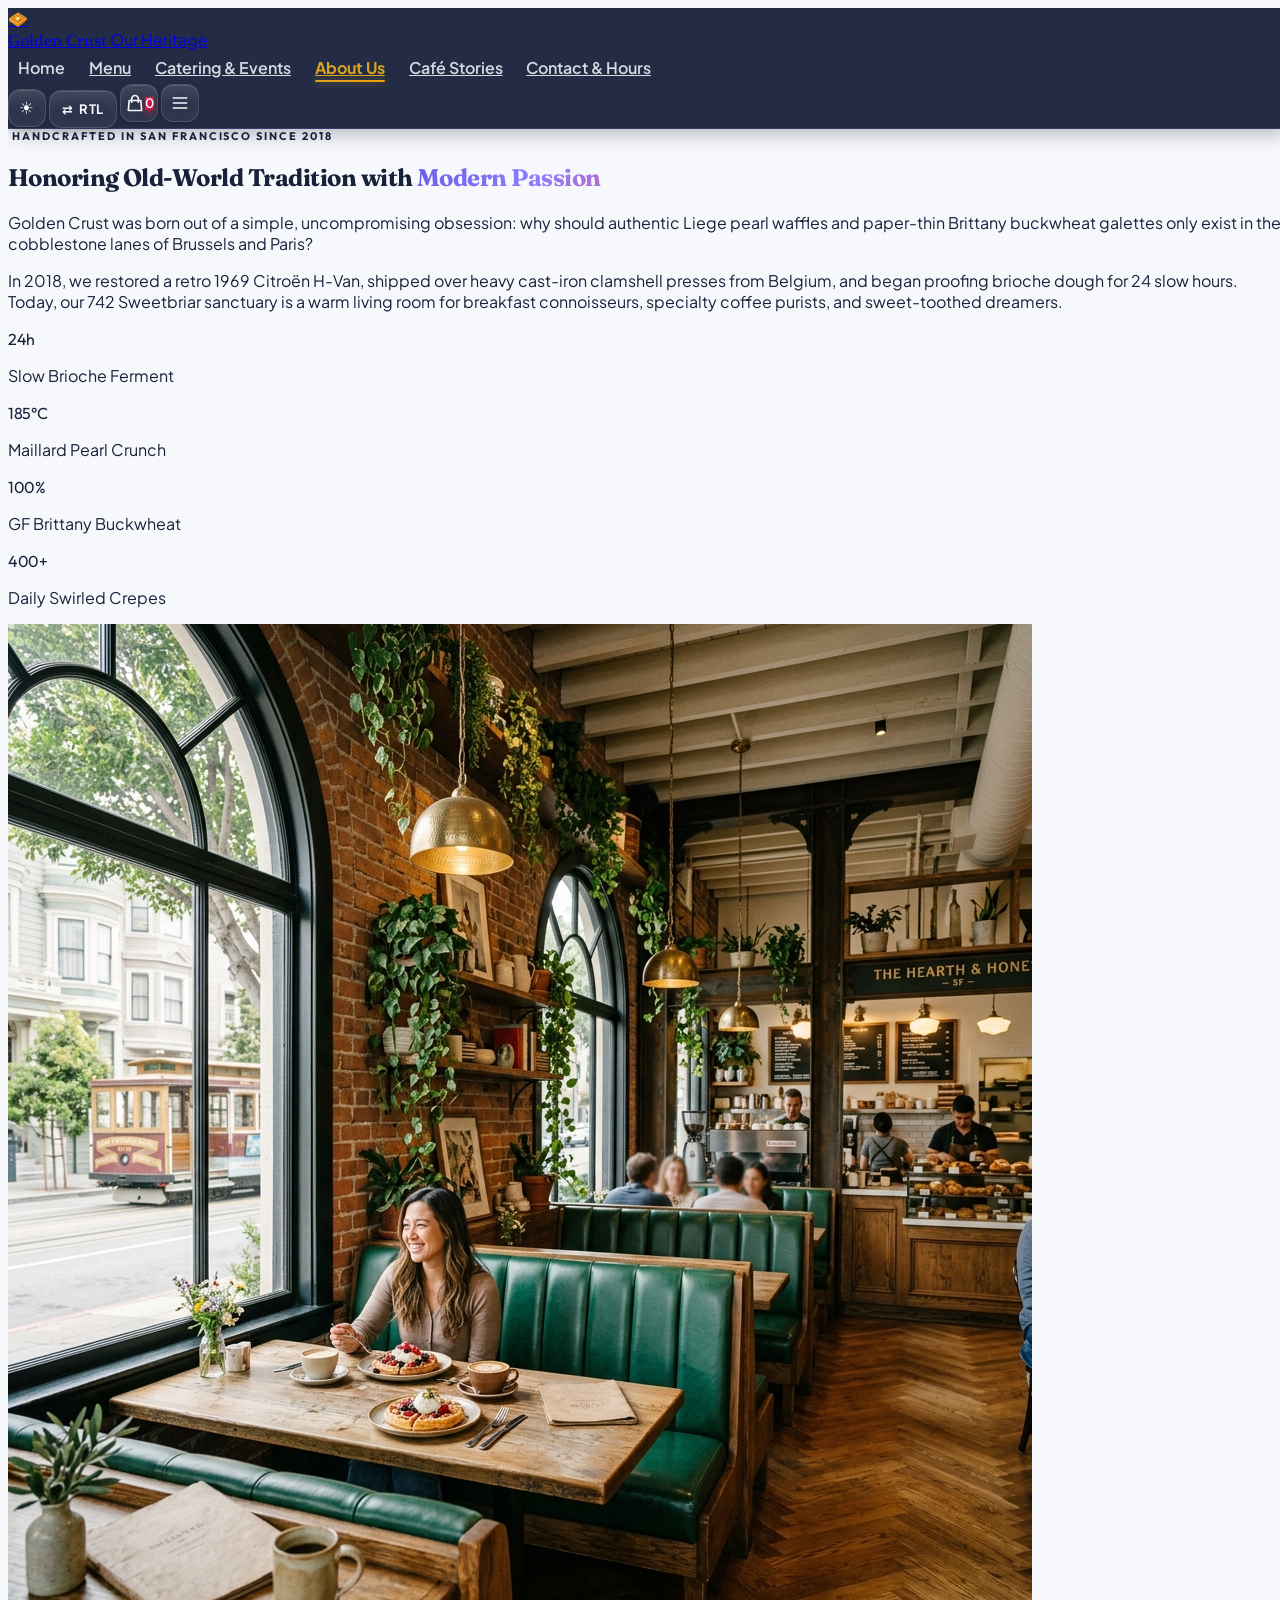
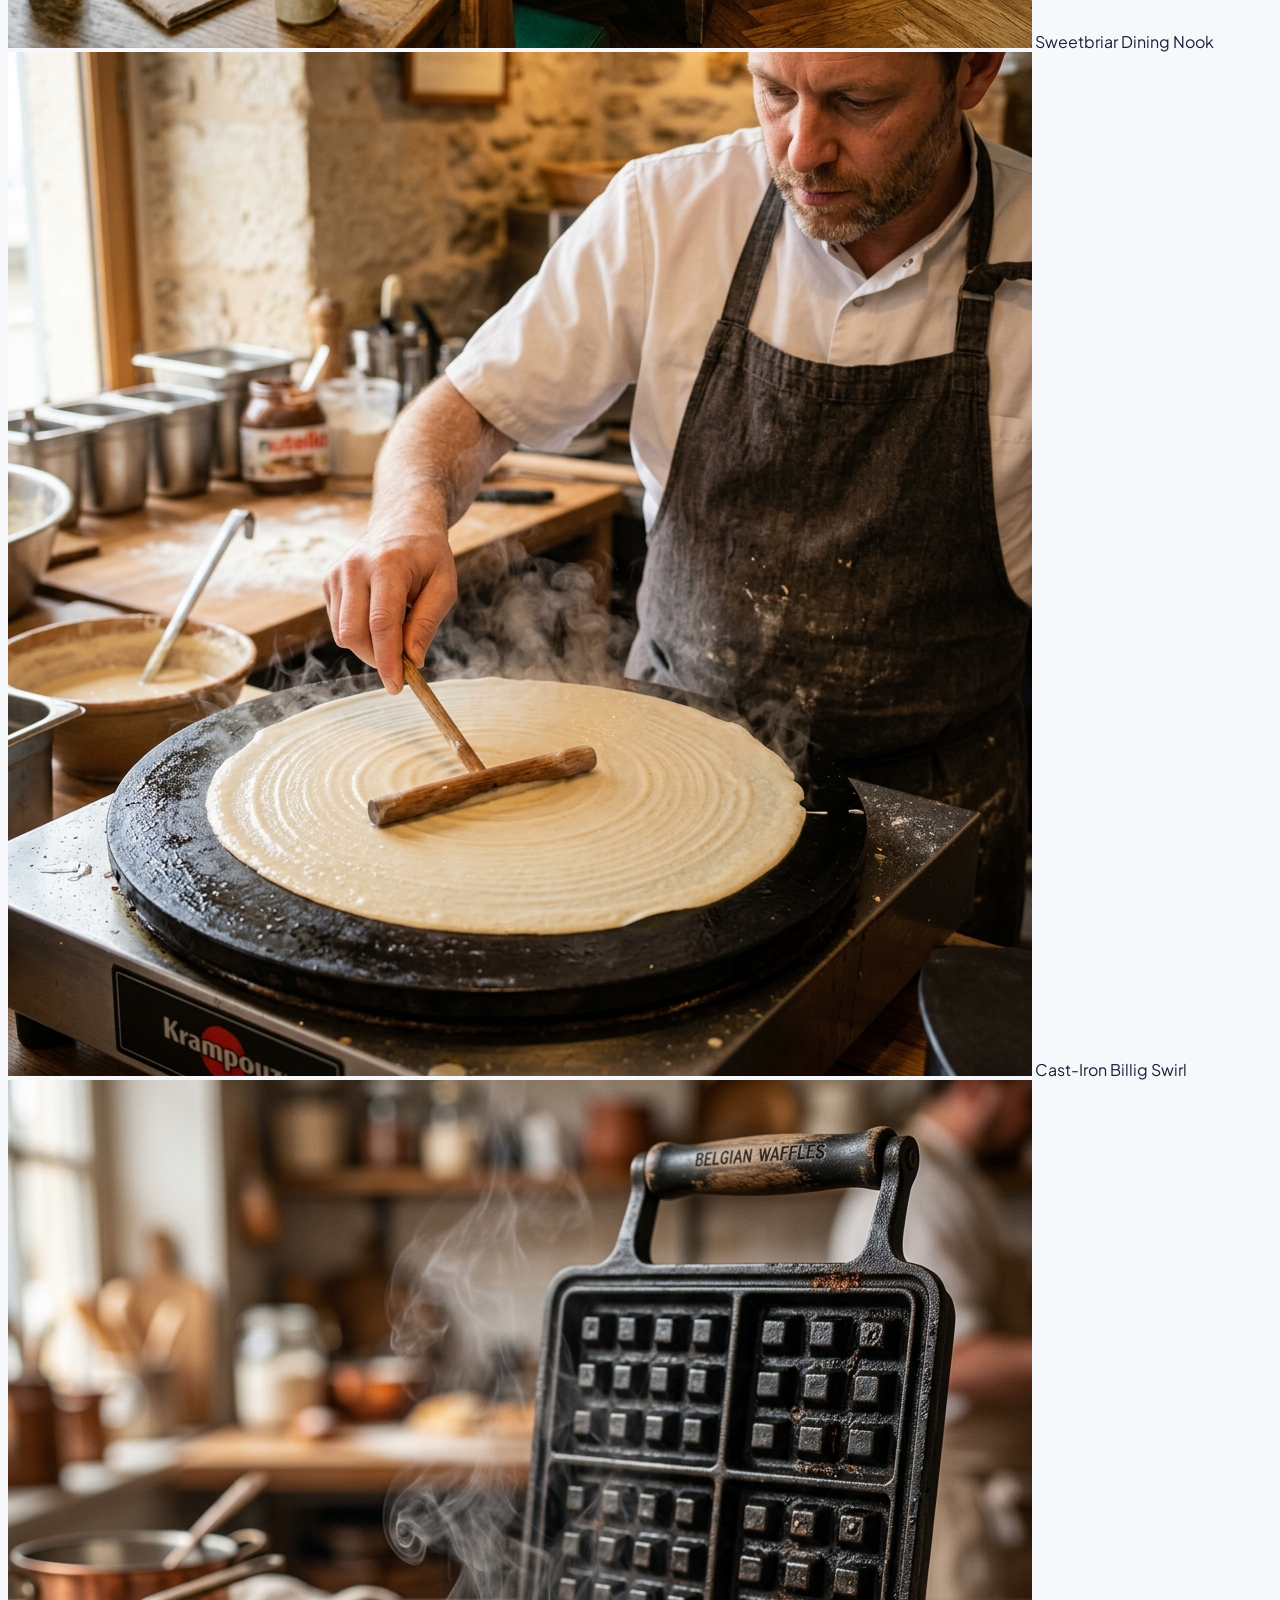
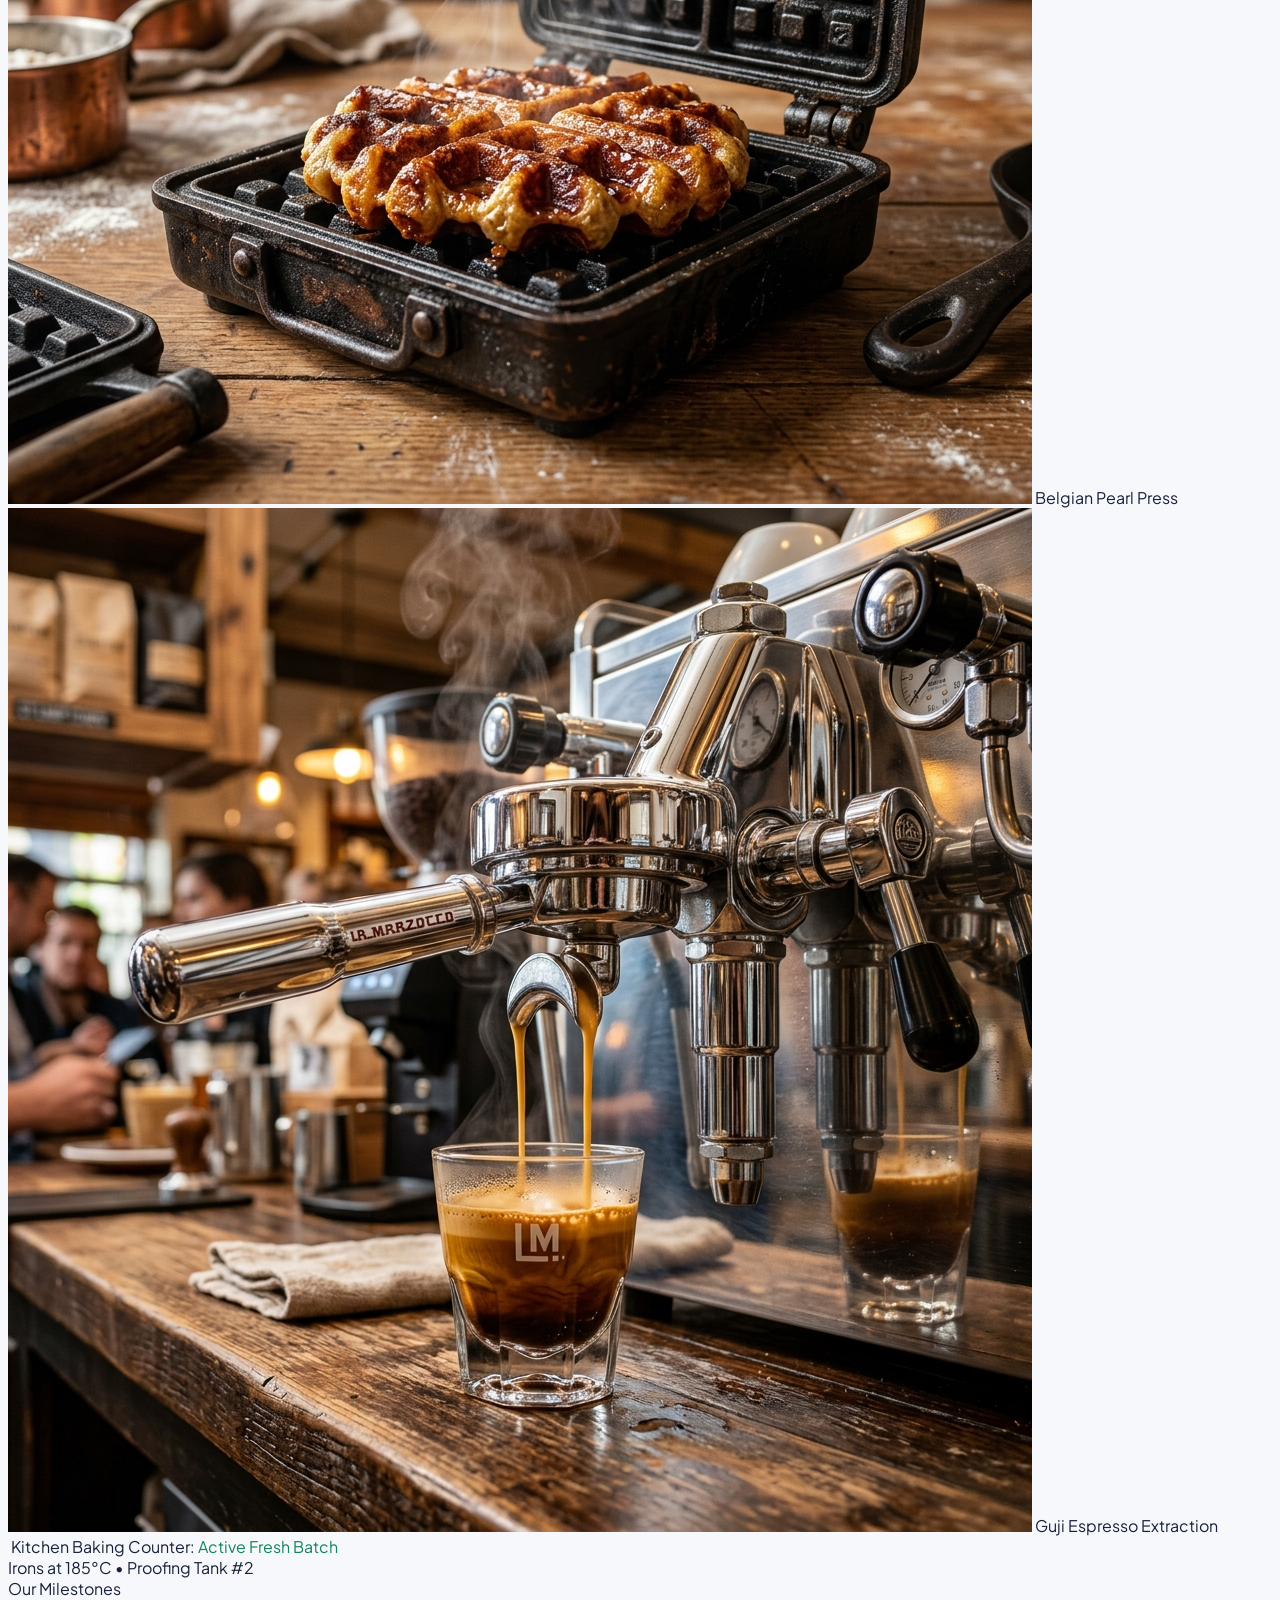
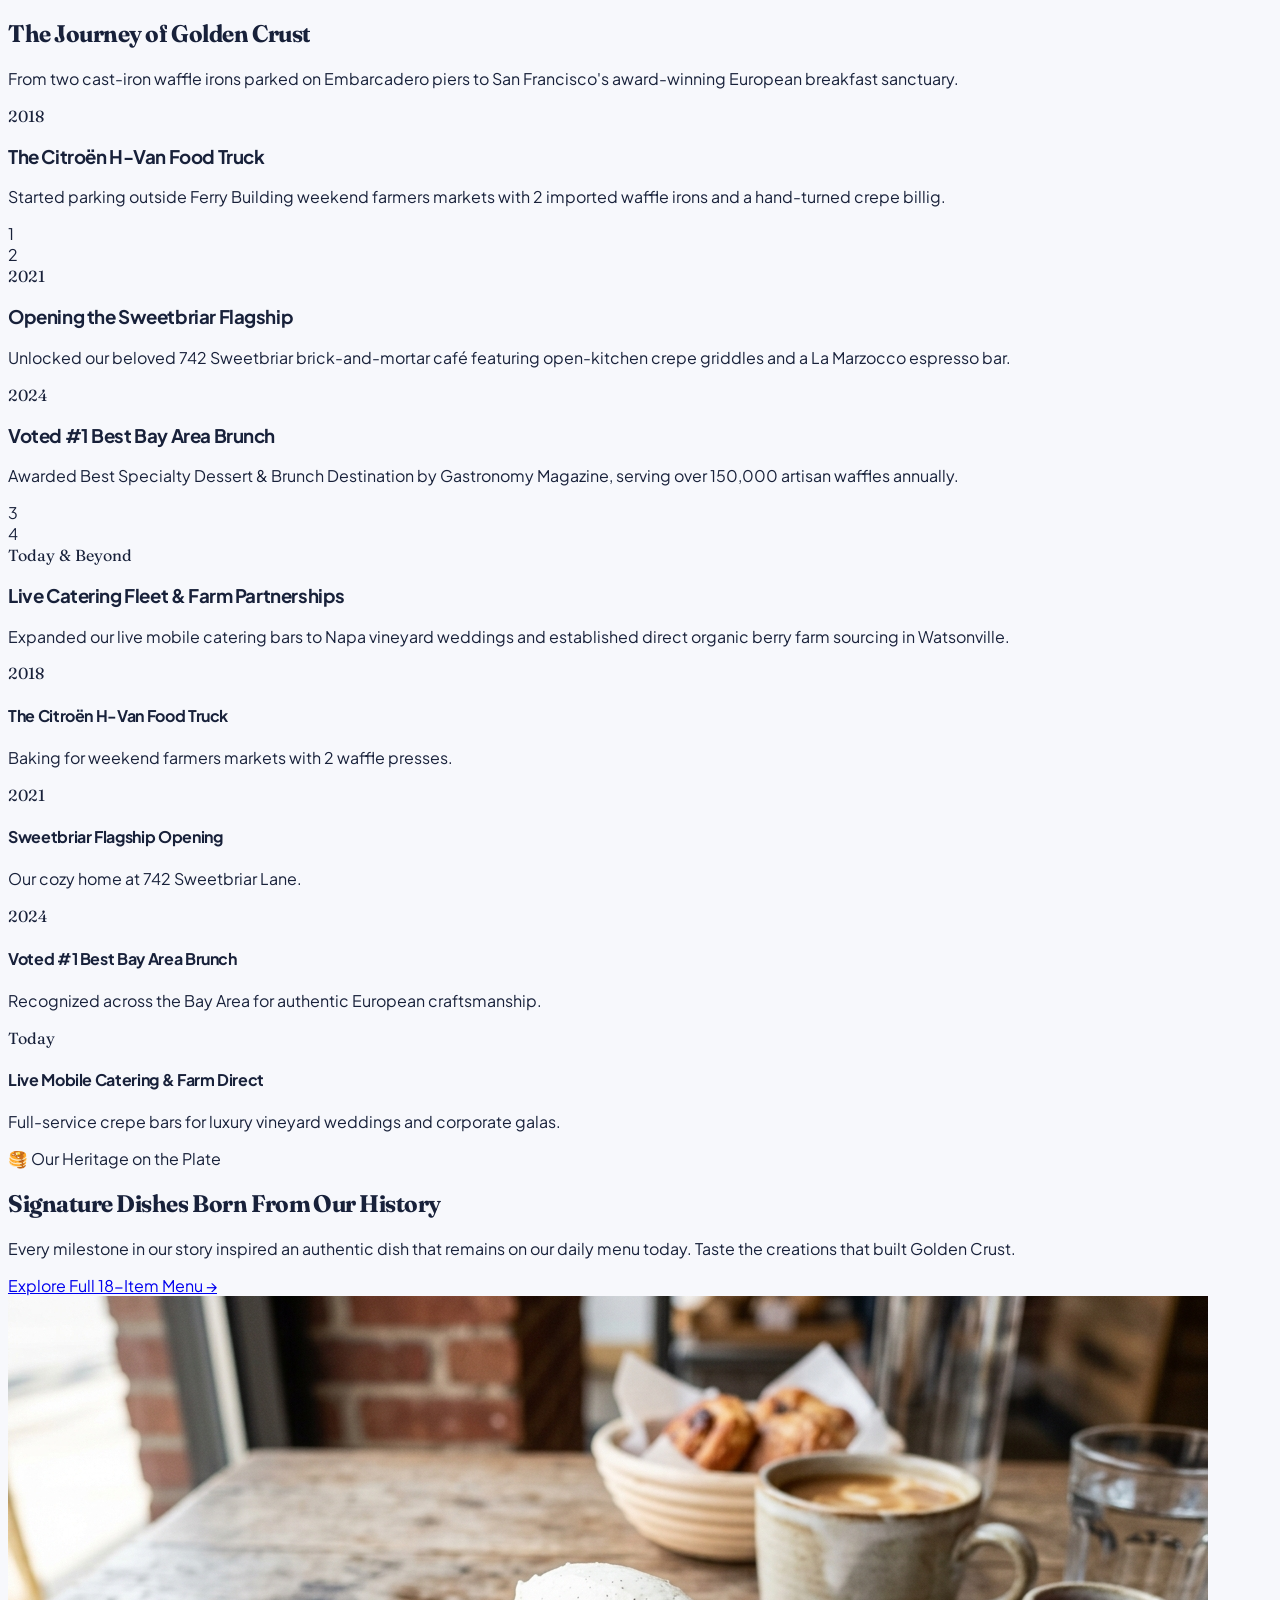
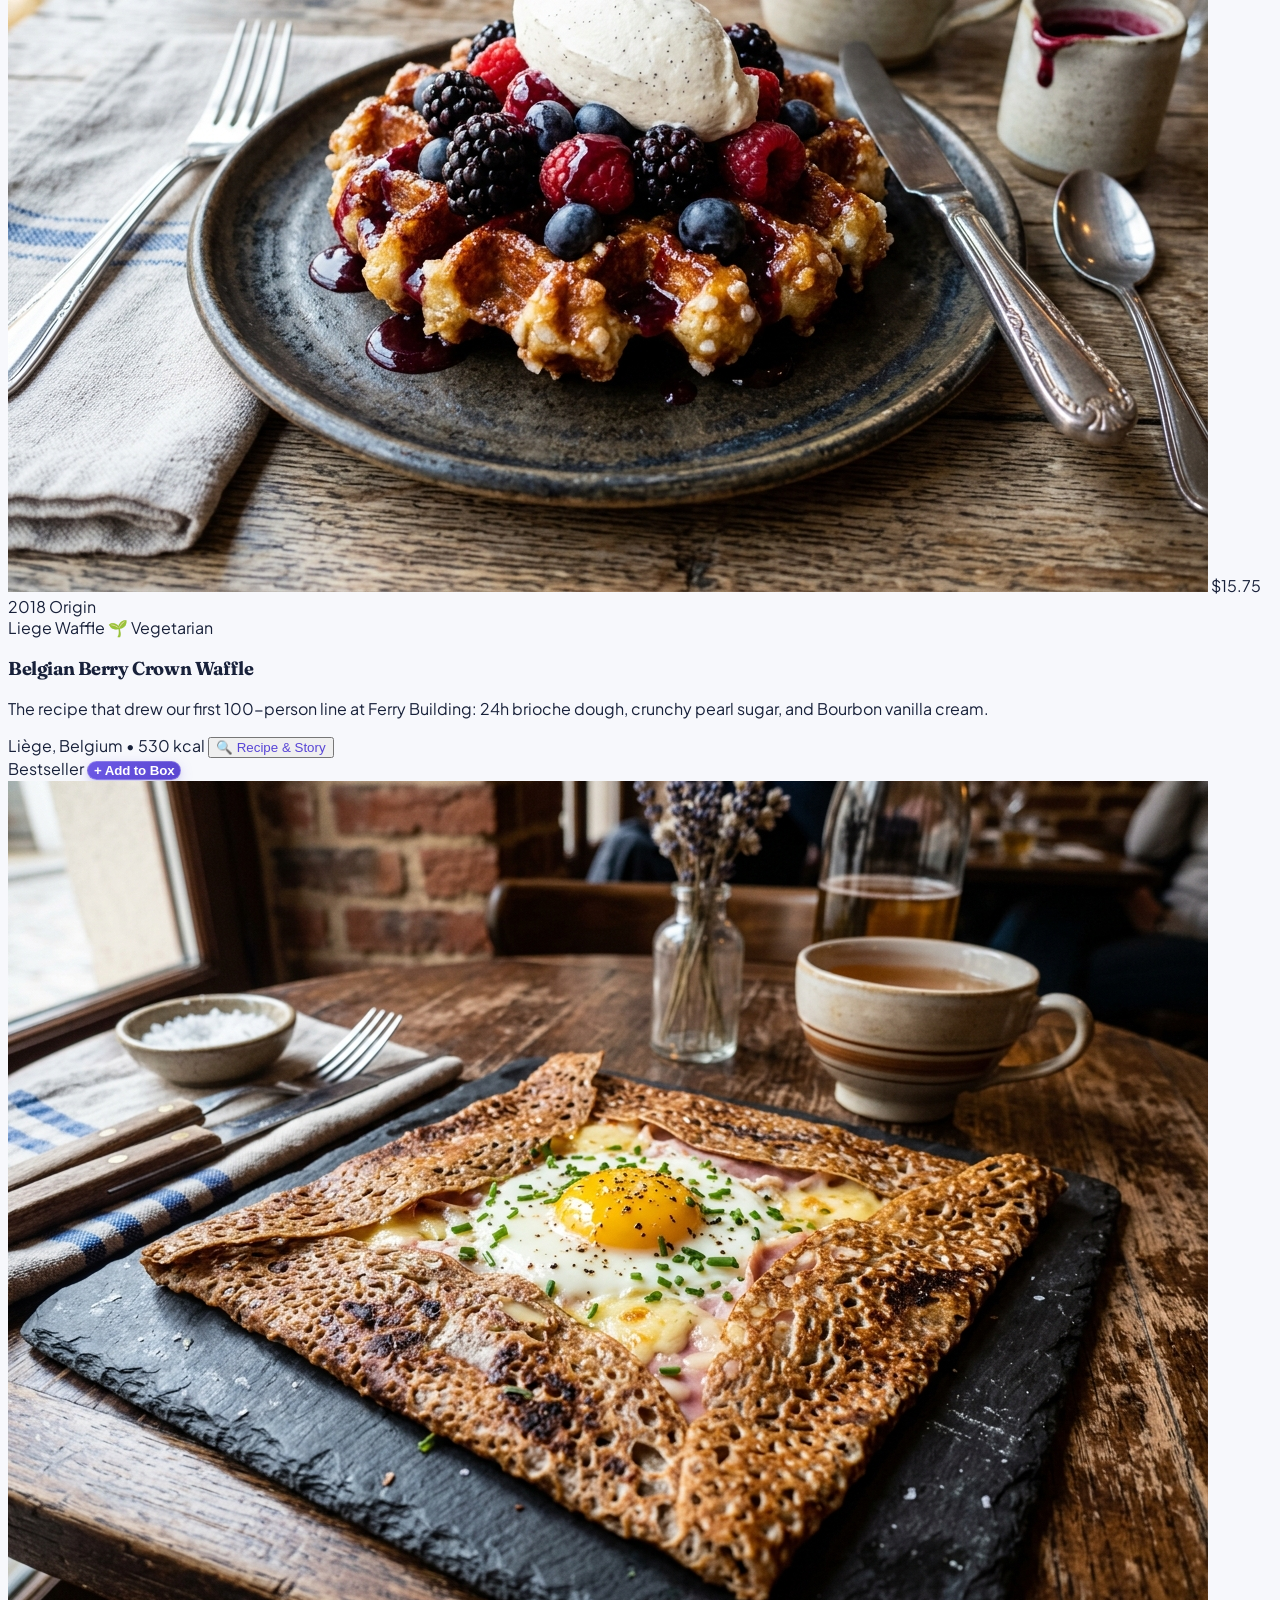
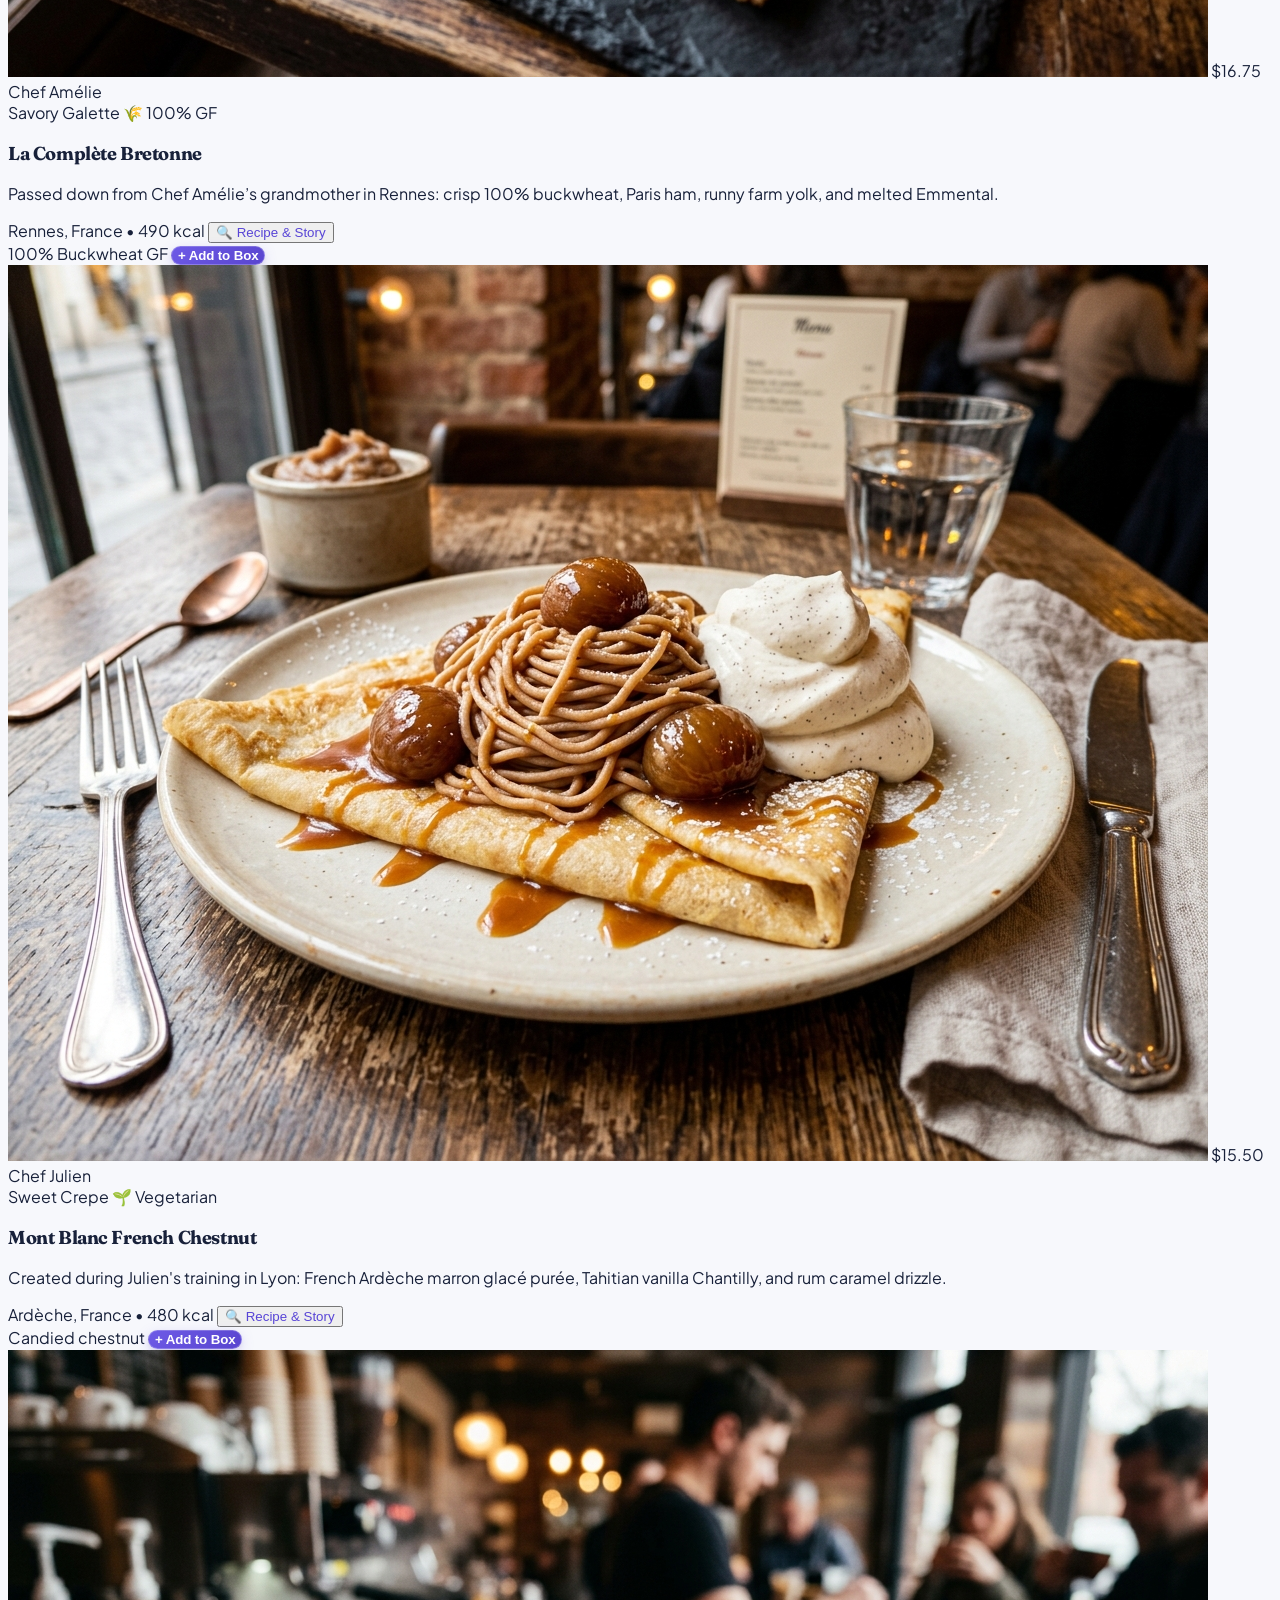
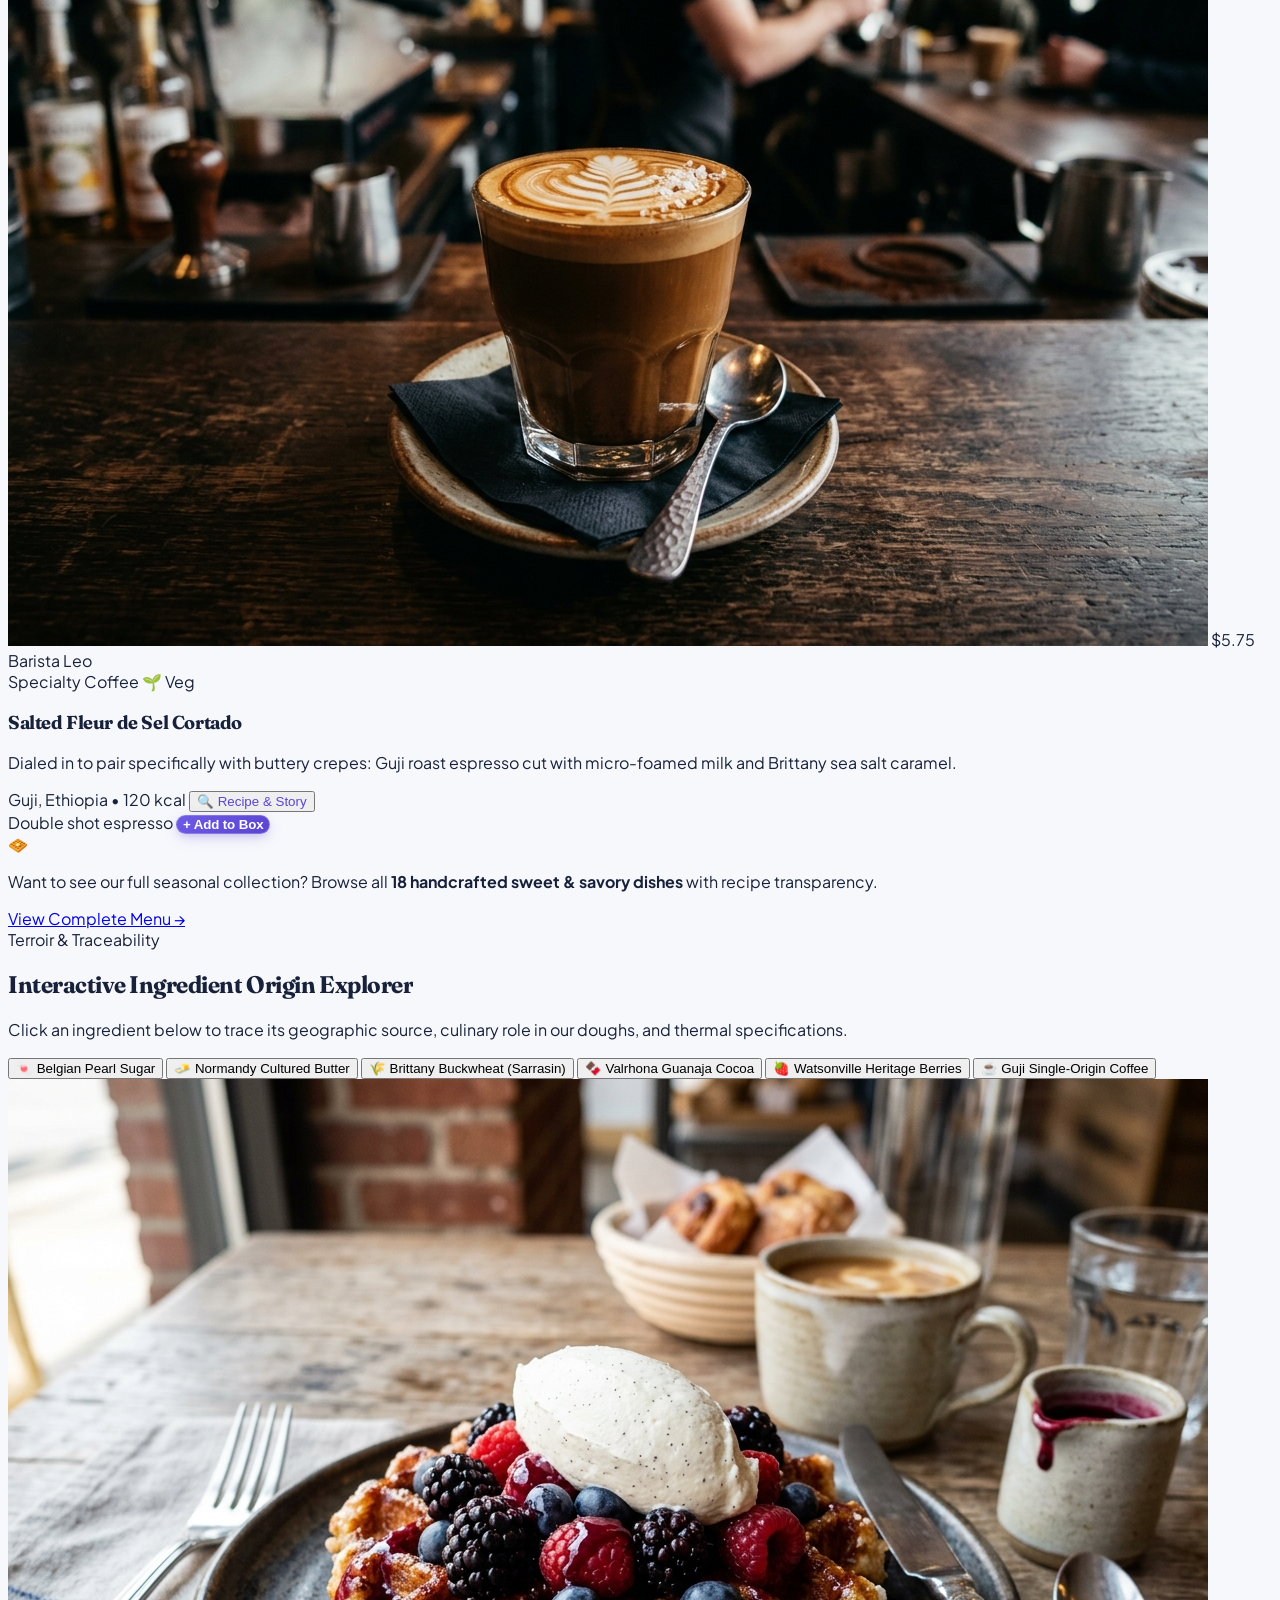
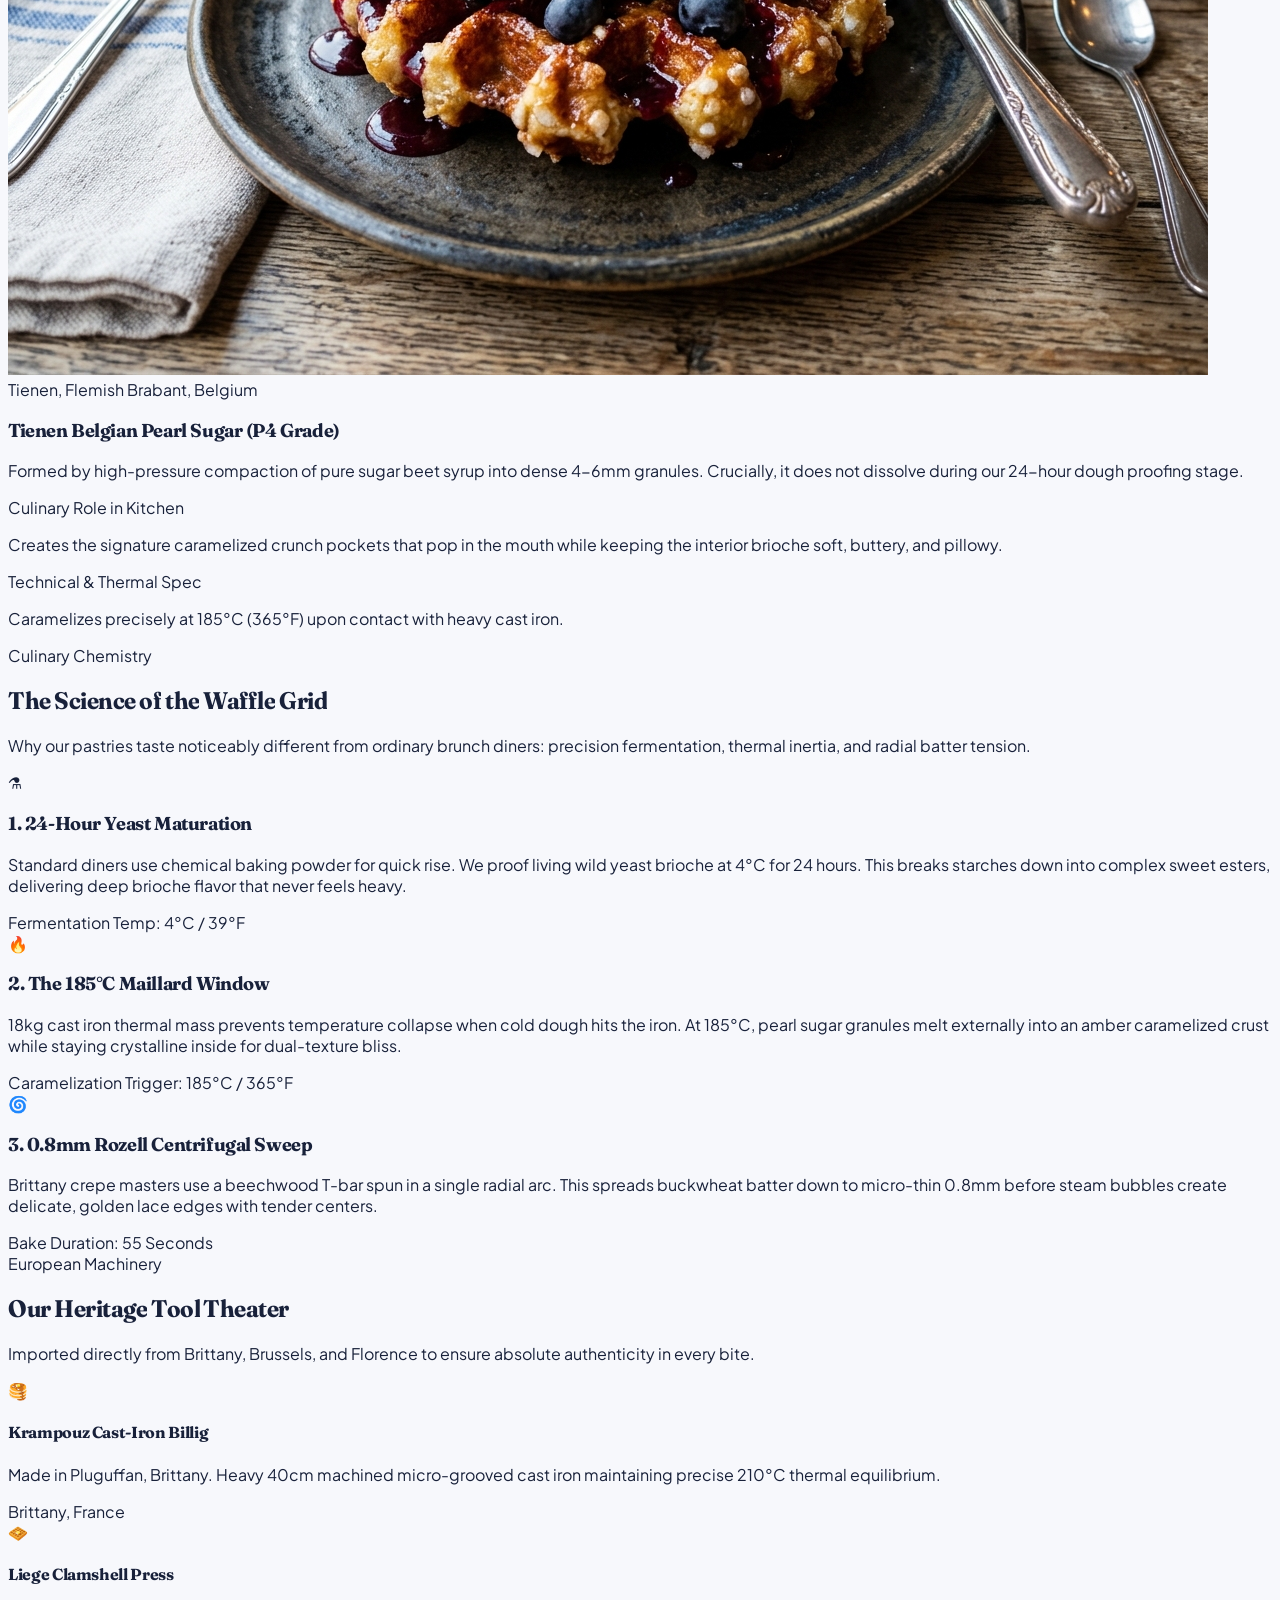
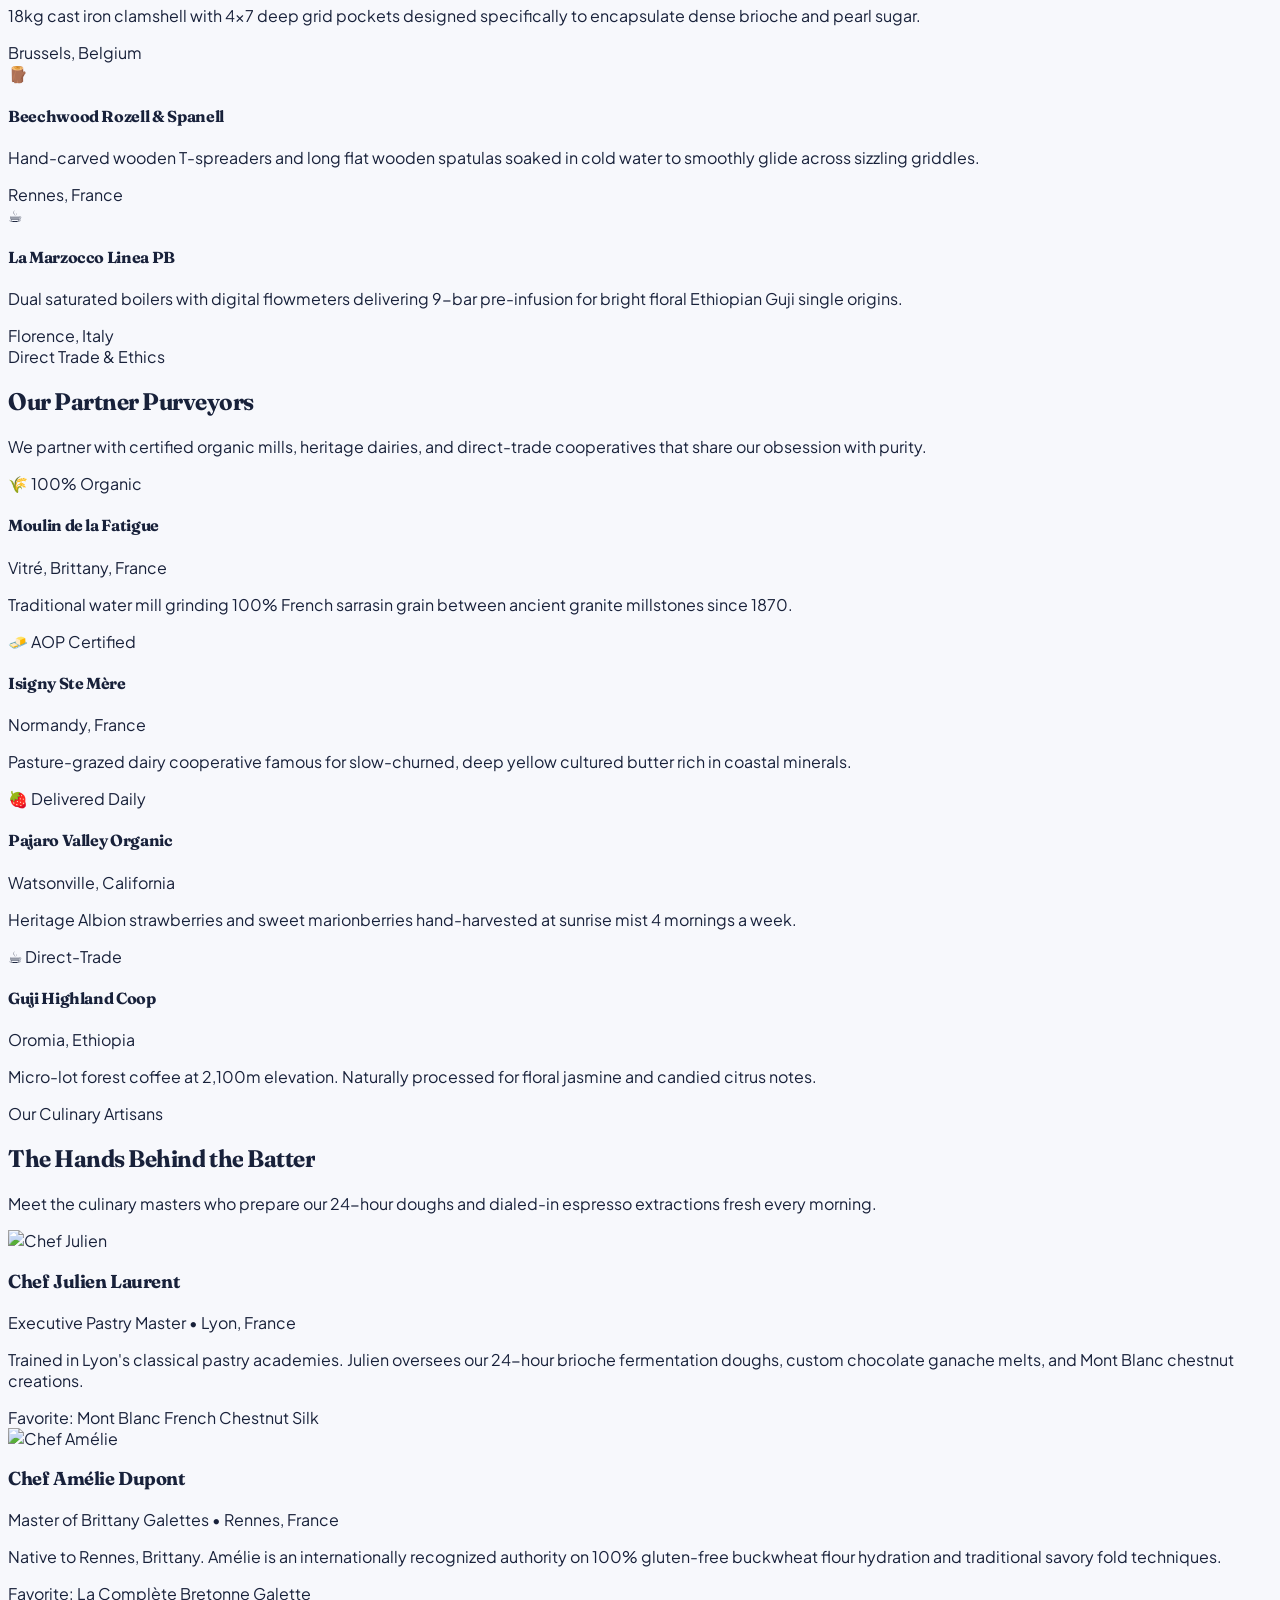
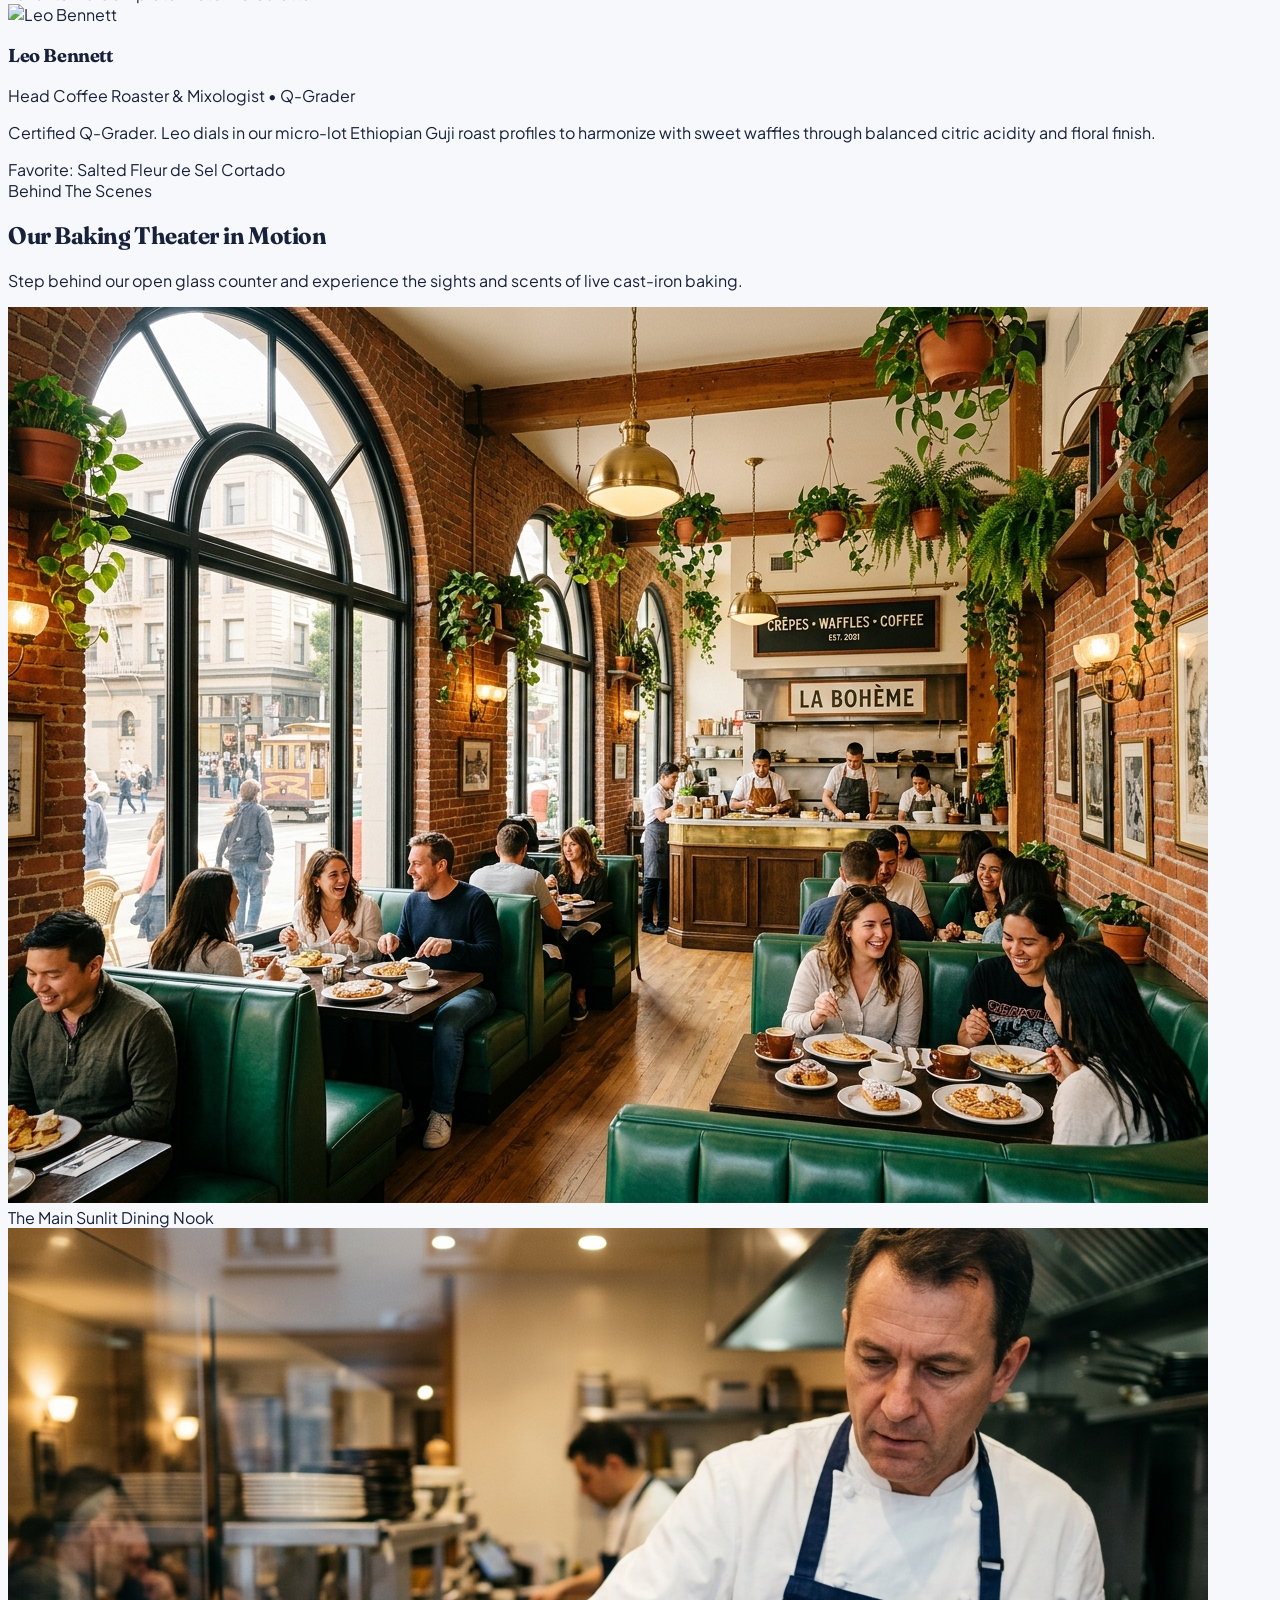
==== about.html @ ba5f53f9 "Initial commit: Golden Crust Artisanal Crêperie & Atelier website" ====
<!DOCTYPE html>
<html lang="en" dir="ltr" class="scroll-smooth">
<head>
  <meta charset="UTF-8">
  <meta name="viewport" content="width=device-width, initial-scale=1.0">
  <title>About Us | Our Story & Master Chefs | Golden Crust Café</title>
  <meta name="description" content="Discover our journey from a vintage food truck to San Francisco's favorite artisanal crepe and Belgian waffle sanctuary.">
  <!-- Anti-flicker early state initialization -->
  <script>
    (function() {
      try {
        var d = localStorage.getItem('gc_dir');
        if (d) document.documentElement.setAttribute('dir', d);
        var t = localStorage.getItem('gc_theme');
        var isDark = t === 'dark' || (!t && window.matchMedia('(prefers-color-scheme: dark)').matches);
        if (isDark) {
          document.documentElement.classList.add('dark');
          document.documentElement.setAttribute('data-theme', 'dark');
        } else {
          document.documentElement.classList.remove('dark');
          document.documentElement.setAttribute('data-theme', 'light');
        }
      } catch (e) {}
    })();
  </script>
  <link rel="preconnect" href="https://fonts.googleapis.com">
  <link rel="preconnect" href="https://fonts.gstatic.com" crossorigin>
  <link href="https://fonts.googleapis.com/css2?family=Cairo:wght@400;600;700;800&family=Fraunces:ital,opsz,wght@0,9..144,300..900;1,9..144,300..800&family=Outfit:wght@400;500;600;700;800;900&family=Playfair+Display:ital,wght@0,500;0,600;0,700;0,800;1,400;1,600;1,700&family=Plus+Jakarta+Sans:ital,wght@0,300;0,400;0,500;0,600;0,700;0,800;1,400;1,600&display=swap" rel="stylesheet">
  <script src="https://cdn.tailwindcss.com"></script>
  <script>
    tailwind.config = {
      darkMode: 'class',
      theme: {
        extend: {
          colors: {
            page: '#F7F8FC',
            surface: '#FFFFFF',
            'surface-elevated': '#F0F2F8',
            'text-primary': '#18213A',
            'text-secondary': '#626B80',
            'primary-btn': '#6D5AE6',
            'btn-hover': '#5945CF',
            'soft-accent': '#EAE7FF',
            link: '#5845D6',
            border: '#E4E7EF',
            success: '#16845B',
            sale: '#D9485F',

            cream: '#F7F8FC',
            espresso: '#18213A',
            amber: {
              DEFAULT: '#6D5AE6',
              hover: '#5945CF',
              50: '#F5F3FF',
              100: '#EAE7FF',
              200: '#D5D0FF',
              300: '#B5AAFF',
              400: '#8B7CFF',
              500: '#6D5AE6',
              600: '#5945CF',
              700: '#4834B8',
              800: '#38259A',
              900: '#2A1A78'
            },
            honey: '#8B7CFF',
            cocoa: '#252E42',
            berry: '#D9485F',
            slate: {
              subtle: '#626B80',
              border: '#E4E7EF'
            },
            dark: {
              bg: '#101522',
              surface: '#1B2232',
              card: '#1B2232',
              elevated: '#252E42',
              border: '#30394E',
              gold: '#B5AAFF',
              text: '#F1F3FA',
              muted: '#B5BDCF'
            }
          },
          fontFamily: {
            serif: ['"Fraunces"', '"Playfair Display"', 'Georgia', 'serif'],
            sans: ['"Plus Jakarta Sans"', 'sans-serif'],
            display: ['"Outfit"', '"Plus Jakarta Sans"', 'sans-serif'],
            arabic: ['"Cairo"', 'sans-serif']
          }
        }
      }
    }
  </script>
  <link rel="icon" href="data:image/svg+xml,<svg xmlns=%22http://www.w3.org/2000/svg%22 viewBox=%220 0 100 100%22><text y=%22.9em%22 font-size=%2290%22>🧇</text></svg>">
  <link rel="stylesheet" href="css/style.css?v=2.6">
</head>

<body class="bg-cream text-espresso dark:bg-dark-bg dark:text-dark-text antialiased transition-colors duration-300 font-sans min-h-screen flex flex-col">

  <!-- Page Preloader with Website Logo -->
  <div id="page-preloader" aria-hidden="true">
    <div class="preloader-content">
      <div class="preloader-emblem-wrapper">
        <div class="preloader-glow"></div>
        <div class="preloader-spinner-ring"></div>
        <div class="preloader-badge">
          <span class="preloader-emoji">🧇</span>
        </div>
      </div>
      <span class="preloader-title">Golden Crust</span>
      <span class="preloader-subtitle">Artisanal Crêperie & Atelier</span>
      <div class="preloader-progress-track">
        <div class="preloader-progress-bar"></div>
      </div>
    </div>
  </div>

  <!-- ================= HEADER / NAVIGATION ================= -->
  <header class="sticky top-0 z-40 site-header bg-espresso text-cream dark:bg-dark-bg dark:text-dark-text border-b border-honey/20 dark:border-white/10 shadow-lg backdrop-blur-md glass-nav transition-all duration-300">
    <div class="max-w-7xl mx-auto px-4 sm:px-6 lg:px-8">
      <div class="flex items-center justify-between h-20">
        
        <!-- Logo -->
        <a href="index.html" class="flex items-center gap-3 group">
          <div class="w-11 h-11 rounded-2xl bg-gradient-to-br from-honey to-amber text-cream flex items-center justify-center shadow-lg border border-white/15 group-hover:scale-110 group-hover:rotate-6 transition-all duration-300">
            <span class="text-2xl filter drop-shadow">🧇</span>
          </div>
          <div>
            <span class="font-serif text-2xl font-bold tracking-tight text-cream dark:text-dark-gold block leading-none group-hover:text-honey transition-colors duration-300">Golden Crust</span>
            <span class="text-[10px] uppercase tracking-widest text-honey dark:text-dark-muted font-semibold mt-0.5 block">Our Heritage</span>
          </div>
        </a>

        <!-- Desktop Navigation -->
        <nav class="hidden lg:flex items-center gap-8 text-sm font-semibold">
          <!-- Experience Switcher Dropdown (Signature Experience & Express Ordering) -->
          <div class="relative group dropdown-home-container">
            <button type="button" class="dropdown-toggle-btn nav-link flex items-center gap-1.5 py-2 cursor-pointer" aria-expanded="false" aria-haspopup="true">
              <span>Home</span>
              <svg class="w-3.5 h-3.5 dropdown-toggle-arrow transition-transform duration-300 group-hover:rotate-180" fill="none" stroke="currentColor" viewBox="0 0 24 24"><path stroke-linecap="round" stroke-linejoin="round" stroke-width="2" d="M19 9l-7 7-7-7" /></svg>
            </button>
            <div class="dropdown-home-menu">
              <a href="index.html" class="dropdown-home-item">
                <span class="text-lg">✨</span>
                <div class="min-w-0">
                  <div class="font-bold text-xs flex items-center gap-1.5">
                    <span>Signature Experience</span>
                  </div>
                  <div class="text-[10px] text-cream/70 dark:text-dark-muted font-normal mt-0.5">Atmosphere, storytelling & atelier</div>
                </div>
              </a>
              <a href="home-express.html" class="dropdown-home-item mt-1">
                <span class="text-lg">⚡</span>
                <div class="min-w-0">
                  <div class="font-bold text-xs flex items-center gap-1.5">
                    <span>Express Ordering</span>
                  </div>
                  <div class="text-[10px] text-cream/70 dark:text-dark-muted font-normal mt-0.5">Quick order, takeout & fast box cart</div>
                </div>
              </a>
            </div>
          </div>
          <a href="menu.html" class="nav-link">Menu</a>
          <a href="catering.html" class="nav-link">Catering & Events</a>
          <a href="about.html" class="nav-link active text-honey dark:text-dark-gold">About Us</a>
          <a href="blog.html" class="nav-link">Café Stories</a>
          <a href="contact.html" class="nav-link">Contact & Hours</a>
        </nav>

        <!-- Right Action Bar: Theme, RTL, Cart, Mobile Menu -->
        <div class="flex items-center gap-1 sm:gap-2.5 flex-shrink-0">
          
          <!-- Theme Toggle -->
          <button class="theme-toggle-btn header-action-btn p-1.5 sm:p-2.5 rounded-xl transition-all" title="Light Mode Active (Click to switch to Dark Mode)" aria-label="Toggle Theme">
            <span class="sun-icon">☀️</span>
            <span class="moon-icon hidden">🌙</span>
          </button>

          <!-- RTL Toggle Button -->
          <button class="rtl-toggle-btn header-action-btn px-2 sm:px-3 py-1 sm:py-1.5 text-[10px] sm:text-xs font-bold rounded-xl transition-all" title="Switch RTL/LTR">
            ⇄ <span class="rtl-text">RTL</span>
          </button>

          <!-- Cart Drawer Button (Visible only on Website/Desktop Mode) -->
          <button class="hidden lg:inline-flex open-cart-btn header-action-btn relative p-2.5 rounded-xl transition-all" aria-label="Dessert Box Cart">
            <svg class="w-5 h-5" fill="none" stroke="currentColor" viewBox="0 0 24 24"><path stroke-linecap="round" stroke-linejoin="round" stroke-width="2" d="M16 11V7a4 4 0 00-8 0v4M5 9h14l1 12H4L5 9z" /></svg>
            <span class="cart-count-badge hidden absolute -top-1 -end-1 bg-berry text-white text-[10px] font-bold w-5 h-5 rounded-full flex items-center justify-center shadow-md animate-pulse">0</span>
          </button>

          <!-- Mobile Hamburger -->
          <button id="mobile-menu-btn" class="lg:hidden header-action-btn p-1.5 sm:p-2.5 rounded-xl transition-all" aria-label="Open Navigation Menu">
            <svg class="w-4 h-4 sm:w-5 sm:h-5" fill="none" stroke="currentColor" viewBox="0 0 24 24"><path stroke-linecap="round" stroke-linejoin="round" stroke-width="2" d="M4 6h16M4 12h16M4 18h16" /></svg>
          </button>
        </div>

      </div>
    </div>
  </header>

  <!-- ================= MAIN CONTENT ================= -->
  <main class="flex-grow">

    <!-- ABOUT HERO SPLIT -->
    <section class="relative py-16 md:py-24 bg-gradient-to-b from-cream via-amber/5 to-cream dark:from-dark-bg dark:via-dark-surface dark:to-dark-bg overflow-hidden border-b border-amber/15 dark:border-dark-border">
      <!-- Ambient glow -->
      <div class="absolute -top-32 start-1/2 -translate-x-1/2 w-[600px] h-[600px] bg-honey/15 rounded-full blur-3xl pointer-events-none"></div>

      <div class="max-w-7xl mx-auto px-4 sm:px-6 lg:px-8 relative z-10">
        <div class="grid grid-cols-1 lg:grid-cols-12 gap-12 items-center">
          
          <div class="lg:col-span-6 space-y-6 reveal-left">
            <div class="inline-flex items-center gap-2 px-4 py-1.5 rounded-full bg-soft-accent dark:bg-dark-card border border-primary-btn/30 text-primary-btn dark:text-dark-gold editorial-eyebrow mb-2 shadow-xs">
              <span class="status-dot-ping w-2 h-2 rounded-full bg-success"></span>
              <span>Handcrafted in San Francisco Since 2018</span>
            </div>
            
            <h1 class="font-serif text-4xl sm:text-5xl lg:text-6xl font-bold text-espresso dark:text-dark-text leading-tight tracking-tight">
              Honoring Old-World Tradition with <span class="italic font-normal text-gradient-primary">Modern Passion</span>
            </h1>

            <p class="text-base text-gray-600 dark:text-dark-muted leading-relaxed">
              Golden Crust was born out of a simple, uncompromising obsession: why should authentic Liege pearl waffles and paper-thin Brittany buckwheat galettes only exist in the cobblestone lanes of Brussels and Paris?
            </p>

            <p class="text-base text-gray-600 dark:text-dark-muted leading-relaxed">
              In 2018, we restored a retro 1969 Citroën H-Van, shipped over heavy cast-iron clamshell presses from Belgium, and began proofing brioche dough for 24 slow hours. Today, our 742 Sweetbriar sanctuary is a warm living room for breakfast connoisseurs, specialty coffee purists, and sweet-toothed dreamers.
            </p>

            <!-- Craft Metrics Bar -->
            <div class="grid grid-cols-2 sm:grid-cols-4 gap-4 pt-4 border-t border-border dark:border-dark-border">
              <div class="p-3 bg-white dark:bg-dark-card rounded-2xl border border-border dark:border-dark-border text-center shadow-xs card-hover-elevate">
                <span class="font-display text-2xl sm:text-3xl font-extrabold text-primary-btn dark:text-dark-gold tracking-tight block">24h</span>
                <p class="text-[11px] text-gray-500 dark:text-dark-muted mt-0.5 font-medium">Slow Brioche Ferment</p>
              </div>
              <div class="p-3 bg-white dark:bg-dark-card rounded-2xl border border-border dark:border-dark-border text-center shadow-xs card-hover-elevate">
                <span class="font-display text-2xl sm:text-3xl font-extrabold text-primary-btn dark:text-dark-gold tracking-tight block">185°C</span>
                <p class="text-[11px] text-gray-500 dark:text-dark-muted mt-0.5 font-medium">Maillard Pearl Crunch</p>
              </div>
              <div class="p-3 bg-white dark:bg-dark-card rounded-2xl border border-border dark:border-dark-border text-center shadow-xs card-hover-elevate">
                <span class="font-display text-2xl sm:text-3xl font-extrabold text-primary-btn dark:text-dark-gold tracking-tight block">100%</span>
                <p class="text-[11px] text-gray-500 dark:text-dark-muted mt-0.5 font-medium">GF Brittany Buckwheat</p>
              </div>
              <div class="p-3 bg-white dark:bg-dark-card rounded-2xl border border-border dark:border-dark-border text-center shadow-xs card-hover-elevate">
                <span class="font-display text-2xl sm:text-3xl font-extrabold text-primary-btn dark:text-dark-gold tracking-tight block">400+</span>
                <p class="text-[11px] text-gray-500 dark:text-dark-muted mt-0.5 font-medium">Daily Swirled Crepes</p>
              </div>
            </div>
          </div>

          <!-- Hero Image Collage with Live Kitchen Status Ticker -->
          <div class="lg:col-span-6 relative reveal-right">
            <div class="grid grid-cols-2 gap-4">
              <div class="relative overflow-hidden rounded-3xl shadow-lg aspect-square group">
                <img src="img/about/dining_nook.jpg" alt="Sweetbriar Dining Nook" class="w-full h-full object-cover group-hover:scale-105 transition duration-500">
                <span class="absolute bottom-3 start-3 px-2.5 py-1 rounded-full bg-espresso/80 backdrop-blur-xs text-cream text-[10px] font-bold">Sweetbriar Dining Nook</span>
              </div>
              <div class="relative overflow-hidden rounded-3xl shadow-lg aspect-square group mt-6">
                <img src="img/about/billig_swirl.jpg" alt="Cast-Iron Billig Swirl" class="w-full h-full object-cover group-hover:scale-105 transition duration-500">
                <span class="absolute bottom-3 start-3 px-2.5 py-1 rounded-full bg-espresso/80 backdrop-blur-xs text-cream text-[10px] font-bold">Cast-Iron Billig Swirl</span>
              </div>
              <div class="relative overflow-hidden rounded-3xl shadow-lg aspect-square group -mt-6">
                <img src="img/about/waffle_press.jpg" alt="Belgian Pearl Press" class="w-full h-full object-cover group-hover:scale-105 transition duration-500">
                <span class="absolute bottom-3 start-3 px-2.5 py-1 rounded-full bg-espresso/80 backdrop-blur-xs text-cream text-[10px] font-bold">Belgian Pearl Press</span>
              </div>
              <div class="relative overflow-hidden rounded-3xl shadow-lg aspect-square group">
                <img src="img/about/espresso_extraction.jpg" alt="Guji Espresso Extraction" class="w-full h-full object-cover group-hover:scale-105 transition duration-500">
                <span class="absolute bottom-3 start-3 px-2.5 py-1 rounded-full bg-espresso/80 backdrop-blur-xs text-cream text-[10px] font-bold">Guji Espresso Extraction</span>
              </div>
            </div>

            <!-- Live Kitchen Status Ticker (Positioned cleanly below images with zero overlay) -->
            <div class="mt-6 p-4 rounded-2xl bg-white/95 dark:bg-dark-surface/95 backdrop-blur-md border border-amber/20 dark:border-dark-border shadow-md flex items-center justify-between gap-3 text-xs">
              <div class="flex items-center gap-2.5">
                <span class="status-dot-ping w-2.5 h-2.5 rounded-full bg-success"></span>
                <span class="font-bold text-espresso dark:text-dark-text">Kitchen Baking Counter:</span>
                <span class="px-2.5 py-0.5 rounded-full bg-success/10 text-success dark:text-emerald-400 font-semibold text-[11px]">Active Fresh Batch</span>
              </div>
              <span class="text-[11px] text-gray-500 dark:text-dark-muted hidden sm:inline font-medium">Irons at 185°C • Proofing Tank #2</span>
            </div>
          </div>

        </div>
      </div>
    </section>

    <!-- TIMELINE SECTION (FROM RETRO TRUCK TO BRUNCH DESTINATION) -->
    <section class="py-16 md:py-20 bg-white dark:bg-dark-surface border-b border-amber/15 dark:border-dark-border">
      <div class="max-w-5xl mx-auto px-4 sm:px-6 lg:px-8">
        
        <div class="text-center mb-14 reveal-up">
          <span class="text-xs font-bold uppercase tracking-widest text-amber dark:text-dark-gold">Our Milestones</span>
          <h2 class="font-serif text-3xl sm:text-4xl font-bold text-espresso dark:text-dark-text mt-1">The Journey of Golden Crust</h2>
          <p class="text-xs sm:text-sm text-gray-600 dark:text-dark-muted mt-2 max-w-xl mx-auto">
            From two cast-iron waffle irons parked on Embarcadero piers to San Francisco's award-winning European breakfast sanctuary.
          </p>
        </div>

        <div class="space-y-8 relative before:absolute before:inset-0 before:start-1/2 before:-translate-x-1/2 before:w-0.5 before:bg-amber/20 hidden md:block reveal-up">
          
          <!-- Milestone 1 -->
          <div class="relative flex items-center justify-between">
            <div class="w-5/12 text-end pe-8">
              <span class="font-serif text-2xl font-bold text-amber">2018</span>
              <h3 class="font-bold text-base text-espresso dark:text-dark-text mt-0.5">The Citroën H-Van Food Truck</h3>
              <p class="text-xs text-gray-600 dark:text-dark-muted mt-1 leading-relaxed">Started parking outside Ferry Building weekend farmers markets with 2 imported waffle irons and a hand-turned crepe billig.</p>
            </div>
            <div class="w-9 h-9 rounded-full bg-amber text-white flex items-center justify-center font-bold text-xs shadow-md z-10 border-2 border-white dark:border-dark-surface">1</div>
            <div class="w-5/12 ps-8"></div>
          </div>

          <!-- Milestone 2 -->
          <div class="relative flex items-center justify-between">
            <div class="w-5/12 pe-8"></div>
            <div class="w-9 h-9 rounded-full bg-honey text-white flex items-center justify-center font-bold text-xs shadow-md z-10 border-2 border-white dark:border-dark-surface">2</div>
            <div class="w-5/12 ps-8 text-start">
              <span class="font-serif text-2xl font-bold text-amber">2021</span>
              <h3 class="font-bold text-base text-espresso dark:text-dark-text mt-0.5">Opening the Sweetbriar Flagship</h3>
              <p class="text-xs text-gray-600 dark:text-dark-muted mt-1 leading-relaxed">Unlocked our beloved 742 Sweetbriar brick-and-mortar café featuring open-kitchen crepe griddles and a La Marzocco espresso bar.</p>
            </div>
          </div>

          <!-- Milestone 3 -->
          <div class="relative flex items-center justify-between">
            <div class="w-5/12 text-end pe-8">
              <span class="font-serif text-2xl font-bold text-amber">2024</span>
              <h3 class="font-bold text-base text-espresso dark:text-dark-text mt-0.5">Voted #1 Best Bay Area Brunch</h3>
              <p class="text-xs text-gray-600 dark:text-dark-muted mt-1 leading-relaxed">Awarded Best Specialty Dessert & Brunch Destination by Gastronomy Magazine, serving over 150,000 artisan waffles annually.</p>
            </div>
            <div class="w-9 h-9 rounded-full bg-amber text-white flex items-center justify-center font-bold text-xs shadow-md z-10 border-2 border-white dark:border-dark-surface">3</div>
            <div class="w-5/12 ps-8"></div>
          </div>

          <!-- Milestone 4 -->
          <div class="relative flex items-center justify-between">
            <div class="w-5/12 pe-8"></div>
            <div class="w-9 h-9 rounded-full bg-berry text-white flex items-center justify-center font-bold text-xs shadow-md z-10 border-2 border-white dark:border-dark-surface">4</div>
            <div class="w-5/12 ps-8 text-start">
              <span class="font-serif text-2xl font-bold text-amber">Today & Beyond</span>
              <h3 class="font-bold text-base text-espresso dark:text-dark-text mt-0.5">Live Catering Fleet & Farm Partnerships</h3>
              <p class="text-xs text-gray-600 dark:text-dark-muted mt-1 leading-relaxed">Expanded our live mobile catering bars to Napa vineyard weddings and established direct organic berry farm sourcing in Watsonville.</p>
            </div>
          </div>

        </div>

        <!-- Mobile Stacked Milestones -->
        <div class="md:hidden space-y-4">
          <div class="p-5 bg-cream dark:bg-dark-card rounded-2xl border border-amber/20 shadow-xs">
            <span class="font-serif text-xl font-bold text-amber">2018</span>
            <h4 class="font-bold text-sm text-espresso dark:text-dark-text mt-1">The Citroën H-Van Food Truck</h4>
            <p class="text-xs text-gray-500 mt-1">Baking for weekend farmers markets with 2 waffle presses.</p>
          </div>
          <div class="p-5 bg-cream dark:bg-dark-card rounded-2xl border border-amber/20 shadow-xs">
            <span class="font-serif text-xl font-bold text-amber">2021</span>
            <h4 class="font-bold text-sm text-espresso dark:text-dark-text mt-1">Sweetbriar Flagship Opening</h4>
            <p class="text-xs text-gray-500 mt-1">Our cozy home at 742 Sweetbriar Lane.</p>
          </div>
          <div class="p-5 bg-cream dark:bg-dark-card rounded-2xl border border-amber/20 shadow-xs">
            <span class="font-serif text-xl font-bold text-amber">2024</span>
            <h4 class="font-bold text-sm text-espresso dark:text-dark-text mt-1">Voted #1 Best Bay Area Brunch</h4>
            <p class="text-xs text-gray-500 mt-1">Recognized across the Bay Area for authentic European craftsmanship.</p>
          </div>
          <div class="p-5 bg-cream dark:bg-dark-card rounded-2xl border border-amber/20 shadow-xs">
            <span class="font-serif text-xl font-bold text-amber">Today</span>
            <h4 class="font-bold text-sm text-espresso dark:text-dark-text mt-1">Live Mobile Catering & Farm Direct</h4>
            <p class="text-xs text-gray-500 mt-1">Full-service crepe bars for luxury vineyard weddings and corporate galas.</p>
          </div>
        </div>

      </div>
    </section>

    <!-- RELATED MENU ITEMS: SIGNATURE CREATIONS BORN FROM OUR STORY -->
    <section class="py-16 md:py-20 bg-cream/70 dark:bg-dark-bg border-b border-amber/15 dark:border-dark-border">
      <div class="max-w-7xl mx-auto px-4 sm:px-6 lg:px-8">
        
        <div class="text-center max-w-3xl mx-auto mb-12 reveal-up">
          <div class="inline-flex items-center gap-1.5 px-3.5 py-1.5 rounded-full bg-honey/15 text-amber dark:text-dark-gold text-xs font-bold uppercase tracking-wider mb-3">
            <span>🥞</span>
            <span>Our Heritage on the Plate</span>
          </div>
          <h2 class="font-serif text-3xl sm:text-4xl md:text-5xl font-bold text-espresso dark:text-dark-text tracking-tight">
            Signature Dishes Born From Our History
          </h2>
          <p class="text-xs sm:text-sm md:text-base text-gray-600 dark:text-dark-muted mt-2.5 max-w-2xl mx-auto leading-relaxed">
            Every milestone in our story inspired an authentic dish that remains on our daily menu today. Taste the creations that built Golden Crust.
          </p>
          <div class="mt-4 flex items-center justify-center">
            <a href="menu.html" class="inline-flex items-center gap-2 px-4 py-2 rounded-full bg-amber/10 hover:bg-amber hover:text-white text-amber dark:text-dark-gold dark:hover:text-white dark:hover:bg-amber text-xs sm:text-sm font-bold transition-all duration-300 shadow-xs hover:shadow-md group">
              <span>Explore Full 18-Item Menu</span>
              <span class="transform group-hover:translate-x-1 transition-transform">→</span>
            </a>
          </div>
        </div>

        <div class="grid grid-cols-1 sm:grid-cols-2 lg:grid-cols-4 gap-5 sm:gap-6">
          
          <!-- Dish 1: Belgian Berry Crown (The 2018 Origin) -->
          <div class="bg-white dark:bg-dark-card rounded-2xl p-4 sm:p-5 border border-amber/15 dark:border-dark-border shadow-xs hover:shadow-xl hover:-translate-y-1 transition duration-300 flex flex-col justify-between group reveal-up delay-100">
            <div>
              <div class="relative overflow-hidden rounded-xl aspect-[16/11] mb-3 bg-espresso/5">
                <img src="img/menu/belgian_berry_waffle.jpg" alt="Belgian Berry Liege Waffle" class="w-full h-full object-cover group-hover:scale-105 transition-transform duration-500">
                <span class="absolute top-2.5 end-2.5 bg-white/95 dark:bg-dark-surface/95 text-amber dark:text-dark-gold font-bold text-xs px-2.5 py-1 rounded-full shadow border border-amber/15">$15.75</span>
                <span class="absolute top-2.5 start-2.5 bg-amber text-white text-[10px] font-bold px-2 py-0.5 rounded-full shadow">2018 Origin</span>
              </div>
              <div class="flex items-center gap-1.5 mb-1.5">
                <span class="text-[10px] font-bold uppercase tracking-wider text-amber">Liege Waffle</span>
                <span class="text-[9px] px-2 py-0.5 rounded-full bg-emerald-100 text-emerald-800 dark:bg-emerald-950 dark:text-emerald-300 font-semibold">🌱 Vegetarian</span>
              </div>
              <h3 class="font-serif text-lg font-bold text-espresso dark:text-dark-text group-hover:text-amber transition-colors line-clamp-1">Belgian Berry Crown Waffle</h3>
              <p class="text-xs text-gray-600 dark:text-dark-muted mt-1 leading-relaxed line-clamp-2">
                The recipe that drew our first 100-person line at Ferry Building: 24h brioche dough, crunchy pearl sugar, and Bourbon vanilla cream.
              </p>
              <div class="flex items-center justify-between mt-3 pt-2.5 border-t border-amber/10 dark:border-dark-border text-[11px]">
                <span class="text-gray-400">Liège, Belgium • 530 kcal</span>
                <button type="button" class="inspect-item-btn text-amber font-bold hover:underline"
                        data-id="menu-9" data-title="Belgian Berry Crown Liege Waffle" data-price="15.75"
                        data-story="Our founding recipe: 24-hour slow fermented brioche dough studded with imported Belgian pearl sugar, crowned with fresh Watsonville berries."
                        data-origin="Liège, Belgium" data-cal="530" data-allergens="Dairy, Gluten, Eggs"
                        data-img="img/menu/belgian_berry_waffle.jpg">
                  🔍 Recipe & Story
                </button>
              </div>
            </div>
            <div class="pt-3 mt-3 border-t border-amber/10 dark:border-dark-border flex items-center justify-between">
              <span class="text-[11px] text-gray-500 font-medium">Bestseller</span>
              <button data-id="menu-9" data-name="Belgian Berry Crown Waffle" data-price="15.75" data-img="img/menu/belgian_berry_waffle.jpg" class="add-to-cart-btn px-3.5 py-1.5 bg-honey hover:bg-amber active:scale-95 text-white text-xs font-bold rounded-xl shadow-xs transition">
                + Add to Box
              </button>
            </div>
          </div>

          <!-- Dish 2: La Complète Bretonne (Chef Amélie's Heritage) -->
          <div class="bg-white dark:bg-dark-card rounded-2xl p-4 sm:p-5 border border-amber/15 dark:border-dark-border shadow-xs hover:shadow-xl hover:-translate-y-1 transition duration-300 flex flex-col justify-between group reveal-up delay-200">
            <div>
              <div class="relative overflow-hidden rounded-xl aspect-[16/11] mb-3 bg-espresso/5">
                <img src="img/menu/bretonne_galette.jpg" alt="La Complete Bretonne Galette" class="w-full h-full object-cover group-hover:scale-105 transition-transform duration-500">
                <span class="absolute top-2.5 end-2.5 bg-white/95 dark:bg-dark-surface/95 text-amber dark:text-dark-gold font-bold text-xs px-2.5 py-1 rounded-full shadow border border-amber/15">$16.75</span>
                <span class="absolute top-2.5 start-2.5 bg-emerald-800 text-white text-[10px] font-bold px-2 py-0.5 rounded-full shadow">Chef Amélie</span>
              </div>
              <div class="flex items-center gap-1.5 mb-1.5">
                <span class="text-[10px] font-bold uppercase tracking-wider text-emerald-600">Savory Galette</span>
                <span class="text-[9px] px-2 py-0.5 rounded-full bg-amber/20 text-amber font-semibold">🌾 100% GF</span>
              </div>
              <h3 class="font-serif text-lg font-bold text-espresso dark:text-dark-text group-hover:text-amber transition-colors line-clamp-1">La Complète Bretonne</h3>
              <p class="text-xs text-gray-600 dark:text-dark-muted mt-1 leading-relaxed line-clamp-2">
                Passed down from Chef Amélie’s grandmother in Rennes: crisp 100% buckwheat, Paris ham, runny farm yolk, and melted Emmental.
              </p>
              <div class="flex items-center justify-between mt-3 pt-2.5 border-t border-amber/10 dark:border-dark-border text-[11px]">
                <span class="text-gray-400">Rennes, France • 490 kcal</span>
                <button type="button" class="inspect-item-btn text-amber font-bold hover:underline"
                        data-id="menu-5" data-title="La Complete Bretonne Galette" data-price="16.75"
                        data-story="Amélie's family recipe: 100% stone-ground IGP Breton buckwheat batter hydrated with mineral water, folded with cured Paris ham."
                        data-origin="Rennes, Brittany, France" data-cal="490" data-allergens="Dairy, Eggs, Pork"
                        data-img="img/menu/bretonne_galette.jpg">
                  🔍 Recipe & Story
                </button>
              </div>
            </div>
            <div class="pt-3 mt-3 border-t border-amber/10 dark:border-dark-border flex items-center justify-between">
              <span class="text-[11px] text-gray-500 font-medium">100% Buckwheat GF</span>
              <button data-id="menu-5" data-name="La Complete Bretonne Galette" data-price="16.75" data-img="img/menu/bretonne_galette.jpg" class="add-to-cart-btn px-3.5 py-1.5 bg-honey hover:bg-amber active:scale-95 text-white text-xs font-bold rounded-xl shadow-xs transition">
                + Add to Box
              </button>
            </div>
          </div>

          <!-- Dish 3: Mont Blanc French Chestnut (Chef Julien's Masterpiece) -->
          <div class="bg-white dark:bg-dark-card rounded-2xl p-4 sm:p-5 border border-amber/15 dark:border-dark-border shadow-xs hover:shadow-xl hover:-translate-y-1 transition duration-300 flex flex-col justify-between group reveal-up delay-300">
            <div>
              <div class="relative overflow-hidden rounded-xl aspect-[16/11] mb-3 bg-espresso/5">
                <img src="img/menu/mont_blanc_crepe.jpg" alt="Mont Blanc Crepe" class="w-full h-full object-cover group-hover:scale-105 transition-transform duration-500">
                <span class="absolute top-2.5 end-2.5 bg-white/95 dark:bg-dark-surface/95 text-amber dark:text-dark-gold font-bold text-xs px-2.5 py-1 rounded-full shadow border border-amber/15">$15.50</span>
                <span class="absolute top-2.5 start-2.5 bg-honey text-white text-[10px] font-bold px-2 py-0.5 rounded-full shadow">Chef Julien</span>
              </div>
              <div class="flex items-center gap-1.5 mb-1.5">
                <span class="text-[10px] font-bold uppercase tracking-wider text-amber">Sweet Crepe</span>
                <span class="text-[9px] px-2 py-0.5 rounded-full bg-emerald-100 text-emerald-800 dark:bg-emerald-950 dark:text-emerald-300 font-semibold">🌱 Vegetarian</span>
              </div>
              <h3 class="font-serif text-lg font-bold text-espresso dark:text-dark-text group-hover:text-amber transition-colors line-clamp-1">Mont Blanc French Chestnut</h3>
              <p class="text-xs text-gray-600 dark:text-dark-muted mt-1 leading-relaxed line-clamp-2">
                Created during Julien's training in Lyon: French Ardèche marron glacé purée, Tahitian vanilla Chantilly, and rum caramel drizzle.
              </p>
              <div class="flex items-center justify-between mt-3 pt-2.5 border-t border-amber/10 dark:border-dark-border text-[11px]">
                <span class="text-gray-400">Ardèche, France • 480 kcal</span>
                <button type="button" class="inspect-item-btn text-amber font-bold hover:underline"
                        data-id="menu-3" data-title="Mont Blanc French Chestnut Crepe" data-price="15.50"
                        data-story="Ardèche sweet chestnut paste whipped with Normandy butter and folded into paper-thin crêpes with rum-infused Chantilly cream."
                        data-origin="Ardèche, France" data-cal="480" data-allergens="Dairy, Eggs, Gluten"
                        data-img="img/menu/mont_blanc_crepe.jpg">
                  🔍 Recipe & Story
                </button>
              </div>
            </div>
            <div class="pt-3 mt-3 border-t border-amber/10 dark:border-dark-border flex items-center justify-between">
              <span class="text-[11px] text-gray-500 font-medium">Candied chestnut</span>
              <button data-id="menu-3" data-name="Mont Blanc French Chestnut Crepe" data-price="15.50" data-img="img/menu/mont_blanc_crepe.jpg" class="add-to-cart-btn px-3.5 py-1.5 bg-honey hover:bg-amber active:scale-95 text-white text-xs font-bold rounded-xl shadow-xs transition">
                + Add to Box
              </button>
            </div>
          </div>

          <!-- Dish 4: Salted Fleur de Sel Cortado (Barista Leo's Roastery) -->
          <div class="bg-white dark:bg-dark-card rounded-2xl p-4 sm:p-5 border border-amber/15 dark:border-dark-border shadow-xs hover:shadow-xl hover:-translate-y-1 transition duration-300 flex flex-col justify-between group reveal-up delay-400">
            <div>
              <div class="relative overflow-hidden rounded-xl aspect-[16/11] mb-3 bg-espresso/5">
                <img src="img/menu/cortado.jpg" alt="Salted Fleur de Sel Cortado" class="w-full h-full object-cover group-hover:scale-105 transition-transform duration-500">
                <span class="absolute top-2.5 end-2.5 bg-white/95 dark:bg-dark-surface/95 text-amber dark:text-dark-gold font-bold text-xs px-2.5 py-1 rounded-full shadow border border-amber/15">$5.75</span>
                <span class="absolute top-2.5 start-2.5 bg-blue-700 text-white text-[10px] font-bold px-2 py-0.5 rounded-full shadow">Barista Leo</span>
              </div>
              <div class="flex items-center gap-1.5 mb-1.5">
                <span class="text-[10px] font-bold uppercase tracking-wider text-amber">Specialty Coffee</span>
                <span class="text-[9px] px-2 py-0.5 rounded-full bg-emerald-100 text-emerald-800 dark:bg-emerald-950 dark:text-emerald-300 font-semibold">🌱 Veg</span>
              </div>
              <h3 class="font-serif text-lg font-bold text-espresso dark:text-dark-text group-hover:text-amber transition-colors line-clamp-1">Salted Fleur de Sel Cortado</h3>
              <p class="text-xs text-gray-600 dark:text-dark-muted mt-1 leading-relaxed line-clamp-2">
                Dialed in to pair specifically with buttery crepes: Guji roast espresso cut with micro-foamed milk and Brittany sea salt caramel.
              </p>
              <div class="flex items-center justify-between mt-3 pt-2.5 border-t border-amber/10 dark:border-dark-border text-[11px]">
                <span class="text-gray-400">Guji, Ethiopia • 120 kcal</span>
                <button type="button" class="inspect-item-btn text-amber font-bold hover:underline"
                        data-id="menu-16" data-title="Salted Fleur de Sel Cortado" data-price="5.75"
                        data-story="Direct-trade Ethiopian Guji roast cut 1:1 with micro-foamed milk and our signature butterscotch caramel with crushed fleur de sel."
                        data-origin="Guji, Ethiopia / Guérande, France" data-cal="120" data-allergens="Dairy (Oat milk alternative available)"
                        data-img="img/menu/cortado.jpg">
                  🔍 Recipe & Story
                </button>
              </div>
            </div>
            <div class="pt-3 mt-3 border-t border-amber/10 dark:border-dark-border flex items-center justify-between">
              <span class="text-[11px] text-gray-500 font-medium">Double shot espresso</span>
              <button data-id="menu-16" data-name="Salted Fleur de Sel Cortado" data-price="5.75" data-img="img/menu/cortado.jpg" class="add-to-cart-btn px-3.5 py-1.5 bg-honey hover:bg-amber active:scale-95 text-white text-xs font-bold rounded-xl shadow-xs transition">
                + Add to Box
              </button>
            </div>
          </div>

        </div>

        <!-- Banner Linking to Full Menu -->
        <div class="mt-8 p-5 sm:p-6 rounded-2xl bg-white dark:bg-dark-card border border-amber/20 dark:border-dark-border shadow-sm flex flex-col sm:flex-row items-center justify-between gap-4">
          <div class="flex items-center gap-3">
            <span class="text-2xl">🧇</span>
            <p class="text-xs sm:text-sm text-gray-700 dark:text-dark-text">
              Want to see our full seasonal collection? Browse all <strong>18 handcrafted sweet & savory dishes</strong> with recipe transparency.
            </p>
          </div>
          <a href="menu.html" class="px-5 py-2.5 bg-amber hover:bg-honey text-white text-xs font-bold rounded-xl shadow-xs transition shrink-0">
            View Complete Menu →
          </a>
        </div>

      </div>
    </section>

    <!-- INTERACTIVE INGREDIENT ORIGIN & TERROIR EXPLORER -->
    <section class="py-16 md:py-24 bg-white dark:bg-dark-surface border-b border-amber/15 dark:border-dark-border">
      <div class="max-w-7xl mx-auto px-4 sm:px-6 lg:px-8">
        
        <div class="text-center max-w-2xl mx-auto mb-12 reveal-up">
          <span class="text-xs font-bold uppercase tracking-widest text-amber dark:text-dark-gold">Terroir & Traceability</span>
          <h2 class="font-serif text-3xl sm:text-4xl font-bold text-espresso dark:text-dark-text mt-1">Interactive Ingredient Origin Explorer</h2>
          <p class="text-xs sm:text-sm text-gray-600 dark:text-dark-muted mt-2">
            Click an ingredient below to trace its geographic source, culinary role in our doughs, and thermal specifications.
          </p>
        </div>

        <!-- Tab Pills (6 Detailed Ingredients) -->
        <div class="flex flex-wrap items-center justify-center gap-2 mb-10">
          <button type="button" data-origin-key="pearl_sugar" class="origin-tab-btn px-4 py-2 rounded-2xl text-xs font-bold transition bg-amber text-white shadow">
            🍬 Belgian Pearl Sugar
          </button>
          <button type="button" data-origin-key="butter" class="origin-tab-btn px-4 py-2 rounded-2xl text-xs font-bold transition bg-white dark:bg-dark-card text-espresso dark:text-dark-text border border-amber/20 dark:border-dark-border hover:bg-honey/10">
            🧈 Normandy Cultured Butter
          </button>
          <button type="button" data-origin-key="buckwheat" class="origin-tab-btn px-4 py-2 rounded-2xl text-xs font-bold transition bg-white dark:bg-dark-card text-espresso dark:text-dark-text border border-amber/20 dark:border-dark-border hover:bg-honey/10">
            🌾 Brittany Buckwheat (Sarrasin)
          </button>
          <button type="button" data-origin-key="cocoa" class="origin-tab-btn px-4 py-2 rounded-2xl text-xs font-bold transition bg-white dark:bg-dark-card text-espresso dark:text-dark-text border border-amber/20 dark:border-dark-border hover:bg-honey/10">
            🍫 Valrhona Guanaja Cocoa
          </button>
          <button type="button" data-origin-key="berries" class="origin-tab-btn px-4 py-2 rounded-2xl text-xs font-bold transition bg-white dark:bg-dark-card text-espresso dark:text-dark-text border border-amber/20 dark:border-dark-border hover:bg-honey/10">
            🍓 Watsonville Heritage Berries
          </button>
          <button type="button" data-origin-key="coffee" class="origin-tab-btn px-4 py-2 rounded-2xl text-xs font-bold transition bg-white dark:bg-dark-card text-espresso dark:text-dark-text border border-amber/20 dark:border-dark-border hover:bg-honey/10">
            ☕ Guji Single-Origin Coffee
          </button>
        </div>

        <!-- Interactive Explorer Display Card -->
        <div class="bg-cream dark:bg-dark-card rounded-3xl p-6 sm:p-10 border border-amber/20 dark:border-dark-border shadow-xl grid grid-cols-1 lg:grid-cols-12 gap-8 items-center reveal-scale">
          
          <div class="lg:col-span-6 relative overflow-hidden rounded-2xl aspect-[4/3] shadow-md border border-amber/10 dark:border-dark-border">
            <img id="origin-img" src="img/menu/belgian_berry_waffle.jpg" alt="Ingredient preview" class="w-full h-full object-cover transition-opacity duration-300">
          </div>

          <div class="lg:col-span-6 space-y-5">
            <div>
              <span id="origin-region" class="inline-block text-[11px] font-bold text-amber px-3 py-1 bg-honey/15 rounded-full mb-2">
                Tienen, Flemish Brabant, Belgium
              </span>
              <h3 id="origin-title" class="font-serif text-2xl sm:text-3xl font-bold text-espresso dark:text-dark-text">
                Tienen Belgian Pearl Sugar (P4 Grade)
              </h3>
            </div>

            <p id="origin-desc" class="text-sm text-gray-600 dark:text-dark-muted leading-relaxed">
              Formed by high-pressure compaction of pure sugar beet syrup into dense 4-6mm granules. Crucially, it does not dissolve during our 24-hour dough proofing stage.
            </p>

            <div class="space-y-3 pt-2">
              <div class="p-3.5 bg-white dark:bg-dark-surface rounded-2xl border border-amber/15 dark:border-dark-border">
                <span class="text-[11px] font-bold uppercase tracking-wider text-amber block">Culinary Role in Kitchen</span>
                <p id="origin-role" class="text-xs text-gray-700 dark:text-dark-text mt-0.5 font-medium leading-relaxed">
                  Creates the signature caramelized crunch pockets that pop in the mouth while keeping the interior brioche soft, buttery, and pillowy.
                </p>
              </div>

              <div class="p-3.5 bg-white dark:bg-dark-surface rounded-2xl border border-amber/15 dark:border-dark-border">
                <span class="text-[11px] font-bold uppercase tracking-wider text-amber block">Technical & Thermal Spec</span>
                <p id="origin-spec" class="text-xs text-gray-700 dark:text-dark-text mt-0.5 font-medium leading-relaxed">
                  Caramelizes precisely at 185°C (365°F) upon contact with heavy cast iron.
                </p>
              </div>
            </div>
          </div>

        </div>

      </div>
    </section>

    <!-- THE CULINARY SCIENCE OF THE WAFFLE GRID & GALETTE -->
    <section class="py-16 md:py-20 bg-cream/50 dark:bg-dark-bg border-b border-amber/15 dark:border-dark-border">
      <div class="max-w-7xl mx-auto px-4 sm:px-6 lg:px-8">
        
        <div class="text-center max-w-2xl mx-auto mb-12 reveal-up">
          <span class="text-xs font-bold uppercase tracking-widest text-amber dark:text-dark-gold">Culinary Chemistry</span>
          <h2 class="font-serif text-3xl sm:text-4xl font-bold text-espresso dark:text-dark-text mt-1">The Science of the Waffle Grid</h2>
          <p class="text-xs sm:text-sm text-gray-600 dark:text-dark-muted mt-2">
            Why our pastries taste noticeably different from ordinary brunch diners: precision fermentation, thermal inertia, and radial batter tension.
          </p>
        </div>

        <div class="grid grid-cols-1 md:grid-cols-3 gap-6 sm:gap-8">
          
          <div class="bg-white dark:bg-dark-card rounded-3xl p-7 border border-amber/15 dark:border-dark-border shadow-xs hover:shadow-lg transition">
            <div class="w-12 h-12 rounded-2xl bg-amber/20 text-amber flex items-center justify-center font-bold text-xl mb-5">⚗️</div>
            <h3 class="font-serif text-xl font-bold text-espresso dark:text-dark-gold">1. 24-Hour Yeast Maturation</h3>
            <p class="text-xs text-gray-600 dark:text-dark-muted mt-2.5 leading-relaxed">
              Standard diners use chemical baking powder for quick rise. We proof living wild yeast brioche at 4°C for 24 hours. This breaks starches down into complex sweet esters, delivering deep brioche flavor that never feels heavy.
            </p>
            <div class="mt-5 pt-3.5 border-t border-amber/15 dark:border-dark-border text-[11px] font-semibold text-espresso dark:text-dark-text flex items-center justify-between">
              <span>Fermentation Temp:</span>
              <span class="text-amber font-bold">4°C / 39°F</span>
            </div>
          </div>

          <div class="bg-white dark:bg-dark-card rounded-3xl p-7 border border-amber/15 dark:border-dark-border shadow-xs hover:shadow-lg transition">
            <div class="w-12 h-12 rounded-2xl bg-honey/20 text-honey flex items-center justify-center font-bold text-xl mb-5">🔥</div>
            <h3 class="font-serif text-xl font-bold text-espresso dark:text-dark-gold">2. The 185°C Maillard Window</h3>
            <p class="text-xs text-gray-600 dark:text-dark-muted mt-2.5 leading-relaxed">
              18kg cast iron thermal mass prevents temperature collapse when cold dough hits the iron. At 185°C, pearl sugar granules melt externally into an amber caramelized crust while staying crystalline inside for dual-texture bliss.
            </p>
            <div class="mt-5 pt-3.5 border-t border-amber/15 dark:border-dark-border text-[11px] font-semibold text-espresso dark:text-dark-text flex items-center justify-between">
              <span>Caramelization Trigger:</span>
              <span class="text-amber font-bold">185°C / 365°F</span>
            </div>
          </div>

          <div class="bg-white dark:bg-dark-card rounded-3xl p-7 border border-amber/15 dark:border-dark-border shadow-xs hover:shadow-lg transition">
            <div class="w-12 h-12 rounded-2xl bg-berry/20 text-berry flex items-center justify-center font-bold text-xl mb-5">🌀</div>
            <h3 class="font-serif text-xl font-bold text-espresso dark:text-dark-gold">3. 0.8mm Rozell Centrifugal Sweep</h3>
            <p class="text-xs text-gray-600 dark:text-dark-muted mt-2.5 leading-relaxed">
              Brittany crepe masters use a beechwood T-bar spun in a single radial arc. This spreads buckwheat batter down to micro-thin 0.8mm before steam bubbles create delicate, golden lace edges with tender centers.
            </p>
            <div class="mt-5 pt-3.5 border-t border-amber/15 dark:border-dark-border text-[11px] font-semibold text-espresso dark:text-dark-text flex items-center justify-between">
              <span>Bake Duration:</span>
              <span class="text-amber font-bold">55 Seconds</span>
            </div>
          </div>

        </div>

      </div>
    </section>

    <!-- ARTISAN KITCHEN EQUIPMENT & HERITAGE TOOLS -->
    <section class="py-16 md:py-20 bg-white dark:bg-dark-surface border-b border-amber/15 dark:border-dark-border">
      <div class="max-w-7xl mx-auto px-4 sm:px-6 lg:px-8">
        
        <div class="text-center max-w-2xl mx-auto mb-12">
          <span class="text-xs font-bold uppercase tracking-widest text-amber dark:text-dark-gold">European Machinery</span>
          <h2 class="font-serif text-3xl sm:text-4xl font-bold text-espresso dark:text-dark-text mt-1">Our Heritage Tool Theater</h2>
          <p class="text-xs sm:text-sm text-gray-600 dark:text-dark-muted mt-2">
            Imported directly from Brittany, Brussels, and Florence to ensure absolute authenticity in every bite.
          </p>
        </div>

        <div class="grid grid-cols-1 sm:grid-cols-2 lg:grid-cols-4 gap-5">
          
          <div class="p-5 bg-cream dark:bg-dark-card rounded-2xl border border-amber/15 dark:border-dark-border space-y-3">
            <span class="text-3xl">🥞</span>
            <h4 class="font-serif text-base font-bold text-espresso dark:text-dark-text">Krampouz Cast-Iron Billig</h4>
            <p class="text-xs text-gray-600 dark:text-dark-muted leading-relaxed">
              Made in Pluguffan, Brittany. Heavy 40cm machined micro-grooved cast iron maintaining precise 210°C thermal equilibrium.
            </p>
            <span class="inline-block text-[10px] font-bold text-amber bg-amber/10 px-2 py-0.5 rounded-full">Brittany, France</span>
          </div>

          <div class="p-5 bg-cream dark:bg-dark-card rounded-2xl border border-amber/15 dark:border-dark-border space-y-3">
            <span class="text-3xl">🧇</span>
            <h4 class="font-serif text-base font-bold text-espresso dark:text-dark-text">Liege Clamshell Press</h4>
            <p class="text-xs text-gray-600 dark:text-dark-muted leading-relaxed">
              18kg cast iron clamshell with 4x7 deep grid pockets designed specifically to encapsulate dense brioche and pearl sugar.
            </p>
            <span class="inline-block text-[10px] font-bold text-amber bg-amber/10 px-2 py-0.5 rounded-full">Brussels, Belgium</span>
          </div>

          <div class="p-5 bg-cream dark:bg-dark-card rounded-2xl border border-amber/15 dark:border-dark-border space-y-3">
            <span class="text-3xl">🪵</span>
            <h4 class="font-serif text-base font-bold text-espresso dark:text-dark-text">Beechwood Rozell & Spanell</h4>
            <p class="text-xs text-gray-600 dark:text-dark-muted leading-relaxed">
              Hand-carved wooden T-spreaders and long flat wooden spatulas soaked in cold water to smoothly glide across sizzling griddles.
            </p>
            <span class="inline-block text-[10px] font-bold text-amber bg-amber/10 px-2 py-0.5 rounded-full">Rennes, France</span>
          </div>

          <div class="p-5 bg-cream dark:bg-dark-card rounded-2xl border border-amber/15 dark:border-dark-border space-y-3">
            <span class="text-3xl">☕</span>
            <h4 class="font-serif text-base font-bold text-espresso dark:text-dark-text">La Marzocco Linea PB</h4>
            <p class="text-xs text-gray-600 dark:text-dark-muted leading-relaxed">
              Dual saturated boilers with digital flowmeters delivering 9-bar pre-infusion for bright floral Ethiopian Guji single origins.
            </p>
            <span class="inline-block text-[10px] font-bold text-amber bg-amber/10 px-2 py-0.5 rounded-full">Florence, Italy</span>
          </div>

        </div>

      </div>
    </section>

    <!-- DIRECT FARM PARTNERS & SUSTAINABLE PURVEYORS -->
    <section class="py-16 md:py-20 bg-cream/70 dark:bg-dark-bg border-b border-amber/15 dark:border-dark-border">
      <div class="max-w-7xl mx-auto px-4 sm:px-6 lg:px-8">
        
        <div class="text-center max-w-2xl mx-auto mb-12">
          <span class="text-xs font-bold uppercase tracking-widest text-amber dark:text-dark-gold">Direct Trade & Ethics</span>
          <h2 class="font-serif text-3xl sm:text-4xl font-bold text-espresso dark:text-dark-text mt-1">Our Partner Purveyors</h2>
          <p class="text-xs sm:text-sm text-gray-600 dark:text-dark-muted mt-2">
            We partner with certified organic mills, heritage dairies, and direct-trade cooperatives that share our obsession with purity.
          </p>
        </div>

        <div class="grid grid-cols-1 sm:grid-cols-2 lg:grid-cols-4 gap-5">
          
          <div class="p-5 bg-white dark:bg-dark-card rounded-2xl border border-amber/15 dark:border-dark-border shadow-xs">
            <div class="flex items-center justify-between mb-3">
              <span class="text-xl">🌾</span>
              <span class="text-[10px] font-bold px-2 py-0.5 rounded-full bg-emerald-100 text-emerald-800 dark:bg-emerald-950 dark:text-emerald-300">100% Organic</span>
            </div>
            <h4 class="font-serif text-sm font-bold text-espresso dark:text-dark-text">Moulin de la Fatigue</h4>
            <span class="text-[11px] text-amber block font-semibold">Vitré, Brittany, France</span>
            <p class="text-xs text-gray-600 dark:text-dark-muted mt-2 leading-relaxed">
              Traditional water mill grinding 100% French sarrasin grain between ancient granite millstones since 1870.
            </p>
          </div>

          <div class="p-5 bg-white dark:bg-dark-card rounded-2xl border border-amber/15 dark:border-dark-border shadow-xs">
            <div class="flex items-center justify-between mb-3">
              <span class="text-xl">🧈</span>
              <span class="text-[10px] font-bold px-2 py-0.5 rounded-full bg-amber/20 text-amber font-semibold">AOP Certified</span>
            </div>
            <h4 class="font-serif text-sm font-bold text-espresso dark:text-dark-text">Isigny Ste Mère</h4>
            <span class="text-[11px] text-amber block font-semibold">Normandy, France</span>
            <p class="text-xs text-gray-600 dark:text-dark-muted mt-2 leading-relaxed">
              Pasture-grazed dairy cooperative famous for slow-churned, deep yellow cultured butter rich in coastal minerals.
            </p>
          </div>

          <div class="p-5 bg-white dark:bg-dark-card rounded-2xl border border-amber/15 dark:border-dark-border shadow-xs">
            <div class="flex items-center justify-between mb-3">
              <span class="text-xl">🍓</span>
              <span class="text-[10px] font-bold px-2 py-0.5 rounded-full bg-berry/20 text-berry font-semibold">Delivered Daily</span>
            </div>
            <h4 class="font-serif text-sm font-bold text-espresso dark:text-dark-text">Pajaro Valley Organic</h4>
            <span class="text-[11px] text-amber block font-semibold">Watsonville, California</span>
            <p class="text-xs text-gray-600 dark:text-dark-muted mt-2 leading-relaxed">
              Heritage Albion strawberries and sweet marionberries hand-harvested at sunrise mist 4 mornings a week.
            </p>
          </div>

          <div class="p-5 bg-white dark:bg-dark-card rounded-2xl border border-amber/15 dark:border-dark-border shadow-xs">
            <div class="flex items-center justify-between mb-3">
              <span class="text-xl">☕</span>
              <span class="text-[10px] font-bold px-2 py-0.5 rounded-full bg-blue-100 text-blue-800 dark:bg-blue-950 dark:text-blue-300 font-semibold">Direct-Trade</span>
            </div>
            <h4 class="font-serif text-sm font-bold text-espresso dark:text-dark-text">Guji Highland Coop</h4>
            <span class="text-[11px] text-amber block font-semibold">Oromia, Ethiopia</span>
            <p class="text-xs text-gray-600 dark:text-dark-muted mt-2 leading-relaxed">
              Micro-lot forest coffee at 2,100m elevation. Naturally processed for floral jasmine and candied citrus notes.
            </p>
          </div>

        </div>

      </div>
    </section>

    <!-- MEET THE MASTER CHEFS & BARISTAS -->
    <section class="py-16 md:py-20 bg-white dark:bg-dark-surface border-b border-amber/15 dark:border-dark-border">
      <div class="max-w-7xl mx-auto px-4 sm:px-6 lg:px-8">
        
        <div class="text-center max-w-xl mx-auto mb-14 reveal-up">
          <span class="text-xs font-bold uppercase tracking-widest text-amber dark:text-dark-gold">Our Culinary Artisans</span>
          <h2 class="font-serif text-3xl sm:text-4xl font-bold text-espresso dark:text-dark-text mt-1">The Hands Behind the Batter</h2>
          <p class="text-xs sm:text-sm text-gray-600 dark:text-dark-muted mt-2">
            Meet the culinary masters who prepare our 24-hour doughs and dialed-in espresso extractions fresh every morning.
          </p>
        </div>

        <div class="grid grid-cols-1 md:grid-cols-3 gap-8">
          
          <!-- Chef 1 -->
          <div class="bg-cream dark:bg-dark-card rounded-3xl overflow-hidden border border-amber/15 dark:border-dark-border p-6 text-center space-y-4 shadow-xs hover:shadow-lg transition">
            <img src="https://images.unsplash.com/photo-1577219491135-ce391730fb2c?w=500&auto=format&fit=crop&q=80" alt="Chef Julien" class="w-32 h-32 rounded-full mx-auto object-cover border-4 border-honey/30 shadow-md">
            <div>
              <h3 class="font-serif text-xl font-bold text-espresso dark:text-dark-text">Chef Julien Laurent</h3>
              <p class="text-xs font-bold text-amber mt-0.5">Executive Pastry Master • Lyon, France</p>
              <p class="text-xs text-gray-600 dark:text-dark-muted mt-2 leading-relaxed">
                Trained in Lyon's classical pastry academies. Julien oversees our 24-hour brioche fermentation doughs, custom chocolate ganache melts, and Mont Blanc chestnut creations.
              </p>
              <div class="mt-4 pt-3 border-t border-amber/15 dark:border-dark-border text-[11px] text-gray-500 font-medium">
                Favorite: <span class="text-amber font-bold">Mont Blanc French Chestnut Silk</span>
              </div>
            </div>
          </div>

          <!-- Chef 2 -->
          <div class="bg-cream dark:bg-dark-card rounded-3xl overflow-hidden border border-amber/15 dark:border-dark-border p-6 text-center space-y-4 shadow-xs hover:shadow-lg transition">
            <img src="https://images.unsplash.com/photo-1583394293214-28ded15ee548?w=500&auto=format&fit=crop&q=80" alt="Chef Amélie" class="w-32 h-32 rounded-full mx-auto object-cover border-4 border-honey/30 shadow-md">
            <div>
              <h3 class="font-serif text-xl font-bold text-espresso dark:text-dark-text">Chef Amélie Dupont</h3>
              <p class="text-xs font-bold text-amber mt-0.5">Master of Brittany Galettes • Rennes, France</p>
              <p class="text-xs text-gray-600 dark:text-dark-muted mt-2 leading-relaxed">
                Native to Rennes, Brittany. Amélie is an internationally recognized authority on 100% gluten-free buckwheat flour hydration and traditional savory fold techniques.
              </p>
              <div class="mt-4 pt-3 border-t border-amber/15 dark:border-dark-border text-[11px] text-gray-500 font-medium">
                Favorite: <span class="text-amber font-bold">La Complète Bretonne Galette</span>
              </div>
            </div>
          </div>

          <!-- Barista 3 -->
          <div class="bg-cream dark:bg-dark-card rounded-3xl overflow-hidden border border-amber/15 dark:border-dark-border p-6 text-center space-y-4 shadow-xs hover:shadow-lg transition">
            <img src="https://images.unsplash.com/photo-1534528741775-53994a69daeb?w=500&auto=format&fit=crop&q=80" alt="Leo Bennett" class="w-32 h-32 rounded-full mx-auto object-cover border-4 border-honey/30 shadow-md">
            <div>
              <h3 class="font-serif text-xl font-bold text-espresso dark:text-dark-text">Leo Bennett</h3>
              <p class="text-xs font-bold text-amber mt-0.5">Head Coffee Roaster & Mixologist • Q-Grader</p>
              <p class="text-xs text-gray-600 dark:text-dark-muted mt-2 leading-relaxed">
                Certified Q-Grader. Leo dials in our micro-lot Ethiopian Guji roast profiles to harmonize with sweet waffles through balanced citric acidity and floral finish.
              </p>
              <div class="mt-4 pt-3 border-t border-amber/15 dark:border-dark-border text-[11px] text-gray-500 font-medium">
                Favorite: <span class="text-amber font-bold">Salted Fleur de Sel Cortado</span>
              </div>
            </div>
          </div>

        </div>

      </div>
    </section>

    <!-- PHOTO GALLERY SECTION -->
    <section class="py-16 md:py-20 bg-cream/50 dark:bg-dark-bg border-b border-amber/15 dark:border-dark-border">
      <div class="max-w-7xl mx-auto px-4 sm:px-6 lg:px-8">
        
        <div class="text-center max-w-xl mx-auto mb-12 reveal-up">
          <span class="text-xs font-bold uppercase tracking-widest text-amber dark:text-dark-gold">Behind The Scenes</span>
          <h2 class="font-serif text-3xl sm:text-4xl font-bold text-espresso dark:text-dark-text mt-1">Our Baking Theater in Motion</h2>
          <p class="text-xs sm:text-sm text-gray-600 dark:text-dark-muted mt-2">
            Step behind our open glass counter and experience the sights and scents of live cast-iron baking.
          </p>
        </div>

        <div class="grid grid-cols-2 md:grid-cols-3 gap-4 reveal-fade">
          <div class="rounded-3xl overflow-hidden aspect-[4/3] group relative shadow-md">
            <img src="img/theater/dining_nook.jpg" alt="Dining Room" class="w-full h-full object-cover group-hover:scale-105 transition duration-500">
            <div class="absolute inset-0 bg-espresso/40 opacity-0 group-hover:opacity-100 transition flex items-end p-4 text-white text-xs font-bold">
              The Main Sunlit Dining Nook
            </div>
          </div>
          <div class="rounded-3xl overflow-hidden aspect-[4/3] group relative shadow-md">
            <img src="img/theater/billig_swirl.jpg" alt="Billig crepes" class="w-full h-full object-cover group-hover:scale-105 transition duration-500">
            <div class="absolute inset-0 bg-espresso/40 opacity-0 group-hover:opacity-100 transition flex items-end p-4 text-white text-xs font-bold">
              Krampouz Cast-Iron Crepe Billig
            </div>
          </div>
          <div class="rounded-3xl overflow-hidden aspect-[4/3] group relative shadow-md">
            <img src="img/theater/waffle_press.jpg" alt="Waffle Press" class="w-full h-full object-cover group-hover:scale-105 transition duration-500">
            <div class="absolute inset-0 bg-espresso/40 opacity-0 group-hover:opacity-100 transition flex items-end p-4 text-white text-xs font-bold">
              Caramelizing Pearl Sugar in Cast Irons
            </div>
          </div>
          <div class="rounded-3xl overflow-hidden aspect-[4/3] group relative shadow-md">
            <img src="img/theater/espresso_bar.jpg" alt="Espresso machine" class="w-full h-full object-cover group-hover:scale-105 transition duration-500">
            <div class="absolute inset-0 bg-espresso/40 opacity-0 group-hover:opacity-100 transition flex items-end p-4 text-white text-xs font-bold">
              La Marzocco Espresso Bar
            </div>
          </div>
          <div class="rounded-3xl overflow-hidden aspect-[4/3] group relative shadow-md">
            <img src="img/theater/galette_fold.jpg" alt="Buckwheat folding" class="w-full h-full object-cover group-hover:scale-105 transition duration-500">
            <div class="absolute inset-0 bg-espresso/40 opacity-0 group-hover:opacity-100 transition flex items-end p-4 text-white text-xs font-bold">
              Buckwheat Galette Square Folding
            </div>
          </div>
          <div class="rounded-3xl overflow-hidden aspect-[4/3] group relative shadow-md">
            <img src="img/theater/dough_proofing.jpg" alt="Kitchen Prep" class="w-full h-full object-cover group-hover:scale-105 transition duration-500">
            <div class="absolute inset-0 bg-espresso/40 opacity-0 group-hover:opacity-100 transition flex items-end p-4 text-white text-xs font-bold">
              Morning Brioche Batter Proofing
            </div>
          </div>
        </div>

      </div>
    </section>

    <!-- PRESS HONORS & CRITIC ACCOLADES -->
    <section class="py-16 md:py-20 bg-white dark:bg-dark-surface border-b border-amber/15 dark:border-dark-border">
      <div class="max-w-6xl mx-auto px-4 sm:px-6 lg:px-8">
        
        <div class="text-center max-w-xl mx-auto mb-10">
          <span class="text-xs font-bold uppercase tracking-widest text-amber dark:text-dark-gold">Critique & Acclaim</span>
          <h2 class="font-serif text-3xl font-bold text-espresso dark:text-dark-text mt-1">What the Critics Say</h2>
        </div>

        <div class="grid grid-cols-1 md:grid-cols-3 gap-6">
          <div class="p-6 bg-cream dark:bg-dark-card rounded-2xl border border-amber/15 dark:border-dark-border shadow-xs text-center space-y-3">
            <div class="text-amber font-bold text-sm">★★★★★</div>
            <p class="text-xs sm:text-sm text-gray-700 dark:text-dark-muted italic leading-relaxed">
              "Golden Crust has redefined American brunch. Their Liege waffles achieve a level of caramelized sugar crusting unseen west of Brussels."
            </p>
            <span class="block text-xs font-bold text-espresso dark:text-dark-text mt-2">— San Francisco Chronicle</span>
          </div>

          <div class="p-6 bg-cream dark:bg-dark-card rounded-2xl border border-amber/15 dark:border-dark-border shadow-xs text-center space-y-3">
            <div class="text-amber font-bold text-sm">★★★★★</div>
            <p class="text-xs sm:text-sm text-gray-700 dark:text-dark-muted italic leading-relaxed">
              "A true masterclass in Brittany sarrasin buckwheat. Crispy, earthy, and folded with artisan cheese precision that transports you to Mont Saint-Michel."
            </p>
            <span class="block text-xs font-bold text-espresso dark:text-dark-text mt-2">— Gastronomy Digest</span>
          </div>

          <div class="p-6 bg-cream dark:bg-dark-card rounded-2xl border border-amber/15 dark:border-dark-border shadow-xs text-center space-y-3">
            <div class="text-amber font-bold text-sm">★★★★★</div>
            <p class="text-xs sm:text-sm text-gray-700 dark:text-dark-muted italic leading-relaxed">
              "The single best coffee-and-pastry pairing in the Bay Area. The Fleur de Sel Cortado alongside the Chestnut Crepe is pure culinary harmony."
            </p>
            <span class="block text-xs font-bold text-espresso dark:text-dark-text mt-2">— Eater Bay Area</span>
          </div>
        </div>

      </div>
    </section>

    <!-- VISITING THE KITCHEN / OPEN COUNTER CTA -->
    <section class="py-16 bg-gradient-to-r from-espresso via-cocoa to-espresso text-cream">
      <div class="max-w-5xl mx-auto px-4 sm:px-6 lg:px-8 text-center space-y-6">
        <span class="text-xs font-bold uppercase tracking-widest text-honey">Experience It In Person</span>
        <h2 class="font-serif text-3xl sm:text-4xl lg:text-5xl font-bold text-cream">
          Watch Our Bakers at 742 Sweetbriar Lane
        </h2>
        <p class="text-sm sm:text-base text-cream/80 max-w-2xl mx-auto leading-relaxed">
          Our open-glass griddle counter allows guests to watch every crepe swirled and every Liege waffle caramelized in real time. Walk-ins welcome daily from 7:00 AM.
        </p>
        <div class="pt-2 flex flex-wrap justify-center gap-4">
          <a href="menu.html" class="px-7 py-3.5 bg-gradient-to-r from-honey to-amber hover:from-amber hover:to-honey text-white text-xs font-bold rounded-2xl shadow-lg transition">
            Order Ahead for Pickup 🧇
          </a>
          <a href="contact.html" class="px-7 py-3.5 bg-white/10 hover:bg-white/20 text-cream text-xs font-bold rounded-2xl border border-white/20 transition">
            View Live Hours & Directions 📍
          </a>
          <a href="catering.html" class="px-7 py-3.5 bg-white/10 hover:bg-white/20 text-cream text-xs font-bold rounded-2xl border border-white/20 transition">
            Book Mobile Catering Bar 🚚
          </a>
        </div>
      </div>
    </section>

  </main>

  <!-- ================= FOOTER ================= -->
  <footer class="bg-espresso text-cream dark:bg-dark-bg dark:text-dark-muted border-t border-honey/15 pt-16 pb-28 lg:pb-12">
    <div class="max-w-7xl mx-auto px-4 sm:px-6 lg:px-8">
      <div class="grid grid-cols-1 md:grid-cols-2 lg:grid-cols-5 gap-10 pb-12 border-b border-white/10 dark:border-dark-border">
        
        <!-- Brand Col (2 cols) -->
        <div class="lg:col-span-2 space-y-4">
          <a href="index.html" onclick="window.location.href='index.html'; return false;" ontouchend="window.location.href='index.html'; return false;" data-home-link="true" class="footer-home-link inline-flex items-center gap-3 group cursor-pointer" aria-label="Golden Crust - Return to Home" style="cursor: pointer; -webkit-tap-highlight-color: transparent;">
            <div onclick="window.location.href='index.html';" ontouchend="window.location.href='index.html';" class="w-10 h-10 rounded-2xl bg-honey group-hover:bg-amber group-hover:scale-110 group-hover:rotate-6 transition-all duration-300 flex items-center justify-center text-xl shadow-md cursor-pointer">
              <span>🧇</span>
            </div>
            <span class="font-serif text-2xl font-bold text-cream dark:text-dark-gold group-hover:text-honey transition-colors duration-300">Golden Crust</span>
          </a>
          <p class="text-xs text-cream/70 dark:text-dark-muted leading-relaxed max-w-sm">
            Handcrafted crepes and caramelized Belgian Liege waffles baked fresh daily. Warm ambiance, single-origin espresso, and artisanal chocolate indulgence.
          </p>
          
          <!-- Official Social Media Profiles -->
          <div class="pt-2">
            <div class="text-[11px] font-bold uppercase tracking-wider text-honey dark:text-dark-gold mb-2.5">Follow Our Profiles</div>
            <div class="flex items-center gap-2.5 text-sm flex-wrap">
              <a href="https://instagram.com" target="_blank" rel="noopener noreferrer" aria-label="Instagram" class="w-9 h-9 rounded-xl bg-white/10 hover:bg-gradient-to-tr hover:from-amber-600 hover:to-rose-500 text-cream/80 hover:text-white flex items-center justify-center transition duration-300 hover:scale-110 shadow-sm border border-white/10">
                <svg class="w-4 h-4" fill="currentColor" viewBox="0 0 24 24"><path d="M12 2.163c3.204 0 3.584.012 4.85.07 3.252.148 4.771 1.691 4.919 4.919.058 1.265.069 1.645.069 4.849 0 3.205-.012 3.584-.069 4.849-.149 3.225-1.664 4.771-4.919 4.919-1.266.058-1.644.07-4.85.07-3.204 0-3.584-.012-4.849-.07-3.26-.149-4.771-1.699-4.919-4.92-.058-1.265-.07-1.644-.07-4.849 0-3.204.013-3.583.07-4.849.149-3.227 1.664-4.771 4.919-4.919 1.266-.057 1.645-.069 4.849-.069zm0-2.163c-3.259 0-3.667.014-4.947.072-4.358.2-6.78 2.618-6.98 6.98-.059 1.281-.073 1.689-.073 4.948 0 3.259.014 3.668.072 4.948.2 4.358 2.618 6.78 6.98 6.98 1.281.058 1.689.072 4.948.072 3.259 0 3.668-.014 4.948-.072 4.354-.2 6.782-2.618 6.979-6.98.059-1.28.073-1.689.073-4.948 0-3.259-.014-3.667-.072-4.947-.196-4.354-2.617-6.78-6.979-6.98-1.281-.059-1.69-.073-4.949-.073zm0 5.838c-3.403 0-6.162 2.759-6.162 6.162s2.759 6.163 6.162 6.163 6.162-2.759 6.162-6.163c0-3.403-2.759-6.162-6.162-6.162zm0 10.162c-2.209 0-4-1.79-4-4 0-2.209 1.791-4 4-4s4 1.791 4 4c0 2.21-1.791 4-4 4zm6.406-11.845c-.796 0-1.441.645-1.441 1.44s.645 1.44 1.441 1.44c.795 0 1.439-.645 1.439-1.44s-.644-1.44-1.439-1.44z"/></svg>
              </a>
              <a href="https://facebook.com" target="_blank" rel="noopener noreferrer" aria-label="Facebook" class="w-9 h-9 rounded-xl bg-white/10 hover:bg-[#1877f2] text-cream/80 hover:text-white flex items-center justify-center transition duration-300 hover:scale-110 shadow-sm border border-white/10">
                <svg class="w-4 h-4" fill="currentColor" viewBox="0 0 24 24"><path d="M24 12.073c0-6.627-5.373-12-12-12s-12 5.373-12 12c0 5.99 4.388 10.954 10.125 11.854v-8.385H7.078v-3.47h3.047V9.43c0-3.007 1.792-4.669 4.533-4.669 1.312 0 2.686.235 2.686.235v2.953H15.83c-1.491 0-1.956.925-1.956 1.874v2.25h3.328l-.532 3.47h-2.796v8.385C19.612 23.027 24 18.062 24 12.073z"/></svg>
              </a>
              <a href="https://youtube.com" target="_blank" rel="noopener noreferrer" aria-label="YouTube" class="w-9 h-9 rounded-xl bg-white/10 hover:bg-[#ff0000] text-cream/80 hover:text-white flex items-center justify-center transition duration-300 hover:scale-110 shadow-sm border border-white/10">
                <svg class="w-4 h-4" fill="currentColor" viewBox="0 0 24 24"><path d="M23.498 6.186a3.016 3.016 0 0 0-2.122-2.136C19.505 3.545 12 3.545 12 3.545s-7.505 0-9.377.505A3.017 3.017 0 0 0 .502 6.186C0 8.07 0 12 0 12s0 3.93.502 5.814a3.016 3.016 0 0 0 2.122 2.136c1.871.505 9.376.505 9.376.505s7.505 0 9.377-.505a3.015 3.015 0 0 0 2.122-2.136C24 15.93 24 12 24 12s0-3.93-.502-5.814zM9.545 15.568V8.432L15.818 12l-6.273 3.568z"/></svg>
              </a>
              <a href="https://x.com" target="_blank" rel="noopener noreferrer" aria-label="X" class="w-9 h-9 rounded-xl bg-white/10 hover:bg-black text-cream/80 hover:text-white flex items-center justify-center transition duration-300 hover:scale-110 shadow-sm border border-white/10">
                <svg class="w-4 h-4" fill="currentColor" viewBox="0 0 24 24"><path d="M18.244 2.25h3.308l-7.227 8.26 8.502 11.24H16.17l-5.214-6.817L4.99 21.75H1.68l7.73-8.835L1.254 2.25H8.08l4.713 6.231zm-1.161 17.52h1.833L7.084 4.126H5.117z"/></svg>
              </a>
            </div>
          </div>
        </div>

        <!-- Quick Links -->
        <div class="space-y-3">
          <h4 class="text-xs font-bold uppercase tracking-widest text-honey dark:text-dark-gold">Navigation</h4>
          <ul class="space-y-2 text-xs">
            <li><a href="index.html" class="hover:text-honey transition">Signature Landing</a></li>
            <li><a href="home-express.html" class="hover:text-honey transition">Express Ordering</a></li>
            <li><a href="menu.html" class="hover:text-honey transition">Sweet & Savory Menu</a></li>
            <li><a href="catering.html" class="hover:text-honey transition">Catering Packages</a></li>
            <li><a href="about.html" class="hover:text-honey transition">Our Story & Chefs</a></li>
            <li><a href="blog.html" class="hover:text-honey transition">Café Stories & Recipes</a></li>
            <li><a href="contact.html" class="hover:text-honey transition">Hours & Location</a></li>
          </ul>
        </div>

        <!-- Working Hours -->
        <div class="space-y-3">
          <h4 class="text-xs font-bold uppercase tracking-widest text-honey dark:text-dark-gold">Opening Hours</h4>
          <ul class="space-y-1.5 text-xs text-cream/80 dark:text-dark-muted">
            <li class="flex justify-between"><span>Mon - Thu:</span> <span>7:30 AM - 9:30 PM</span></li>
            <li class="flex justify-between"><span>Friday:</span> <span>7:30 AM - 11:00 PM</span></li>
            <li class="flex justify-between"><span>Saturday:</span> <span>8:00 AM - 11:00 PM</span></li>
            <li class="flex justify-between"><span>Sunday:</span> <span>8:00 AM - 9:00 PM</span></li>
          </ul>
          <div class="pt-2">
            <span class="inline-flex items-center gap-1.5 text-[11px] text-emerald-400 font-semibold">
              <span class="w-1.5 h-1.5 rounded-full bg-emerald-400"></span> Dine-In & Takeout Available
            </span>
          </div>
        </div>

        <!-- Contact & Newsletter -->
        <div class="space-y-3">
          <h4 class="text-xs font-bold uppercase tracking-widest text-honey dark:text-dark-gold">Stay Sweet</h4>
          <p class="text-xs text-cream/70 dark:text-dark-muted">Subscribe for secret seasonal menu drops and exclusive promo codes.</p>
          <form onsubmit="event.preventDefault(); showToast('Subscribed to VIP Sweet Club! 🍯', 'success'); this.reset();" class="space-y-2">
            <input type="email" required placeholder="Enter your email" class="w-full px-3 py-2 text-xs rounded-xl bg-white/10 dark:bg-dark-surface border border-white/20 dark:border-dark-border text-white placeholder-gray-400 focus:outline-none focus:border-honey">
            <button type="submit" class="w-full py-2 bg-amber hover:bg-honey text-white text-xs font-bold rounded-xl transition shadow">
              Join VIP Club
            </button>
          </form>
        </div>

      </div>

      <div class="pt-8 flex flex-col sm:flex-row items-center justify-between text-xs text-cream/60 dark:text-dark-muted gap-4">
        <div>© 2026 Golden Crust Crepe & Waffle Café. All rights reserved.</div>
        <div class="flex gap-4">
          <a href="#" onclick="event.preventDefault(); showToast('Privacy Policy: Golden Crust respects your privacy and never shares your personal information.', 'info');" class="hover:underline">Privacy Policy</a>
          <a href="#" onclick="event.preventDefault(); showToast('Terms of Service: Artisanal crêpes & waffles baked fresh daily to order.', 'info');" class="hover:underline">Terms of Service</a>
          <a href="#" onclick="event.preventDefault(); showToast('Allergen Information: 100% Buckwheat galettes are gluten-free. Dairy-free & oat milk available.', 'info');" class="hover:underline">Allergen Information</a>
        </div>
      </div>
    </div>
  </footer>

  <!-- MOBILE MENU & CART DRAWERS -->
  <div id="mobile-menu-backdrop" class="fixed inset-0 bg-espresso/60 backdrop-blur-md z-50 opacity-0 pointer-events-none transition-opacity duration-300"></div>
  <div id="mobile-menu-drawer" class="fixed top-0 bottom-0 end-0 w-80 max-w-full bg-cream dark:bg-dark-surface z-50 shadow-2xl p-6 flex flex-col justify-between side-drawer">
    <div>
      <div class="flex items-center justify-between pb-5 border-b border-amber/15 dark:border-dark-border">
        <div class="flex items-center gap-2.5">
          <div class="w-10 h-10 rounded-2xl bg-gradient-to-br from-honey to-amber text-cream flex items-center justify-center shadow-md">
            <span class="text-xl">🧇</span>
          </div>
          <div>
            <span class="font-serif text-lg font-bold text-espresso dark:text-dark-gold block leading-tight">Golden Crust</span>
            <span class="text-[9px] uppercase tracking-widest text-amber dark:text-dark-muted font-semibold">About Our Kitchen</span>
          </div>
        </div>
        <button id="mobile-menu-close" class="w-9 h-9 rounded-xl bg-amber/10 dark:bg-dark-border text-espresso dark:text-dark-text flex items-center justify-center hover:bg-amber/20 transition active:scale-95" aria-label="Close Navigation">✕</button>
      </div>
      <nav class="py-5 space-y-1.5 font-semibold text-sm">
        <a href="index.html" class="flex items-center gap-3 px-3.5 py-2.5 rounded-xl hover:bg-honey/15 dark:hover:bg-dark-border text-espresso dark:text-dark-text transition">
          <span>✨</span>
          <span>Signature Experience</span>
        </a>
        <a href="home-express.html" class="flex items-center gap-3 px-3.5 py-2.5 rounded-xl hover:bg-honey/15 dark:hover:bg-dark-border text-espresso dark:text-dark-text transition">
          <span>⚡</span>
          <span>Express Ordering</span>
        </a>
        <a href="menu.html" class="flex items-center gap-3 px-3.5 py-2.5 rounded-xl hover:bg-honey/15 dark:hover:bg-dark-border text-espresso dark:text-dark-text transition">
          <span>📋</span>
          <span>Full Menu (Sweet & Savory)</span>
        </a>
        <a href="catering.html" class="flex items-center gap-3 px-3.5 py-2.5 rounded-xl hover:bg-honey/15 dark:hover:bg-dark-border text-espresso dark:text-dark-text transition">
          <span>🥂</span>
          <span>Catering & Event Packages</span>
        </a>
        <a href="about.html" class="flex items-center gap-3 px-3.5 py-2.5 rounded-xl bg-amber/15 text-amber dark:text-dark-gold font-bold">
          <span>📖</span>
          <span>About Our Kitchen</span>
        </a>
        <a href="blog.html" class="flex items-center gap-3 px-3.5 py-2.5 rounded-xl hover:bg-honey/15 dark:hover:bg-dark-border text-espresso dark:text-dark-text transition">
          <span>✍️</span>
          <span>Café Stories & Blog</span>
        </a>
        <a href="contact.html" class="flex items-center gap-3 px-3.5 py-2.5 rounded-xl hover:bg-honey/15 dark:hover:bg-dark-border text-espresso dark:text-dark-text transition">
          <span>📍</span>
          <span>Contact & Live Hours</span>
        </a>
        <button class="open-cart-btn w-full flex items-center justify-between px-3.5 py-2.5 rounded-xl hover:bg-honey/15 dark:hover:bg-dark-border text-espresso dark:text-dark-text transition font-semibold text-start" aria-label="Open Dessert Box">
          <span class="flex items-center gap-3">
            <span>🛍️</span>
            <span>Your Dessert Box</span>
          </span>
          <span class="cart-count-badge hidden bg-berry text-white text-[10px] font-bold px-2 py-0.5 rounded-full shadow">0</span>
        </button>
      </nav>
    </div>
    <div class="pt-5 border-t border-amber/15 dark:border-dark-border space-y-3">
      <div class="flex items-center justify-between text-xs">
        <span class="text-gray-500 dark:text-dark-muted font-medium">Preferences:</span>
        <div class="flex items-center gap-2">
          <button class="theme-toggle-btn px-3 py-1.5 rounded-xl bg-honey/15 dark:bg-dark-border text-xs font-semibold hover:bg-honey/25 transition">Theme 🌓</button>
          <button class="rtl-toggle-btn px-3 py-1.5 rounded-xl bg-honey/15 dark:bg-dark-border text-xs font-bold hover:bg-honey/25 transition">⇄ <span class="rtl-text">RTL</span></button>
        </div>
      </div>
      <a href="menu.html" class="block w-full py-3 text-center bg-gradient-to-r from-amber to-honey text-white font-bold rounded-2xl shadow-lg active:scale-95 transition">
        Browse Menu & Order →
      </a>
    </div>
  </div>

  <div id="cart-backdrop" class="fixed inset-0 bg-espresso/60 backdrop-blur-md z-50 opacity-0 pointer-events-none transition-opacity duration-300"></div>
  <div id="cart-drawer" class="fixed top-0 bottom-0 end-0 w-96 max-w-full bg-white dark:bg-dark-surface z-50 shadow-2xl p-6 flex flex-col justify-between side-drawer">
    <div>
      <div class="flex items-center justify-between pb-4 border-b border-amber/15 dark:border-dark-border">
        <div class="flex items-center gap-2"><span class="text-2xl">🛍️</span><h3 class="font-serif text-lg font-bold text-espresso dark:text-dark-gold">Your Dessert Box</h3></div>
        <button id="close-cart-btn" class="p-2 text-gray-500 hover:text-espresso">✕</button>
      </div>
      <div id="cart-items-container" class="py-4 space-y-3 overflow-y-auto max-h-[50vh] no-scrollbar"></div>
    </div>
    <div class="pt-4 border-t border-amber/15 dark:border-dark-border space-y-3">
      <div class="space-y-1.5 text-xs">
        <div class="flex justify-between text-gray-600 dark:text-dark-muted"><span>Subtotal</span><span id="cart-subtotal" class="font-bold text-espresso dark:text-dark-text">$0.00</span></div>
        <div class="flex justify-between text-gray-600 dark:text-dark-muted"><span>Tax (8%)</span><span id="cart-tax">$0.00</span></div>
        <div class="flex justify-between text-sm font-bold text-espresso dark:text-dark-gold pt-2 border-t border-amber/10 dark:border-dark-border"><span>Estimated Total</span><span id="cart-total">$0.00</span></div>
      </div>
      <button id="cart-checkout-btn" class="w-full py-3.5 bg-gradient-to-r from-amber to-honey text-white font-bold rounded-2xl shadow-lg transition active:scale-95">Checkout Box ✨</button>
    </div>
  </div>



  <!-- INGREDIENT & NUTRITION INSPECTOR MODAL -->
  <div id="ingredient-modal" class="fixed inset-0 z-50 flex items-center justify-center p-4 hidden">
    <div id="ingredient-modal-backdrop" class="fixed inset-0 bg-espresso/70 backdrop-blur-sm transition-opacity"></div>
    <div class="relative w-full max-w-lg modal-dialog bg-cream dark:bg-dark-surface rounded-3xl p-6 md:p-8 shadow-2xl border border-amber/20 dark:border-dark-border z-10 modal-enter max-h-[90vh] overflow-y-auto no-scrollbar">
      <div class="flex items-start justify-between gap-4 pb-4 border-b border-amber/15 dark:border-dark-border">
        <div>
          <span class="text-[11px] font-bold uppercase tracking-wider text-amber">Artisanal Flavor Profile</span>
          <h3 id="modal-item-title" class="font-serif text-2xl font-bold text-espresso dark:text-dark-gold mt-0.5">Item Name</h3>
        </div>
        <button id="close-ingredient-modal" class="p-2 text-gray-400 hover:text-espresso dark:hover:text-dark-text rounded-full hover:bg-honey/10 transition text-lg">✕</button>
      </div>

      <div class="mt-4 space-y-5">
        <div class="relative overflow-hidden rounded-2xl aspect-[16/9] shadow-md border border-amber/10 dark:border-dark-border">
          <img id="modal-item-img" src="" alt="Item photo" class="w-full h-full object-cover">
        </div>

        <div>
          <h4 class="text-xs font-bold text-gray-500 dark:text-dark-muted uppercase tracking-wider mb-1">Culinary Heritage & Technique</h4>
          <p id="modal-item-story" class="text-sm text-gray-700 dark:text-dark-text leading-relaxed">
            Description
          </p>
        </div>

        <div class="grid grid-cols-2 gap-3">
          <div class="p-3 bg-white dark:bg-dark-card rounded-2xl border border-amber/15 dark:border-dark-border">
            <span class="text-[11px] text-gray-500 dark:text-dark-muted block">Direct Farm / Origin</span>
            <span id="modal-item-origin" class="text-xs font-bold text-espresso dark:text-dark-gold mt-0.5 block">—</span>
          </div>
          <div class="p-3 bg-white dark:bg-dark-card rounded-2xl border border-amber/15 dark:border-dark-border">
            <span class="text-[11px] text-gray-500 dark:text-dark-muted block">Estimated Nutrition</span>
            <span id="modal-item-cal" class="text-xs font-bold text-espresso dark:text-dark-gold mt-0.5 block">—</span>
          </div>
        </div>

        <div class="p-4 bg-amber/10 dark:bg-amber-950/30 rounded-2xl border border-amber/20 dark:border-dark-border">
          <span class="text-xs font-bold text-amber dark:text-dark-gold block">Allergen & Dietary Transparency</span>
          <p id="modal-item-allergens" class="text-xs text-gray-700 dark:text-dark-muted mt-1 leading-relaxed">
            Allergen information
          </p>
        </div>

        <button id="modal-item-add-btn" class="w-full py-3.5 bg-gradient-to-r from-amber to-honey text-white font-bold rounded-2xl shadow-lg hover:shadow-xl transition transform active:scale-98 flex items-center justify-center gap-2">
          <span>Add to Dessert Box</span>
          <span>🧇</span>
        </button>
      </div>
    </div>
  </div>

  <div id="toast-container"></div>
  <!-- GSAP, ScrollTrigger & Lenis Smooth Momentum Scrolling Engine -->
  <script src="https://unpkg.com/lenis@1.1.20/dist/lenis.min.js"></script>
  <script src="https://cdnjs.cloudflare.com/ajax/libs/gsap/3.12.5/gsap.min.js"></script>
  <script src="https://cdnjs.cloudflare.com/ajax/libs/gsap/3.12.5/ScrollTrigger.min.js"></script>
  <script src="js/main.js?v=2.6"></script>
</body>
</html>
---- css/style.css ----
/* Custom styles for Golden Crust - Crepe & Waffle Café */
@import url('https://fonts.googleapis.com/css2?family=Cairo:wght@400;600;700;800&family=Fraunces:ital,opsz,wght@0,9..144,400..900;1,9..144,300..800&family=Outfit:wght@400;500;600;700;800;900&family=Playfair+Display:ital,wght@0,500;0,600;0,700;0,800;0,900;1,400;1,600;1,700;1,800&family=Plus+Jakarta+Sans:ital,wght@0,300;0,400;0,500;0,600;0,700;0,800;1,400;1,600&display=swap');

/* ============================================================
   1. Theme Design System & CSS Variables
   ============================================================ */
:root,
[data-theme="light"] {
  /* Light Mode Palette */
  --color-bg: #F7F8FC;
  --color-surface: #FFFFFF;
  --color-surface-elevated: #F0F2F8;
  --color-text-primary: #18213A;
  --color-text-secondary: #626B80;
  --color-primary-btn: #6D5AE6;
  --color-btn-hover: #5945CF;
  --color-soft-accent: #EAE7FF;
  --color-link: #5845D6;
  --color-border: #E4E7EF;
  --color-success: #16845B;
  --color-sale: #D9485F;

  /* Shadows & Accents */
  --shadow-subtle: 0 4px 18px -2px rgba(24, 33, 58, 0.05);
  --shadow-card: 0 10px 25px -4px rgba(24, 33, 58, 0.06), 0 2px 6px -1px rgba(24, 33, 58, 0.02);
  --shadow-hover: 0 20px 38px -6px rgba(109, 90, 230, 0.20), 0 6px 14px -2px rgba(24, 33, 58, 0.04);
  --shadow-glow: 0 10px 30px -10px rgba(109, 90, 230, 0.4);
  --focus-ring: rgba(109, 90, 230, 0.35);
}

[data-theme="dark"],
.dark {
  /* Dark Mode Palette */
  --color-bg: #101522;
  --color-surface: #1B2232;
  --color-surface-elevated: #252E42;
  --color-text-primary: #F1F3FA;
  --color-text-secondary: #B5BDCF;
  --color-primary-btn: #8B7CFF;
  --color-btn-hover: #A397FF;
  --color-soft-accent: #302C51;
  --color-link: #B5AAFF;
  --color-border: #30394E;
  --color-success: #54D6A0;
  --color-sale: #FF8292;

  /* Dark Shadows & Accents */
  --shadow-subtle: 0 4px 24px -2px rgba(0, 0, 0, 0.45);
  --shadow-card: 0 10px 28px -4px rgba(0, 0, 0, 0.5), 0 2px 6px -1px rgba(0, 0, 0, 0.3);
  --shadow-hover: 0 22px 42px -6px rgba(0, 0, 0, 0.75), 0 0 24px -2px rgba(139, 124, 255, 0.28);
  --shadow-glow: 0 10px 35px -10px rgba(139, 124, 255, 0.4);
  --focus-ring: rgba(139, 124, 255, 0.45);
}

/* ============================================================
   2. Typography Engine & Font Smoothing
   ============================================================ */
html {
  scroll-behavior: smooth;
  background-color: var(--color-bg);
  -webkit-font-smoothing: antialiased;
  -moz-osx-font-smoothing: grayscale;
  text-rendering: optimizeLegibility;
  width: 100%;
  max-width: 100vw;
  overflow-x: hidden;
  -webkit-text-size-adjust: 100%;
}

body {
  font-family: 'Plus Jakarta Sans', system-ui, -apple-system, sans-serif;
  background-color: var(--color-bg);
  color: var(--color-text-primary);
  transition: background-color 0.25s ease, color 0.25s ease, border-color 0.25s ease;
  padding-bottom: 0;
  width: 100%;
  max-width: 100vw;
  overflow-x: hidden;
  position: relative;
}

main {
  width: 100%;
  max-width: 100%;
  overflow-x: hidden;
}

@media (min-width: 1024px) {
  body {
    padding-bottom: 0;
  }
}

/* Headings tracking & kerning */
h1, h2, h3, h4, h5, h6 {
  letter-spacing: -0.022em;
  font-feature-settings: "cv02" 1, "cv03" 1, "cv04" 1;
}

.font-serif {
  font-family: 'Fraunces', 'Playfair Display', Georgia, serif;
  font-optical-sizing: auto;
  font-feature-settings: "kern" 1, "liga" 1, "calt" 1;
}

.hero-headline {
  font-family: 'Fraunces', 'Playfair Display', Georgia, serif;
  font-variation-settings: "opsz" 120, "SOFT" 30;
  letter-spacing: -0.025em;
  text-wrap: balance;
  word-break: break-word;
  overflow-wrap: break-word;
}

h2.font-serif {
  font-family: 'Fraunces', 'Playfair Display', Georgia, serif;
  font-variation-settings: "opsz" 72, "SOFT" 20;
  letter-spacing: -0.02em;
}

h3.font-serif {
  font-family: 'Fraunces', 'Playfair Display', Georgia, serif;
  font-variation-settings: "opsz" 48, "SOFT" 15;
}

.font-serif.italic,
.font-serif em,
em.font-serif,
.italic.font-serif {
  font-style: italic;
  font-variation-settings: "opsz" 96, "SOFT" 35;
  letter-spacing: -0.01em;
}

.font-display {
  font-family: 'Outfit', 'Plus Jakarta Sans', system-ui, sans-serif;
  letter-spacing: -0.02em;
}

.font-sans {
  font-family: 'Plus Jakarta Sans', system-ui, -apple-system, sans-serif;
}

/* RTL font override for Arabic script */
[dir="rtl"] {
  font-family: 'Cairo', 'Plus Jakarta Sans', system-ui, sans-serif;
}
[dir="rtl"] .font-serif,
[dir="rtl"] .hero-headline {
  font-family: 'Cairo', serif;
  font-weight: 700;
  font-variation-settings: normal;
}
[dir="rtl"] .font-display {
  font-family: 'Cairo', 'Outfit', sans-serif;
}

/* Gradient Text Accents */
.text-gradient-primary {
  background: linear-gradient(135deg, #6D5AE6 0%, #8B7CFF 30%, #E06086 70%, #D9485F 100%);
  -webkit-background-clip: text;
  background-clip: text;
  -webkit-text-fill-color: transparent;
}

.text-gradient-gold {
  background: linear-gradient(135deg, #F3BA7A 0%, #E89E3F 50%, #C4791E 100%);
  -webkit-background-clip: text;
  background-clip: text;
  -webkit-text-fill-color: transparent;
}

.text-gradient-berry {
  background: linear-gradient(135deg, #FF6B8B 0%, var(--color-sale) 100%);
  -webkit-background-clip: text;
  background-clip: text;
  -webkit-text-fill-color: transparent;
}

/* Ambient Bakery Glows & Atmosphere */
.hero-ambient-mesh {
  position: absolute;
  inset: 0;
  pointer-events: none;
  overflow: hidden;
  z-index: 0;
}
.hero-ambient-mesh::before {
  content: '';
  position: absolute;
  top: -15%;
  left: -8%;
  width: 58%;
  height: 70%;
  border-radius: 9999px;
  background: radial-gradient(circle, rgba(109, 90, 230, 0.12) 0%, rgba(109, 90, 230, 0) 70%);
  filter: blur(60px);
}
.hero-ambient-mesh::after {
  content: '';
  position: absolute;
  top: 5%;
  right: -8%;
  width: 54%;
  height: 65%;
  border-radius: 9999px;
  background: radial-gradient(circle, rgba(243, 186, 122, 0.22) 0%, rgba(217, 72, 95, 0.08) 50%, transparent 70%);
  filter: blur(60px);
}
.dark .hero-ambient-mesh::before {
  background: radial-gradient(circle, rgba(139, 124, 255, 0.15) 0%, transparent 70%);
}
.dark .hero-ambient-mesh::after {
  background: radial-gradient(circle, rgba(243, 186, 122, 0.12) 0%, rgba(255, 130, 146, 0.08) 50%, transparent 70%);
}

.hero-glass-card {
  background: rgba(255, 255, 255, 0.88);
  backdrop-filter: blur(20px) saturate(180%);
  -webkit-backdrop-filter: blur(20px) saturate(180%);
  border: 1px solid rgba(255, 255, 255, 0.8);
  box-shadow: 0 20px 40px -15px rgba(24, 33, 58, 0.12), 0 0 1px 1px rgba(255, 255, 255, 0.9) inset;
}
.dark .hero-glass-card {
  background: rgba(27, 34, 50, 0.88);
  border: 1px solid rgba(48, 57, 78, 0.7);
  box-shadow: 0 20px 40px -15px rgba(0, 0, 0, 0.6), 0 0 1px 1px rgba(255, 255, 255, 0.05) inset;
}

a {
  transition: color 0.2s ease, opacity 0.2s ease;
}

a.text-link,
.text-link {
  color: var(--color-link);
}
a.text-link:hover,
.text-link:hover {
  text-decoration: underline;
}

/* Accessible visible focus indicators */
:focus-visible {
  outline: 2px solid var(--color-primary-btn) !important;
  outline-offset: 2px !important;
}

/* Disabled UI states */
button:disabled,
input:disabled,
select:disabled,
textarea:disabled,
.btn:disabled,
.is-disabled {
  opacity: 0.5 !important;
  cursor: not-allowed !important;
  pointer-events: none !important;
}

/* Glassmorphism accents & Site Header System (Matching Footer Color) */
.glass-nav {
  backdrop-filter: blur(16px) saturate(190%);
  -webkit-backdrop-filter: blur(16px) saturate(190%);
}

header.site-header {
  background-color: rgba(24, 33, 58, 0.95); /* Deep rich espresso matching footer */
  color: #F7F8FC;
  border-bottom: 1px solid rgba(139, 124, 255, 0.2);
  box-shadow: 0 4px 20px -2px rgba(10, 14, 24, 0.35);
  transition: all 0.3s cubic-bezier(0.16, 1, 0.3, 1);
}

.dark header.site-header,
[data-theme="dark"] header.site-header {
  background-color: rgba(16, 21, 34, 0.95); /* dark:bg-dark-bg matching dark footer */
  border-bottom: 1px solid rgba(255, 255, 255, 0.08);
  box-shadow: 0 4px 25px -2px rgba(0, 0, 0, 0.6);
}

header.site-header.scrolled {
  background-color: rgba(24, 33, 58, 0.98);
  box-shadow: 0 12px 32px -4px rgba(10, 14, 24, 0.55);
  border-bottom-color: rgba(139, 124, 255, 0.35);
}

.dark header.site-header.scrolled,
[data-theme="dark"] header.site-header.scrolled {
  background-color: rgba(16, 21, 34, 0.98);
  box-shadow: 0 12px 32px -4px rgba(0, 0, 0, 0.8);
  border-bottom-color: rgba(218, 165, 32, 0.3);
}

/* Header Nav Link Animations */
.nav-link {
  position: relative;
  display: inline-flex;
  align-items: center;
  padding: 0.42rem 0.65rem;
  font-weight: 600;
  color: rgba(247, 248, 252, 0.85);
  border-radius: 0.65rem;
  transition: color 0.22s ease, transform 0.25s cubic-bezier(0.16, 1, 0.3, 1), background-color 0.22s ease;
}

.nav-link:hover {
  color: #FFFFFF;
  background-color: rgba(255, 255, 255, 0.08);
  transform: translateY(-1px);
}

.nav-link.active {
  color: #DAA520;
  font-weight: 700;
}

.nav-link::after {
  content: '';
  position: absolute;
  bottom: 0.15rem;
  left: 0.65rem;
  right: 0.65rem;
  height: 2px;
  background: linear-gradient(90deg, #DAA520, #F59E0B);
  border-radius: 9999px;
  transform: scaleX(0);
  transform-origin: center;
  transition: transform 0.28s cubic-bezier(0.16, 1, 0.3, 1);
  box-shadow: 0 0 8px rgba(218, 165, 32, 0.5);
}

.nav-link:hover::after {
  transform: scaleX(1);
}

.nav-link.active::after {
  transform: scaleX(1);
  background: linear-gradient(90deg, #DAA520, #F59E0B);
}

/* ============================================================
   Navigation Dropdown Menu (Home Experience Switcher)
   ============================================================ */
.dropdown-home-container {
  position: relative;
  display: inline-flex;
  align-items: center;
}

/* Invisible bridge extending container downwards so mouse never leaves container */
.dropdown-home-container::after {
  content: '';
  position: absolute;
  top: 100%;
  left: 0;
  width: 100%;
  height: 18px;
  background: transparent;
  pointer-events: auto;
}

.dropdown-home-container .dropdown-toggle-btn {
  background: transparent;
  border: none;
  cursor: pointer;
  font-family: inherit;
  font-size: inherit;
  font-weight: 600;
  text-decoration: none;
  touch-action: manipulation;
  user-select: none;
  -webkit-user-select: none;
}

.dropdown-home-menu {
  position: absolute;
  top: calc(100% + 2px);
  left: 0;
  width: 17.5rem;
  background: rgba(24, 33, 58, 0.98);
  color: #F7F8FC;
  box-shadow: 0 20px 40px -8px rgba(10, 14, 24, 0.6), 0 8px 16px -4px rgba(0, 0, 0, 0.3);
  border-radius: 1.25rem;
  padding: 0.625rem;
  border: 1px solid rgba(218, 165, 32, 0.25);
  opacity: 0;
  visibility: hidden;
  pointer-events: none;
  transform: translateY(6px) scale(0.97);
  transform-origin: top left;
  transition: opacity 0.2s cubic-bezier(0.16, 1, 0.3, 1),
              transform 0.2s cubic-bezier(0.16, 1, 0.3, 1),
              visibility 0.2s;
  z-index: 70;
  backdrop-filter: blur(16px);
  -webkit-backdrop-filter: blur(16px);
}

/* Hover bridge on menu top */
.dropdown-home-menu::before {
  content: '';
  position: absolute;
  top: -16px;
  left: -10px;
  right: -10px;
  height: 20px;
  background: transparent;
  pointer-events: auto;
}

[dir="rtl"] .dropdown-home-menu {
  left: auto;
  right: 0;
  transform-origin: top right;
}

.dark .dropdown-home-menu,
[data-theme="dark"] .dropdown-home-menu {
  background: rgba(16, 21, 34, 0.98);
  border-color: rgba(255, 255, 255, 0.12);
  box-shadow: 0 20px 40px -8px rgba(0, 0, 0, 0.8), 0 8px 16px -4px rgba(0, 0, 0, 0.5);
}

/* Open on desktop hover OR on touch/click toggle (.is-open) */
.dropdown-home-container:hover .dropdown-home-menu,
.dropdown-home-container.is-open .dropdown-home-menu,
.dropdown-home-container:focus-within .dropdown-home-menu {
  opacity: 1;
  visibility: visible;
  pointer-events: auto;
  transform: translateY(0) scale(1);
}

/* Mobile alignment when triggered from mobile header bar */
@media (max-width: 1023px) {
  .dropdown-home-container .dropdown-home-menu {
    position: fixed;
    top: 4.25rem;
    left: 0.625rem;
    right: 0.625rem;
    width: auto;
    max-width: 22rem;
    margin: 0 auto;
    box-shadow: 0 25px 50px -12px rgba(0, 0, 0, 0.75), 0 0 0 1px rgba(218, 165, 32, 0.25);
    z-index: 100;
  }
  [dir="rtl"] .dropdown-home-container .dropdown-home-menu {
    left: 0.625rem;
    right: 0.625rem;
  }
}

.dropdown-home-container .dropdown-toggle-arrow {
  transition: transform 0.28s cubic-bezier(0.16, 1, 0.3, 1);
}

.dropdown-home-container:hover .dropdown-toggle-arrow,
.dropdown-home-container.is-open .dropdown-toggle-arrow,
.dropdown-home-container:focus-within .dropdown-toggle-arrow {
  transform: rotate(180deg);
}

/* Dropdown link item */
.dropdown-home-item {
  display: flex;
  align-items: center;
  gap: 0.75rem;
  padding: 0.625rem 0.75rem;
  border-radius: 0.875rem;
  color: rgba(247, 248, 252, 0.9);
  text-decoration: none;
  font-family: inherit;
  transition: background-color 0.2s ease, transform 0.2s cubic-bezier(0.16, 1, 0.3, 1), color 0.2s ease;
}

.dropdown-home-item:hover,
.dropdown-home-item:focus-visible {
  background: rgba(255, 255, 255, 0.1);
  color: #FFFFFF;
  transform: translateX(3px);
}

[dir="rtl"] .dropdown-home-item:hover,
[dir="rtl"] .dropdown-home-item:focus-visible {
  transform: translateX(-3px);
}

.dark .dropdown-home-item:hover,
.dark .dropdown-home-item:focus-visible {
  background: rgba(255, 255, 255, 0.08);
}

.dropdown-home-item.active {
  background: rgba(218, 165, 32, 0.18);
  border: 1px solid rgba(218, 165, 32, 0.35);
  color: #DAA520;
}

.dark .dropdown-home-item.active {
  background: rgba(218, 165, 32, 0.15);
  color: #FBBF24;
}

/* ============================================================
   Header Action Buttons - Ultra-Fluid, Glassmorphic & Simple
   ============================================================ */
.header-action-btn {
  position: relative;
  display: inline-flex;
  align-items: center;
  justify-content: center;
  min-width: 2.375rem;
  height: 2.375rem;
  padding: 0.375rem 0.625rem;
  border-radius: 0.75rem;
  background: rgba(255, 255, 255, 0.08) !important;
  border: 1px solid rgba(255, 255, 255, 0.14) !important;
  color: #F7F8FC !important;
  font-family: inherit;
  font-size: 0.8125rem;
  font-weight: 600;
  line-height: 1;
  text-decoration: none;
  cursor: pointer;
  user-select: none;
  -webkit-user-select: none;
  touch-action: manipulation;
  backdrop-filter: blur(12px);
  -webkit-backdrop-filter: blur(12px);
  box-shadow: 0 2px 6px rgba(0, 0, 0, 0.2), inset 0 1px 0 rgba(255, 255, 255, 0.12) !important;
  transition: transform 0.26s cubic-bezier(0.16, 1, 0.3, 1),
              background-color 0.22s ease,
              border-color 0.22s ease,
              box-shadow 0.26s cubic-bezier(0.16, 1, 0.3, 1),
              color 0.18s ease !important;
  will-change: transform, box-shadow;
}

/* Subtle glass reflection shimmer */
.header-action-btn::before {
  content: '';
  position: absolute;
  top: 0;
  left: 0;
  right: 0;
  height: 50%;
  border-radius: 0.75rem 0.75rem 0 0;
  background: linear-gradient(180deg, rgba(255, 255, 255, 0.12) 0%, rgba(255, 255, 255, 0) 100%);
  opacity: 0.7;
  pointer-events: none;
  transition: opacity 0.22s ease;
}

/* Fluid Hover State - Simple, elegant lift with warm golden amber glow */
.header-action-btn:hover {
  transform: translateY(-2px) scale(1.04) !important;
  background: rgba(255, 255, 255, 0.16) !important;
  border-color: rgba(218, 165, 32, 0.55) !important; /* Golden Crust warm honey gold */
  color: #FFFFFF !important;
  box-shadow: 0 6px 18px -2px rgba(0, 0, 0, 0.35),
              0 0 12px rgba(218, 165, 32, 0.3),
              inset 0 1px 0 rgba(255, 255, 255, 0.25) !important;
}

.header-action-btn:hover::before {
  opacity: 1;
}

/* Fluid Active Press State */
.header-action-btn:active {
  transform: translateY(1px) scale(0.94) !important;
  background: rgba(255, 255, 255, 0.10) !important;
  border-color: rgba(218, 165, 32, 0.4) !important;
  box-shadow: 0 1px 3px rgba(0, 0, 0, 0.3), inset 0 1px 2px rgba(0, 0, 0, 0.2) !important;
  transition-duration: 0.08s !important;
}

.header-action-btn:focus-visible {
  outline: 2px solid #DAA520 !important;
  outline-offset: 2px !important;
}

/* 1. Theme Toggle: Sun & Moon Icons with rotational micro-animation */
.header-action-btn.theme-toggle-btn {
  width: 2.375rem;
  padding: 0;
}

.header-action-btn.theme-toggle-btn .sun-icon,
.header-action-btn.theme-toggle-btn .moon-icon {
  align-items: center;
  justify-content: center;
  font-size: 1.05rem;
  line-height: 1;
  transition: transform 0.4s cubic-bezier(0.34, 1.56, 0.64, 1);
  will-change: transform;
}

/* Light Mode: Show Sun ONLY, Moon is strictly hidden */
:root .header-action-btn.theme-toggle-btn .sun-icon,
[data-theme="light"] .header-action-btn.theme-toggle-btn .sun-icon {
  display: inline-flex !important;
}
:root .header-action-btn.theme-toggle-btn .moon-icon,
[data-theme="light"] .header-action-btn.theme-toggle-btn .moon-icon {
  display: none !important;
}

/* Dark Mode: Show Moon ONLY, Sun is strictly hidden */
[data-theme="dark"] .header-action-btn.theme-toggle-btn .sun-icon,
.dark .header-action-btn.theme-toggle-btn .sun-icon {
  display: none !important;
}
[data-theme="dark"] .header-action-btn.theme-toggle-btn .moon-icon,
.dark .header-action-btn.theme-toggle-btn .moon-icon {
  display: inline-flex !important;
}

.header-action-btn.theme-toggle-btn .sun-icon.hidden,
.header-action-btn.theme-toggle-btn .moon-icon.hidden {
  display: none !important;
}

.header-action-btn.theme-toggle-btn:hover .sun-icon {
  transform: rotate(30deg) scale(1.2);
}

.header-action-btn.theme-toggle-btn:hover .moon-icon {
  transform: rotate(-25deg) scale(1.2);
}

/* 2. RTL Toggle Button: Fluid Arrow & Typography */
.header-action-btn.rtl-toggle-btn {
  padding: 0.375rem 0.75rem;
  font-weight: 700 !important;
  letter-spacing: 0.04em;
  gap: 0.35rem;
}

.header-action-btn.rtl-toggle-btn span {
  display: inline-block;
  transition: transform 0.25s cubic-bezier(0.16, 1, 0.3, 1), color 0.2s ease;
}

.header-action-btn.rtl-toggle-btn:hover span {
  color: #DAA520;
}

.header-action-btn.rtl-toggle-btn:hover {
  color: #DAA520 !important;
}

/* 3. Dessert Box Cart Button: Fluid Bag Hover Bounce */
.header-action-btn.open-cart-btn {
  width: 2.375rem;
  padding: 0;
}

.header-action-btn.open-cart-btn svg {
  width: 1.25rem;
  height: 1.25rem;
  transition: transform 0.35s cubic-bezier(0.34, 1.56, 0.64, 1), stroke 0.2s ease;
  will-change: transform;
}

.header-action-btn.open-cart-btn:hover svg {
  transform: scale(1.15) rotate(-6deg);
  stroke: #DAA520;
}

/* Cart Count Badge Pulse */
.header-action-btn.open-cart-btn .cart-count-badge {
  background: linear-gradient(135deg, #E11D48, #BE123C) !important;
  box-shadow: 0 2px 6px rgba(225, 29, 72, 0.6) !important;
  transition: transform 0.3s cubic-bezier(0.34, 1.56, 0.64, 1);
}

.header-action-btn.open-cart-btn:hover .cart-count-badge {
  transform: scale(1.15);
}

/* 4. Mobile Hamburger Button: Fluid SVG Bounce */
.header-action-btn#mobile-menu-btn {
  width: 2.375rem;
  padding: 0;
}

.header-action-btn#mobile-menu-btn svg {
  width: 1.25rem;
  height: 1.25rem;
  transition: transform 0.28s cubic-bezier(0.16, 1, 0.3, 1), stroke 0.2s ease;
  will-change: transform;
}

.header-action-btn#mobile-menu-btn:hover svg {
  transform: scale(1.14);
  stroke: #DAA520;
}

/* Dark Mode Overrides for Header Buttons */
[data-theme="dark"] .header-action-btn,
.dark .header-action-btn {
  background: rgba(255, 255, 255, 0.05) !important;
  border-color: rgba(255, 255, 255, 0.1) !important;
  box-shadow: 0 2px 10px rgba(0, 0, 0, 0.35) !important;
}

[data-theme="dark"] .header-action-btn:hover,
.dark .header-action-btn:hover {
  background: rgba(255, 255, 255, 0.12) !important;
  border-color: rgba(218, 165, 32, 0.6) !important;
  box-shadow: 0 8px 24px -2px rgba(0, 0, 0, 0.6),
              0 0 16px rgba(218, 165, 32, 0.3) !important;
}

/* Header Dessert Box Cart Button: only visible in website mode (>= 1024px), hidden on mobile */
@media (max-width: 1023.98px) {
  header.site-header .open-cart-btn,
  .site-header .open-cart-btn,
  header .open-cart-btn.header-action-btn {
    display: none !important;
  }
}
@media (min-width: 1024px) {
  header.site-header .open-cart-btn,
  .site-header .open-cart-btn,
  header .open-cart-btn.header-action-btn {
    display: inline-flex !important;
  }
}

.glass-card {
  backdrop-filter: blur(10px) saturate(160%);
  -webkit-backdrop-filter: blur(10px) saturate(160%);
}

/* Custom Scrollbar */
::-webkit-scrollbar {
  width: 8px;
  height: 8px;
}
::-webkit-scrollbar-track {
  background: var(--color-bg);
}
::-webkit-scrollbar-thumb {
  background: var(--color-border);
  border-radius: 9999px;
}
::-webkit-scrollbar-thumb:hover {
  background: var(--color-primary-btn);
}

/* Shimmer & Glow Effects */
.glow-amber,
.glow-primary {
  box-shadow: var(--shadow-glow);
}

/* ============================================================
   3. Buttons & Tactile Interactivity (Universal Responsive System)
   ============================================================ */

/* 3.1 Universal Button Base Rules */
button,
a.btn,
a[class*="btn-"],
input[type="submit"],
input[type="button"],
.tier-select-btn,
.occasion-tab-btn,
.theme-toggle-btn,
.rtl-toggle-btn,
.open-cart-btn,
.cat-btn,
.diet-filter-btn,
.builder-option-btn,
.mobile-bottom-nav-item,
.add-to-cart-btn {
  position: relative;
  cursor: pointer;
  user-select: none;
  -webkit-user-select: none;
  touch-action: manipulation;
  -webkit-tap-highlight-color: transparent;
  transition: transform 0.2s cubic-bezier(0.16, 1, 0.3, 1),
              background-color 0.2s ease,
              border-color 0.2s ease,
              box-shadow 0.2s cubic-bezier(0.16, 1, 0.3, 1),
              color 0.15s ease,
              opacity 0.15s ease;
}

/* Tactile Spring Press on Click/Tap for ALL Interactive Buttons */
button:active:not(:disabled),
a.btn:active,
a[class*="btn-"]:active,
.tier-select-btn:active,
.theme-toggle-btn:active,
.rtl-toggle-btn:active,
.open-cart-btn:active,
.cat-btn:active,
.diet-filter-btn:active,
.builder-option-btn:active,
.add-to-cart-btn:active {
  transform: translateY(1px) scale(0.97) !important;
}

/* Accessible & Theme-Matching Focus Rings */
button:focus-visible,
a.btn:focus-visible,
a[class*="btn-"]:focus-visible,
.tier-select-btn:focus-visible,
.cat-btn:focus-visible,
.theme-toggle-btn:focus-visible,
.rtl-toggle-btn:focus-visible,
.open-cart-btn:focus-visible {
  outline: 2px solid var(--color-primary-btn) !important;
  outline-offset: 2px !important;
}

/* 3.2 Primary Buttons (.btn-primary, .add-to-cart-btn, submit buttons, checkout, builder) */
.btn-primary,
.add-to-cart-btn,
button[type="submit"]:not(.plain-submit),
#cart-checkout-btn,
#builder-add-btn,
#customizer-mobile-add-btn {
  position: relative;
  overflow: hidden;
  background: linear-gradient(135deg, var(--color-primary-btn) 0%, var(--color-btn-hover) 100%) !important;
  color: #FFFFFF !important;
  border: 1px solid rgba(255, 255, 255, 0.22) !important;
  border-radius: 0.875rem;
  font-weight: 700;
  letter-spacing: -0.01em;
  box-shadow: 0 4px 14px -2px rgba(109, 90, 230, 0.35), 0 2px 6px -1px rgba(24, 33, 58, 0.08);
}

/* Subtle Shimmer Sheen on Button Hover */
.btn-primary::after,
.add-to-cart-btn::after,
button[type="submit"]:not(.plain-submit)::after,
#cart-checkout-btn::after,
#builder-add-btn::after {
  content: '';
  position: absolute;
  top: -60%;
  left: -80%;
  width: 50%;
  height: 220%;
  background: linear-gradient(
    to right,
    transparent 0%,
    rgba(255, 255, 255, 0.32) 50%,
    transparent 100%
  );
  transform: rotate(25deg);
  transition: transform 0.65s cubic-bezier(0.16, 1, 0.3, 1);
  pointer-events: none;
}

.btn-primary:hover::after,
.add-to-cart-btn:hover::after,
button[type="submit"]:not(.plain-submit):hover::after,
#cart-checkout-btn:hover::after,
#builder-add-btn:hover::after {
  transform: translateX(450%) rotate(25deg);
}

.btn-primary:hover,
.add-to-cart-btn:hover,
button[type="submit"]:not(.plain-submit):hover,
#cart-checkout-btn:hover,
#builder-add-btn:hover,
#customizer-mobile-add-btn:hover {
  background: linear-gradient(135deg, var(--color-btn-hover) 0%, var(--color-primary-btn) 100%) !important;
  transform: translateY(-2px);
  box-shadow: 0 10px 24px -2px rgba(109, 90, 230, 0.45), 0 4px 10px -2px rgba(24, 33, 58, 0.12) !important;
}

/* Dark Mode Primary Button Glow & Contrast */
[data-theme="dark"] .btn-primary,
.dark .btn-primary,
[data-theme="dark"] .add-to-cart-btn,
.dark .add-to-cart-btn,
[data-theme="dark"] button[type="submit"]:not(.plain-submit),
.dark button[type="submit"]:not(.plain-submit),
[data-theme="dark"] #cart-checkout-btn,
.dark #cart-checkout-btn,
[data-theme="dark"] #builder-add-btn,
.dark #builder-add-btn,
[data-theme="dark"] #customizer-mobile-add-btn,
.dark #customizer-mobile-add-btn {
  background: linear-gradient(135deg, #8B7CFF 0%, #6D5AE6 100%) !important;
  border-color: rgba(181, 170, 255, 0.38) !important;
  box-shadow: 0 6px 20px -2px rgba(139, 124, 255, 0.45), 0 0 14px rgba(139, 124, 255, 0.25) !important;
}

[data-theme="dark"] .btn-primary:hover,
.dark .btn-primary:hover,
[data-theme="dark"] .add-to-cart-btn:hover,
.dark .add-to-cart-btn:hover,
[data-theme="dark"] button[type="submit"]:not(.plain-submit):hover,
.dark button[type="submit"]:not(.plain-submit):hover,
[data-theme="dark"] #cart-checkout-btn:hover,
.dark #cart-checkout-btn:hover,
[data-theme="dark"] #builder-add-btn:hover,
.dark #builder-add-btn:hover,
[data-theme="dark"] #customizer-mobile-add-btn:hover,
.dark #customizer-mobile-add-btn:hover {
  background: linear-gradient(135deg, #A397FF 0%, #7B68FF 100%) !important;
  box-shadow: 0 12px 30px -2px rgba(139, 124, 255, 0.65), 0 0 22px rgba(139, 124, 255, 0.4) !important;
}

/* 3.3 Soft & Secondary Buttons (.btn-soft, .btn-secondary, outline buttons) */
.btn-soft {
  background: var(--color-soft-accent) !important;
  color: var(--color-primary-btn) !important;
  border: 1px solid rgba(109, 90, 230, 0.22) !important;
  border-radius: 0.875rem;
  font-weight: 700;
}

.btn-soft:hover {
  background: var(--color-primary-btn) !important;
  color: #FFFFFF !important;
  transform: translateY(-2px);
  box-shadow: 0 6px 18px -2px rgba(109, 90, 230, 0.3);
}

[data-theme="dark"] .btn-soft,
.dark .btn-soft {
  background: rgba(139, 124, 255, 0.15) !important;
  color: #B5AAFF !important;
  border-color: rgba(139, 124, 255, 0.3) !important;
}

[data-theme="dark"] .btn-soft:hover,
.dark .btn-soft:hover {
  background: #8B7CFF !important;
  color: #101522 !important;
  box-shadow: 0 6px 20px -2px rgba(139, 124, 255, 0.4);
}

.btn-secondary,
.btn-outline,
a.btn-outline,
a.btn-secondary {
  border-radius: 9999px;
  font-weight: 700;
  display: inline-flex;
  align-items: center;
  justify-content: center;
}

:root .btn-secondary,
:root .btn-outline,
[data-theme="light"] .btn-secondary,
[data-theme="light"] .btn-outline {
  background: rgba(255, 255, 255, 0.95);
  border: 2px solid var(--color-border);
  color: var(--color-text-primary);
  box-shadow: 0 2px 6px rgba(24, 33, 58, 0.05);
}

:root .btn-secondary:hover,
:root .btn-outline:hover,
[data-theme="light"] .btn-secondary:hover,
[data-theme="light"] .btn-outline:hover {
  border-color: var(--color-primary-btn) !important;
  color: var(--color-primary-btn) !important;
  background: #EAE7FF !important;
  transform: translateY(-2px);
  box-shadow: 0 6px 18px -2px rgba(109, 90, 230, 0.22);
}

[data-theme="dark"] .btn-secondary,
[data-theme="dark"] .btn-outline,
.dark .btn-secondary,
.dark .btn-outline {
  background: rgba(27, 34, 50, 0.95);
  border: 2px solid var(--color-border);
  color: var(--color-text-primary);
  box-shadow: 0 2px 8px rgba(0, 0, 0, 0.4);
}

[data-theme="dark"] .btn-secondary:hover,
[data-theme="dark"] .btn-outline:hover,
.dark .btn-secondary:hover,
.dark .btn-outline:hover {
  border-color: #8B7CFF !important;
  color: #FFFFFF !important;
  background: rgba(139, 124, 255, 0.18) !important;
  transform: translateY(-2px);
  box-shadow: 0 6px 20px -2px rgba(139, 124, 255, 0.35);
}

/* 3.4 Mobile Drawer Quick Action Buttons */
#mobile-menu-drawer .theme-toggle-btn,
#mobile-menu-drawer .rtl-toggle-btn {
  display: inline-flex;
  align-items: center;
  justify-content: center;
  border-radius: 0.75rem;
  font-weight: 700;
  transition: all 0.2s cubic-bezier(0.16, 1, 0.3, 1);
}

:root #mobile-menu-drawer .theme-toggle-btn,
[data-theme="light"] #mobile-menu-drawer .theme-toggle-btn,
:root #mobile-menu-drawer .rtl-toggle-btn,
[data-theme="light"] #mobile-menu-drawer .rtl-toggle-btn {
  background: rgba(240, 242, 248, 0.95);
  border: 1px solid var(--color-border);
  color: var(--color-text-primary);
  box-shadow: 0 2px 5px rgba(24, 33, 58, 0.04);
}

:root #mobile-menu-drawer .theme-toggle-btn:hover,
[data-theme="light"] #mobile-menu-drawer .theme-toggle-btn:hover,
:root #mobile-menu-drawer .rtl-toggle-btn:hover,
[data-theme="light"] #mobile-menu-drawer .rtl-toggle-btn:hover {
  background: #EAE7FF !important;
  border-color: rgba(109, 90, 230, 0.4) !important;
  color: #6D5AE6 !important;
  transform: translateY(-2px);
  box-shadow: 0 6px 16px -2px rgba(109, 90, 230, 0.22) !important;
}

[data-theme="dark"] #mobile-menu-drawer .theme-toggle-btn,
.dark #mobile-menu-drawer .theme-toggle-btn,
[data-theme="dark"] #mobile-menu-drawer .rtl-toggle-btn,
.dark #mobile-menu-drawer .rtl-toggle-btn {
  background: rgba(37, 46, 66, 0.95);
  border: 1px solid var(--color-border);
  color: var(--color-text-primary);
  box-shadow: 0 2px 8px rgba(0, 0, 0, 0.35);
}

[data-theme="dark"] #mobile-menu-drawer .theme-toggle-btn:hover,
.dark #mobile-menu-drawer .theme-toggle-btn:hover,
[data-theme="dark"] #mobile-menu-drawer .rtl-toggle-btn:hover,
.dark #mobile-menu-drawer .rtl-toggle-btn:hover {
  background: rgba(139, 124, 255, 0.22) !important;
  border-color: rgba(139, 124, 255, 0.5) !important;
  color: #B5AAFF !important;
  transform: translateY(-2px);
  box-shadow: 0 6px 18px -2px rgba(139, 124, 255, 0.35) !important;
}

/* 3.5 Catering Tier Selection Buttons (.tier-select-btn) */
.tier-select-btn {
  transition: transform 0.2s cubic-bezier(0.16, 1, 0.3, 1),
              background-color 0.2s ease,
              border-color 0.2s ease,
              box-shadow 0.2s cubic-bezier(0.16, 1, 0.3, 1),
              color 0.15s ease !important;
}

/* Tier 1 & Tier 3 standard card buttons */
:root .tier-select-btn:not([data-tier="26"]),
[data-theme="light"] .tier-select-btn:not([data-tier="26"]) {
  background: #FFFFFF !important;
  border: 2px solid rgba(109, 90, 230, 0.32) !important;
  color: #6D5AE6 !important;
  box-shadow: 0 2px 8px rgba(24, 33, 58, 0.05);
}

:root .tier-select-btn:not([data-tier="26"]):hover,
[data-theme="light"] .tier-select-btn:not([data-tier="26"]):hover {
  background: #EAE7FF !important;
  border-color: #6D5AE6 !important;
  color: #5945CF !important;
  transform: translateY(-2px);
  box-shadow: 0 8px 22px -3px rgba(109, 90, 230, 0.25) !important;
}

[data-theme="dark"] .tier-select-btn:not([data-tier="26"]),
.dark .tier-select-btn:not([data-tier="26"]) {
  background: #1B2232 !important;
  border: 2px solid rgba(139, 124, 255, 0.38) !important;
  color: #B5AAFF !important;
  box-shadow: 0 2px 10px rgba(0, 0, 0, 0.4);
}

[data-theme="dark"] .tier-select-btn:not([data-tier="26"]):hover,
.dark .tier-select-btn:not([data-tier="26"]):hover {
  background: rgba(139, 124, 255, 0.18) !important;
  border-color: #8B7CFF !important;
  color: #FFFFFF !important;
  transform: translateY(-2px);
  box-shadow: 0 8px 24px -2px rgba(139, 124, 255, 0.38) !important;
}

/* Tier 2 Featured Gradient Button */
.tier-select-btn[data-tier="26"] {
  background: linear-gradient(135deg, #8B7CFF 0%, #6D5AE6 100%) !important;
  border: 1px solid rgba(255, 255, 255, 0.3) !important;
  color: #FFFFFF !important;
  box-shadow: 0 8px 24px -3px rgba(109, 90, 230, 0.4) !important;
}

.tier-select-btn[data-tier="26"]:hover {
  background: linear-gradient(135deg, #9F93FF 0%, #7B68FF 100%) !important;
  transform: translateY(-2px);
  box-shadow: 0 12px 30px -3px rgba(109, 90, 230, 0.55), 0 0 18px rgba(139, 124, 255, 0.3) !important;
}

/* 3.6 Occasion Tab Buttons (.occasion-tab-btn) */
.occasion-tab-btn {
  font-weight: 700;
  border-radius: 1rem;
}

:root .occasion-tab-btn:not(.bg-amber),
[data-theme="light"] .occasion-tab-btn:not(.bg-amber) {
  background: #FFFFFF;
  border: 1px solid var(--color-border);
  color: var(--color-text-primary);
  box-shadow: 0 2px 6px rgba(24, 33, 58, 0.04);
}

:root .occasion-tab-btn:not(.bg-amber):hover,
[data-theme="light"] .occasion-tab-btn:not(.bg-amber):hover {
  background: #EAE7FF !important;
  border-color: rgba(109, 90, 230, 0.35) !important;
  color: #6D5AE6 !important;
  transform: translateY(-2px);
  box-shadow: 0 6px 18px -2px rgba(109, 90, 230, 0.18);
}

[data-theme="dark"] .occasion-tab-btn:not(.bg-amber),
.dark .occasion-tab-btn:not(.bg-amber) {
  background: #1B2232;
  border: 1px solid var(--color-border);
  color: var(--color-text-primary);
  box-shadow: 0 2px 8px rgba(0, 0, 0, 0.35);
}

[data-theme="dark"] .occasion-tab-btn:not(.bg-amber):hover,
.dark .occasion-tab-btn:not(.bg-amber):hover {
  background: #252E42 !important;
  border-color: rgba(139, 124, 255, 0.45) !important;
  color: #B5AAFF !important;
  transform: translateY(-2px);
  box-shadow: 0 6px 20px -2px rgba(139, 124, 255, 0.3);
}

/* Active Occasion Tab */
.occasion-tab-btn.bg-amber {
  background: linear-gradient(135deg, var(--color-primary-btn) 0%, var(--color-btn-hover) 100%) !important;
  color: #FFFFFF !important;
  border-color: transparent !important;
  box-shadow: 0 6px 18px -2px rgba(109, 90, 230, 0.4) !important;
}

[data-theme="dark"] .occasion-tab-btn.bg-amber,
.dark .occasion-tab-btn.bg-amber {
  background: linear-gradient(135deg, #8B7CFF 0%, #6D5AE6 100%) !important;
  box-shadow: 0 6px 22px -2px rgba(139, 124, 255, 0.5) !important;
}

/* 3.7 Category Filter Tabs (.cat-btn) */
.cat-btn {
  font-weight: 700;
  border-radius: 9999px;
  transition: transform 0.2s cubic-bezier(0.16, 1, 0.3, 1),
              background-color 0.2s ease,
              border-color 0.2s ease,
              box-shadow 0.2s cubic-bezier(0.16, 1, 0.3, 1),
              color 0.15s ease !important;
}

:root .cat-btn:not(.active),
[data-theme="light"] .cat-btn:not(.active) {
  background: #FFFFFF;
  border: 1px solid var(--color-border);
  color: var(--color-text-secondary);
}

:root .cat-btn:hover:not(.active),
[data-theme="light"] .cat-btn:hover:not(.active) {
  background: #EAE7FF !important;
  border-color: rgba(109, 90, 230, 0.35) !important;
  color: #6D5AE6 !important;
  transform: translateY(-2px);
  box-shadow: 0 6px 16px -2px rgba(109, 90, 230, 0.18);
}

[data-theme="dark"] .cat-btn:not(.active),
.dark .cat-btn:not(.active) {
  background: #1B2232;
  border: 1px solid var(--color-border);
  color: var(--color-text-secondary);
}

[data-theme="dark"] .cat-btn:hover:not(.active),
.dark .cat-btn:hover:not(.active) {
  background: #252E42 !important;
  border-color: rgba(139, 124, 255, 0.4) !important;
  color: #B5AAFF !important;
  transform: translateY(-2px);
  box-shadow: 0 6px 18px -2px rgba(139, 124, 255, 0.3);
}

.cat-btn.active {
  background: linear-gradient(135deg, var(--color-primary-btn) 0%, var(--color-btn-hover) 100%) !important;
  color: #FFFFFF !important;
  border-color: transparent !important;
  box-shadow: 0 6px 20px -2px rgba(109, 90, 230, 0.45) !important;
  transform: translateY(-1px);
}

[data-theme="dark"] .cat-btn.active,
.dark .cat-btn.active {
  background: linear-gradient(135deg, #8B7CFF 0%, #6D5AE6 100%) !important;
  box-shadow: 0 6px 24px -2px rgba(139, 124, 255, 0.55) !important;
}

/* 3.8 Dietary Filter Pills (.diet-filter-btn) */
.diet-filter-btn {
  font-weight: 600;
  transition: all 0.2s cubic-bezier(0.16, 1, 0.3, 1) !important;
}

:root .diet-filter-btn:hover,
[data-theme="light"] .diet-filter-btn:hover {
  border-color: var(--color-primary-btn) !important;
  color: var(--color-primary-btn) !important;
  transform: translateY(-2px);
  box-shadow: 0 4px 14px -2px rgba(109, 90, 230, 0.18);
}

[data-theme="dark"] .diet-filter-btn:hover,
.dark .diet-filter-btn:hover {
  border-color: #8B7CFF !important;
  color: #B5AAFF !important;
  transform: translateY(-2px);
  box-shadow: 0 4px 16px -2px rgba(139, 124, 255, 0.3);
}

/* 3.9 Interactive Option Cards (.builder-option-btn) */
.builder-option-btn {
  transition: transform 0.22s cubic-bezier(0.16, 1, 0.3, 1),
              background-color 0.2s ease,
              border-color 0.2s ease,
              box-shadow 0.22s cubic-bezier(0.16, 1, 0.3, 1) !important;
}

.builder-option-btn:hover:not(.active):not(:has(input:checked)) {
  transform: translateY(-2px);
  border-color: rgba(109, 90, 230, 0.4) !important;
  box-shadow: 0 6px 18px -2px rgba(109, 90, 230, 0.16);
}

[data-theme="dark"] .builder-option-btn:hover:not(.active):not(:has(input:checked)),
.dark .builder-option-btn:hover:not(.active):not(:has(input:checked)) {
  border-color: rgba(139, 124, 255, 0.45) !important;
  box-shadow: 0 6px 20px -2px rgba(139, 124, 255, 0.28);
}

.builder-option-btn.active,
.builder-option-btn:has(input:checked) {
  border-color: var(--color-primary-btn) !important;
  background-color: var(--color-soft-accent) !important;
  transform: translateY(-3px) scale(1.01);
  box-shadow: 0 8px 24px -3px rgba(109, 90, 230, 0.32) !important;
}

[data-theme="dark"] .builder-option-btn.active,
.dark .builder-option-btn.active,
[data-theme="dark"] .builder-option-btn:has(input:checked),
.dark .builder-option-btn:has(input:checked) {
  border-color: #8B7CFF !important;
  background-color: rgba(139, 124, 255, 0.18) !important;
  box-shadow: 0 8px 28px -3px rgba(139, 124, 255, 0.45) !important;
}

/* 3.10 Quantity Buttons & Close Drawer Buttons */
.qty-btn,
.cart-qty-btn,
#close-cart-btn,
#mobile-menu-close,
.modal-close-btn {
  transition: transform 0.18s cubic-bezier(0.16, 1, 0.3, 1),
              background-color 0.18s ease,
              color 0.15s ease,
              box-shadow 0.18s ease !important;
  cursor: pointer;
}

.qty-btn:hover,
.cart-qty-btn:hover,
#close-cart-btn:hover,
#mobile-menu-close:hover,
.modal-close-btn:hover {
  transform: scale(1.12);
  color: var(--color-primary-btn) !important;
}

.qty-btn:active,
.cart-qty-btn:active,
#close-cart-btn:active,
#mobile-menu-close:active,
.modal-close-btn:active {
  transform: scale(0.92) !important;
}

/* 3.11 Mobile Bottom Navigation Dock Items */
.mobile-bottom-nav-item {
  transition: transform 0.2s cubic-bezier(0.16, 1, 0.3, 1),
              color 0.15s ease,
              background-color 0.18s ease !important;
  border-radius: 0.75rem;
}

.mobile-bottom-nav-item:hover {
  transform: translateY(-2px);
}

.mobile-bottom-nav-item:active {
  transform: translateY(1px) scale(0.94) !important;
}

.mobile-bottom-nav-item.active {
  color: var(--color-primary-btn) !important;
  font-weight: 800;
}

[data-theme="dark"] .mobile-bottom-nav-item.active,
.dark .mobile-bottom-nav-item.active {
  color: #B5AAFF !important;
}


/* ============================================================
   4. Form Controls & Search Bar
   ============================================================ */
input[type="text"],
input[type="search"],
input[type="email"],
input[type="tel"],
input[type="number"],
input[type="date"],
input[type="time"],
select,
textarea {
  background-color: var(--color-surface);
  border: 1px solid var(--color-border);
  color: var(--color-text-primary);
  border-radius: 0.875rem;
  transition: border-color 0.2s ease, box-shadow 0.2s ease, background-color 0.25s ease;
}

input:focus,
select:focus,
textarea:focus {
  outline: none !important;
  border-color: var(--color-primary-btn) !important;
  box-shadow: 0 0 0 3px var(--focus-ring) !important;
}

::placeholder {
  color: var(--color-text-secondary);
  opacity: 0.7;
}

/* ============================================================
   5. Product Cards, Badges, Wishlist & Micro-Interactions
   ============================================================ */
@keyframes menuCardIn {
  0% {
    opacity: 0;
    transform: translateY(22px) scale(0.97);
  }
  100% {
    opacity: 1;
    transform: translateY(0) scale(1);
  }
}

.menu-card,
.food-card {
  background-color: var(--color-surface);
  border: 1px solid var(--color-border);
  box-shadow: var(--shadow-card);
  animation: menuCardIn 0.45s cubic-bezier(0.16, 1, 0.3, 1) both;
  transition: transform 0.35s cubic-bezier(0.16, 1, 0.3, 1),
              box-shadow 0.35s cubic-bezier(0.16, 1, 0.3, 1),
              border-color 0.3s ease,
              background-color 0.25s ease;
  will-change: transform, box-shadow;
}

.menu-card:hover,
.food-card:hover {
  transform: translateY(-8px) scale(1.015);
  box-shadow: var(--shadow-hover);
  border-color: var(--color-primary-btn) !important;
}

/* Glossy Sweep Shine Animation on Product Card Image Container */
.menu-card .relative.overflow-hidden {
  position: relative;
  overflow: hidden;
}

.menu-card .relative.overflow-hidden::after {
  content: '';
  position: absolute;
  top: 0;
  left: -120%;
  width: 70%;
  height: 100%;
  background: linear-gradient(
    115deg,
    transparent 0%,
    transparent 35%,
    rgba(255, 255, 255, 0.45) 50%,
    transparent 65%,
    transparent 100%
  );
  transform: skewX(-22deg);
  transition: left 0.85s cubic-bezier(0.16, 1, 0.3, 1);
  pointer-events: none;
  z-index: 10;
}

.menu-card:hover .relative.overflow-hidden::after {
  left: 170%;
}

/* Food card image zoom & color pop */
.food-card-img {
  transition: transform 0.55s cubic-bezier(0.16, 1, 0.3, 1), filter 0.4s ease;
}

.menu-card:hover .food-card-img,
.food-card:hover .food-card-img {
  transform: scale(1.08);
  filter: contrast(103%) saturate(106%);
}

/* Price tag placement and hover */
.menu-card .food-price-badge,
.menu-card .absolute.top-2\.5.end-2\.5 {
  top: auto !important;
  bottom: 0.625rem !important;
  inset-inline-end: 0.625rem !important;
  transition: transform 0.3s cubic-bezier(0.175, 0.885, 0.32, 1.275), box-shadow 0.3s ease;
  background-color: var(--color-surface);
  color: var(--color-primary-btn);
  border: 1px solid var(--color-border);
}

.menu-card:hover .food-price-badge,
.menu-card:hover .absolute.top-2\.5.end-2\.5 {
  transform: scale(1.08);
  box-shadow: 0 8px 16px -2px rgba(109, 90, 230, 0.3);
}

/* Badge floating pulse */
@keyframes badgeFloat {
  0%, 100% { transform: translateY(0); }
  50% { transform: translateY(-2px); }
}
.menu-card .absolute.top-2\.5.start-2\.5 {
  animation: badgeFloat 3.2s ease-in-out infinite;
}

/* Wishlist Button & Heartbeat Pop */
@keyframes heartBeat {
  0% { transform: scale(1); }
  25% { transform: scale(1.35) rotate(-6deg); }
  50% { transform: scale(0.92); }
  75% { transform: scale(1.15) rotate(4deg); }
  100% { transform: scale(1); }
}

.wishlist-btn {
  position: absolute;
  top: 0.625rem;
  right: 0.625rem;
  z-index: 15;
  width: 2.125rem;
  height: 2.125rem;
  border-radius: 9999px;
  background: rgba(255, 255, 255, 0.92);
  backdrop-filter: blur(8px);
  -webkit-backdrop-filter: blur(8px);
  border: 1px solid var(--color-border);
  display: flex;
  align-items: center;
  justify-content: center;
  color: var(--color-text-secondary);
  box-shadow: var(--shadow-subtle);
  transition: all 0.22s cubic-bezier(0.16, 1, 0.3, 1);
  cursor: pointer;
}

.dark .wishlist-btn {
  background: rgba(27, 34, 50, 0.92);
  color: var(--color-text-secondary);
}

[dir="rtl"] .wishlist-btn {
  right: auto;
  left: 0.625rem;
}

.wishlist-btn:hover {
  transform: scale(1.14);
  color: var(--color-sale);
  border-color: var(--color-sale);
}

.wishlist-btn.is-active {
  color: var(--color-sale);
  background: var(--color-surface);
  border-color: var(--color-sale);
  box-shadow: 0 4px 14px -2px rgba(217, 72, 95, 0.35);
  animation: heartBeat 0.45s cubic-bezier(0.175, 0.885, 0.32, 1.275);
}

.wishlist-btn.is-active svg {
  fill: var(--color-sale);
}

/* Sale & Discount Badges */
.badge-sale,
.sale-badge,
.bg-sale {
  background-color: var(--color-sale) !important;
  color: #FFFFFF !important;
}

.badge-sale-soft {
  background-color: rgba(217, 72, 95, 0.12) !important;
  color: var(--color-sale) !important;
}
.dark .badge-sale-soft {
  background-color: rgba(255, 130, 146, 0.15) !important;
}

/* Success Badges */
.badge-success,
.bg-success {
  background-color: var(--color-success) !important;
  color: #FFFFFF !important;
}
.text-success {
  color: var(--color-success) !important;
}
.badge-success-soft {
  background-color: rgba(22, 132, 91, 0.12) !important;
  color: var(--color-success) !important;
}
.dark .badge-success-soft {
  background-color: rgba(84, 214, 160, 0.15) !important;
}

/* Recipe & Story button hover effect */
.inspect-item-btn {
  position: relative;
  transition: color 0.25s ease, transform 0.25s ease;
  display: inline-flex;
  align-items: center;
  gap: 0.25rem;
  color: var(--color-link);
}
.inspect-item-btn:hover {
  transform: translateX(3px);
  color: var(--color-primary-btn);
}

/* ============================================================
   6. Drawers, Cart, Modals & Mobile App Bar
   ============================================================ */
.disable-transitions,
.disable-transitions *,
.disable-transitions *::before,
.disable-transitions *::after {
  -webkit-transition: none !important;
  -moz-transition: none !important;
  -o-transition: none !important;
  -ms-transition: none !important;
  transition: none !important;
}

/* Drawer sliding mechanism based on direction (LTR / RTL) */
#cart-drawer,
#mobile-menu-drawer,
.side-drawer {
  background-color: var(--color-surface);
  border-left: 1px solid var(--color-border);
  transform: translate3d(100%, 0, 0) !important;
  visibility: hidden;
  pointer-events: none;
  transition: transform 0.34s cubic-bezier(0.16, 1, 0.3, 1), visibility 0s linear 0.34s !important;
  backface-visibility: hidden;
  -webkit-backface-visibility: hidden;
}

[dir="rtl"] #cart-drawer,
[dir="rtl"] #mobile-menu-drawer,
[dir="rtl"] .side-drawer {
  border-left: none;
  border-right: 1px solid var(--color-border);
  transform: translate3d(-100%, 0, 0) !important;
}

#cart-drawer.is-open,
#mobile-menu-drawer.is-open,
.side-drawer.is-open {
  transform: translate3d(0, 0, 0) !important;
  visibility: visible !important;
  pointer-events: auto !important;
  transition: transform 0.34s cubic-bezier(0.16, 1, 0.3, 1), visibility 0s linear 0s !important;
}

/* Modals */
.modal-enter {
  animation: modalIn 0.32s cubic-bezier(0.16, 1, 0.3, 1) forwards;
}
@keyframes modalIn {
  from {
    opacity: 0;
    transform: scale(0.95) translateY(12px);
  }
  to {
    opacity: 1;
    transform: scale(1) translateY(0);
  }
}

.modal-dialog {
  background-color: var(--color-surface);
  border: 1px solid var(--color-border);
  box-shadow: var(--shadow-card);
}

@media (max-width: 639px) {
  .modal-dialog {
    width: 100% !important;
    max-width: 100% !important;
    margin-top: auto !important;
    margin-bottom: 0 !important;
    border-bottom-left-radius: 0 !important;
    border-bottom-right-radius: 0 !important;
    max-height: 85vh !important;
  }
}

/* Toast notifications */
#toast-container {
  position: fixed;
  bottom: 1.5rem;
  inset-inline-end: 1.5rem;
  z-index: 9999;
  display: flex;
  flex-direction: column;
  gap: 0.75rem;
  pointer-events: none;
}
.toast {
  pointer-events: auto;
  animation: toastIn 0.32s cubic-bezier(0.16, 1, 0.3, 1) forwards;
  background-color: var(--color-surface);
  border: 1px solid var(--color-border);
  color: var(--color-text-primary);
  box-shadow: var(--shadow-card);
  backdrop-filter: blur(12px);
  -webkit-backdrop-filter: blur(12px);
}
@keyframes toastIn {
  from {
    opacity: 0;
    transform: translateY(20px) scale(0.95);
  }
  to {
    opacity: 1;
    transform: translateY(0) scale(1);
  }
}

/* Mobile Bottom Navigation Bar - Completely Disabled & Removed */
.mobile-bottom-nav {
  display: none !important;
}

/* Mobile Sticky Customizer Bar */
.customizer-mobile-bar {
  position: fixed;
  bottom: max(0.75rem, env(safe-area-inset-bottom));
  inset-inline: 0.75rem;
  z-index: 44;
  transform: translateY(120%);
  opacity: 0;
  pointer-events: none;
  transition: transform 0.35s cubic-bezier(0.16, 1, 0.3, 1), opacity 0.3s ease;
}

.customizer-mobile-bar.is-visible {
  transform: translateY(0);
  opacity: 1;
  pointer-events: auto;
}

.customizer-mobile-bar > div {
  background-color: var(--color-surface);
  border: 1px solid var(--color-border);
  box-shadow: var(--shadow-card);
}

/* ============================================================
   7. Rich Keyframes & Modern Motion System
   ============================================================ */
/* Ambient Floating Physics */
@keyframes floatLuxury {
  0%, 100% {
    transform: translateY(0) rotate(0deg);
  }
  50% {
    transform: translateY(-8px) rotate(1deg);
  }
}

@keyframes floatReverse {
  0%, 100% {
    transform: translateY(0) rotate(0deg);
  }
  50% {
    transform: translateY(8px) rotate(-1deg);
  }
}

.animate-float {
  animation: floatLuxury 5.5s ease-in-out infinite;
}

.animate-float-reverse {
  animation: floatReverse 6s ease-in-out infinite;
}

/* Aura Glow Behind Hero */
@keyframes auraGlow {
  0%, 100% {
    opacity: 0.45;
    transform: scale(1);
    filter: blur(28px);
  }
  50% {
    opacity: 0.85;
    transform: scale(1.06);
    filter: blur(36px);
  }
}

.aura-glow {
  animation: auraGlow 6s ease-in-out infinite;
}

/* Status live dot ping animation */
@keyframes statusPing {
  0% { transform: scale(1); opacity: 1; }
  75%, 100% { transform: scale(2.2); opacity: 0; }
}

.status-dot-ping {
  position: relative;
  display: inline-flex;
}
.status-dot-ping::before {
  content: '';
  position: absolute;
  inset: -1px;
  border-radius: 9999px;
  background: currentColor;
  animation: statusPing 2s cubic-bezier(0, 0, 0.2, 1) infinite;
}

.radar-fill {
  transition: width 0.6s cubic-bezier(0.16, 1, 0.3, 1);
}

.pulse-subtle {
  animation: pulseSubtle 2s infinite ease-in-out;
}
@keyframes pulseSubtle {
  0%, 100% { opacity: 1; transform: scale(1); }
  50% { opacity: 0.85; transform: scale(1.02); }
}

/* Bouncy Cart Counter Badge Refinement */
@keyframes badgePop {
  0% { transform: scale(0.4); opacity: 0; }
  60% { transform: scale(1.4); opacity: 1; }
  80% { transform: scale(0.95); }
  100% { transform: scale(1); opacity: 1; }
}
.badge-pop {
  animation: badgePop 0.42s cubic-bezier(0.175, 0.885, 0.32, 1.275) forwards;
}

/* Option preview pop */
@keyframes previewPop {
  0% { transform: scale(0.96) rotate(-1deg); opacity: 0.8; }
  60% { transform: scale(1.02) rotate(0.5deg); }
  100% { transform: scale(1) rotate(0deg); opacity: 1; }
}
.preview-pop {
  animation: previewPop 0.4s cubic-bezier(0.16, 1, 0.3, 1) forwards;
}

.float-gentle {
  animation: floatLuxury 5s ease-in-out infinite;
}

.scroll-fade-edges {
  mask-image: linear-gradient(to right, transparent, black 16px, black calc(100% - 16px), transparent);
  -webkit-mask-image: linear-gradient(to right, transparent, black 16px, black calc(100% - 16px), transparent);
}

.touch-snap-x {
  scroll-snap-type: x proximity;
  -webkit-overflow-scrolling: touch;
  overscroll-behavior-x: contain;
  scroll-behavior: smooth;
}
.touch-snap-x > * {
  scroll-snap-align: start;
}

.no-scrollbar::-webkit-scrollbar {
  display: none;
}
.no-scrollbar {
  -ms-overflow-style: none;
  scrollbar-width: none;
}

/* ============================================================
   Fluid Scroll-Reveal Animation Engine (GPU Accelerated & Responsive)
   ============================================================ */
.reveal,
.reveal-up {
  opacity: 0;
  transform: translate3d(0, 18px, 0);
  transition: opacity 0.48s cubic-bezier(0.22, 1, 0.36, 1), 
              transform 0.48s cubic-bezier(0.22, 1, 0.36, 1);
  will-change: opacity, transform;
  backface-visibility: hidden;
  -webkit-backface-visibility: hidden;
}
.reveal.is-revealed,
.reveal-up.is-revealed {
  opacity: 1;
  transform: translate3d(0, 0, 0);
}

.reveal-fade {
  opacity: 0;
  transform: none;
  transition: opacity 0.42s cubic-bezier(0.22, 1, 0.36, 1);
  backface-visibility: hidden;
}
.reveal-fade.is-revealed {
  opacity: 1;
}

.reveal-scale {
  opacity: 0;
  transform: scale(0.97) translate3d(0, 10px, 0);
  transition: opacity 0.46s cubic-bezier(0.22, 1, 0.36, 1), 
              transform 0.46s cubic-bezier(0.22, 1, 0.36, 1);
  backface-visibility: hidden;
  -webkit-backface-visibility: hidden;
}
.reveal-scale.is-revealed {
  opacity: 1;
  transform: scale(1) translate3d(0, 0, 0);
}

.reveal-left {
  opacity: 0;
  transform: translate3d(-18px, 0, 0);
  transition: opacity 0.48s cubic-bezier(0.22, 1, 0.36, 1), 
              transform 0.48s cubic-bezier(0.22, 1, 0.36, 1);
  backface-visibility: hidden;
  -webkit-backface-visibility: hidden;
}
.reveal-left.is-revealed {
  opacity: 1;
  transform: translate3d(0, 0, 0);
}

.reveal-right {
  opacity: 0;
  transform: translate3d(18px, 0, 0);
  transition: opacity 0.48s cubic-bezier(0.22, 1, 0.36, 1), 
              transform 0.48s cubic-bezier(0.22, 1, 0.36, 1);
  backface-visibility: hidden;
  -webkit-backface-visibility: hidden;
}
.reveal-right.is-revealed {
  opacity: 1;
  transform: translate3d(0, 0, 0);
}

/* Mobile responsive sliding optimizations: convert horizontal drift to buttery vertical flow */
@media (max-width: 767px) {
  .reveal-left,
  .reveal-right {
    transform: translate3d(0, 14px, 0);
  }
  .reveal,
  .reveal-up {
    transform: translate3d(0, 14px, 0);
    transition-duration: 0.42s;
  }
}

/* RTL directional slide adjustments */
[dir="rtl"] .reveal-left {
  transform: translate3d(18px, 0, 0);
}
[dir="rtl"] .reveal-right {
  transform: translate3d(-18px, 0, 0);
}
@media (max-width: 767px) {
  [dir="rtl"] .reveal-left,
  [dir="rtl"] .reveal-right {
    transform: translate3d(0, 14px, 0);
  }
}

/* Snappy, natural stagger delays - fast cascades without waiting */
.delay-100 { transition-delay: 0.04s !important; }
.delay-150 { transition-delay: 0.07s !important; }
.delay-200 { transition-delay: 0.10s !important; }
.delay-300 { transition-delay: 0.14s !important; }
.delay-400 { transition-delay: 0.18s !important; }
.delay-500 { transition-delay: 0.22s !important; }
.delay-600 { transition-delay: 0.26s !important; }
.delay-700 { transition-delay: 0.30s !important; }

/* Dynamic Typography & Motion Enhancements */
@keyframes textShimmer {
  0% { background-position: 0% 50%; }
  50% { background-position: 100% 50%; }
  100% { background-position: 0% 50%; }
}

.text-shimmer {
  background: linear-gradient(135deg, var(--color-primary-btn) 0%, #8B7CFF 35%, var(--color-sale) 70%, var(--color-primary-btn) 100%);
  background-size: 250% auto;
  -webkit-background-clip: text;
  background-clip: text;
  -webkit-text-fill-color: transparent;
  animation: textShimmer 7s ease-in-out infinite;
}

@keyframes glowPulse {
  0%, 100% {
    box-shadow: 0 0 0 0 rgba(109, 90, 230, 0.45);
  }
  50% {
    box-shadow: 0 0 0 10px rgba(109, 90, 230, 0);
  }
}

.glow-pulse {
  animation: glowPulse 2.8s infinite cubic-bezier(0.16, 1, 0.3, 1);
}

.card-hover-elevate {
  transition: transform 0.35s cubic-bezier(0.16, 1, 0.3, 1),
              box-shadow 0.35s cubic-bezier(0.16, 1, 0.3, 1),
              border-color 0.25s ease;
}

.card-hover-elevate:hover {
  transform: translateY(-6px);
  box-shadow: var(--shadow-hover);
  border-color: var(--color-primary-btn);
}

.editorial-eyebrow {
  font-family: 'Outfit', 'Plus Jakarta Sans', system-ui, sans-serif;
  font-size: 0.6875rem;
  letter-spacing: 0.18em;
  text-transform: uppercase;
  font-weight: 700;
}

.pb-safe { padding-bottom: max(1rem, env(safe-area-inset-bottom)); }
.pt-safe { padding-top: max(1rem, env(safe-area-inset-top)); }

/* Hero Feature Showcase Card */
.hero-feature-card {
  transition: transform 0.3s cubic-bezier(0.16, 1, 0.3, 1), box-shadow 0.3s cubic-bezier(0.16, 1, 0.3, 1);
}
.hero-feature-card:hover {
  transform: translateY(-2px);
}

/* Responsive hero floating badges safe placement on small screens */
@media (max-width: 639px) {
  .hero-badge-top {
    top: 0.5rem !important;
    right: 0.5rem !important;
    left: auto !important;
    transform: scale(0.9);
    transform-origin: top right;
  }
  [dir="rtl"] .hero-badge-top {
    right: auto !important;
    left: 0.5rem !important;
    transform-origin: top left;
  }
  .hero-badge-bottom {
    bottom: 0.5rem !important;
    left: 0.5rem !important;
    right: auto !important;
    transform: scale(0.9);
    transform-origin: bottom left;
  }
  [dir="rtl"] .hero-badge-bottom {
    left: auto !important;
    right: 0.5rem !important;
    transform-origin: bottom right;
  }
}

/* Enhanced Mobile Drawer Animation */
#mobile-menu-drawer {
  transition: transform 0.38s cubic-bezier(0.16, 1, 0.3, 1), visibility 0s linear 0.38s !important;
}

#mobile-menu-drawer.is-open {
  transition: transform 0.38s cubic-bezier(0.16, 1, 0.3, 1), visibility 0s linear 0s !important;
}

#mobile-menu-drawer.is-open nav a {
  animation: drawerItemIn 0.35s cubic-bezier(0.16, 1, 0.3, 1) both;
}

#mobile-menu-drawer nav a:nth-child(1) { animation-delay: 0.04s; }
#mobile-menu-drawer nav a:nth-child(2) { animation-delay: 0.08s; }
#mobile-menu-drawer nav a:nth-child(3) { animation-delay: 0.12s; }
#mobile-menu-drawer nav a:nth-child(4) { animation-delay: 0.16s; }
#mobile-menu-drawer nav a:nth-child(5) { animation-delay: 0.20s; }
#mobile-menu-drawer nav a:nth-child(6) { animation-delay: 0.24s; }
#mobile-menu-drawer nav a:nth-child(7) { animation-delay: 0.28s; }

@keyframes drawerItemIn {
  0% {
    opacity: 0;
    transform: translateX(16px);
  }
  100% {
    opacity: 1;
    transform: translateX(0);
  }
}

@keyframes drawerItemInRTL {
  0% {
    opacity: 0;
    transform: translateX(-16px);
  }
  100% {
    opacity: 1;
    transform: translateX(0);
  }
}

[dir="rtl"] #mobile-menu-drawer.is-open nav a {
  animation-name: drawerItemInRTL;
}

/* Reduced motion preference */
@media (prefers-reduced-motion: reduce) {
  *, ::before, ::after {
    animation-duration: 0.01ms !important;
    animation-iteration-count: 1 !important;
    transition-duration: 0.01ms !important;
    scroll-behavior: auto !important;
  }
  .reveal, .reveal-up, .reveal-fade, .reveal-scale, .reveal-left, .reveal-right {
    opacity: 1 !important;
    transform: none !important;
  }
}

/* ============================================================
   Page Preloader / Loading Screen with Animated Logo
   ============================================================ */
#page-preloader {
  position: fixed;
  inset: 0;
  z-index: 99999;
  display: flex;
  align-items: center;
  justify-content: center;
  background-color: var(--color-bg);
  transition: opacity 0.45s cubic-bezier(0.4, 0, 0.2, 1), visibility 0.45s ease;
  will-change: opacity, visibility;
}

#page-preloader.loaded {
  opacity: 0;
  visibility: hidden;
  pointer-events: none;
}

.preloader-content {
  display: flex;
  flex-direction: column;
  align-items: center;
  text-align: center;
  padding: 1.5rem;
}

.preloader-emblem-wrapper {
  position: relative;
  width: 76px;
  height: 76px;
  display: flex;
  align-items: center;
  justify-content: center;
  margin-bottom: 1.25rem;
}

.preloader-spinner-ring {
  position: absolute;
  inset: -6px;
  border-radius: 26px;
  border: 2.5px solid transparent;
  border-top-color: var(--color-primary-btn);
  border-right-color: var(--color-link);
  animation: preloaderSpin 1.4s cubic-bezier(0.5, 0, 0.5, 1) infinite;
}

.preloader-glow {
  position: absolute;
  inset: -12px;
  border-radius: 30px;
  background: radial-gradient(circle, rgba(109, 90, 230, 0.35) 0%, transparent 70%);
  animation: preloaderPulse 2s ease-in-out infinite alternate;
  filter: blur(10px);
  pointer-events: none;
}

.preloader-badge {
  position: relative;
  width: 64px;
  height: 64px;
  border-radius: 20px;
  background: linear-gradient(135deg, #6D5AE6 0%, #4834B8 100%);
  display: flex;
  align-items: center;
  justify-content: center;
  box-shadow: 0 10px 25px -4px rgba(109, 90, 230, 0.45);
  animation: preloaderWaffleBounce 2.4s cubic-bezier(0.4, 0, 0.2, 1) infinite;
}

.preloader-emoji {
  font-size: 2.25rem;
  line-height: 1;
  filter: drop-shadow(0 2px 4px rgba(0, 0, 0, 0.25));
}

.preloader-title {
  font-family: 'Fraunces', 'Playfair Display', Georgia, serif;
  font-size: 1.625rem;
  font-weight: 700;
  letter-spacing: -0.02em;
  color: var(--color-text-primary);
  margin-bottom: 0.25rem;
  display: block;
}

.preloader-subtitle {
  font-family: 'Outfit', 'Plus Jakarta Sans', sans-serif;
  font-size: 0.6875rem;
  text-transform: uppercase;
  letter-spacing: 0.26em;
  color: var(--color-primary-btn);
  font-weight: 700;
  margin-bottom: 1.5rem;
  display: block;
}

.preloader-progress-track {
  width: 140px;
  height: 3px;
  background: var(--color-soft-accent);
  border-radius: 9999px;
  overflow: hidden;
  position: relative;
}

.preloader-progress-bar {
  position: absolute;
  top: 0;
  bottom: 0;
  width: 50%;
  background: linear-gradient(90deg, transparent, var(--color-primary-btn), var(--color-link));
  border-radius: 9999px;
  animation: preloaderProgress 1.4s ease-in-out infinite;
}

@keyframes preloaderSpin {
  0% { transform: rotate(0deg); }
  100% { transform: rotate(360deg); }
}

@keyframes preloaderPulse {
  0% { opacity: 0.3; transform: scale(0.95); }
  100% { opacity: 0.85; transform: scale(1.15); }
}

@keyframes preloaderWaffleBounce {
  0%, 100% { transform: translateY(0) scale(1); }
  50% { transform: translateY(-4px) scale(1.05); }
}

@keyframes preloaderProgress {
  0% { transform: translateX(-100%); }
  50% { transform: translateX(100%); }
  100% { transform: translateX(250%); }
}

/* ================= LEAFLET INTERACTIVE MAP STYLING ================= */
#cafe-interactive-map {
  isolation: isolate;
}
#cafe-interactive-map .leaflet-pane {
  z-index: 10 !important;
}
#cafe-interactive-map .leaflet-top,
#cafe-interactive-map .leaflet-bottom {
  z-index: 20 !important;
}

/* Custom Marker Styling (Golden Waffle Emblem & Pin) */
.cafe-map-marker-container {
  background: transparent !important;
  border: none !important;
}
.cafe-custom-pin-wrapper {
  position: relative;
  width: 48px;
  height: 52px;
  display: flex;
  flex-direction: column;
  align-items: center;
  justify-content: flex-start;
  cursor: pointer;
  filter: drop-shadow(0 4px 10px rgba(0, 0, 0, 0.3));
}
.cafe-custom-pin-wrapper:hover {
  transform: scale(1.12) translateY(-2px);
  transition: transform 0.25s cubic-bezier(0.34, 1.56, 0.64, 1);
}
.cafe-pin-pulse {
  position: absolute;
  top: 1px;
  left: 2px;
  width: 44px;
  height: 44px;
  border-radius: 50%;
  background: rgba(217, 119, 6, 0.35);
  animation: cafePinRadar 2s cubic-bezier(0, 0, 0.2, 1) infinite;
  pointer-events: none;
}
@keyframes cafePinRadar {
  0% { transform: scale(0.85); opacity: 0.9; }
  100% { transform: scale(2.1); opacity: 0; }
}
.cafe-pin-body {
  width: 44px;
  height: 44px;
  border-radius: 14px;
  background: linear-gradient(135deg, #F59E0B 0%, #D97706 60%, #B45309 100%) !important;
  border: 2.5px solid #FFFFFF !important;
  box-shadow: 0 8px 18px rgba(180, 83, 9, 0.45), 0 2px 6px rgba(0, 0, 0, 0.2);
  display: flex;
  align-items: center;
  justify-content: center;
  z-index: 2;
}
.cafe-pin-waffle {
  font-size: 22px;
  line-height: 1;
  filter: drop-shadow(0 1px 2px rgba(0, 0, 0, 0.25));
}
.cafe-pin-pointer {
  width: 10px;
  height: 10px;
  background: #B45309 !important;
  border-right: 2px solid #FFFFFF !important;
  border-bottom: 2px solid #FFFFFF !important;
  transform: rotate(45deg);
  z-index: 1;
  margin-top: -5px;
}

/* Leaflet Popup Styling */
.leaflet-popup-content-wrapper {
  border-radius: 20px !important;
  box-shadow: 0 16px 36px -6px rgba(0, 0, 0, 0.25), 0 6px 16px -4px rgba(0, 0, 0, 0.12) !important;
  border: 1px solid rgba(217, 119, 6, 0.3) !important;
  padding: 4px !important;
  background: #FFFDF9 !important;
  color: #23180D !important;
}
.dark .leaflet-popup-content-wrapper {
  background: #1B2232 !important;
  color: #F1F3FA !important;
  border-color: rgba(217, 119, 6, 0.35) !important;
  box-shadow: 0 16px 36px -6px rgba(0, 0, 0, 0.65) !important;
}
.leaflet-popup-tip {
  background: #FFFDF9 !important;
}
.dark .leaflet-popup-tip {
  background: #1B2232 !important;
}
.leaflet-container a.leaflet-popup-close-button {
  top: 10px !important;
  right: 12px !important;
  color: #9CA3AF !important;
  font-size: 18px !important;
  font-weight: 700 !important;
  width: 24px !important;
  height: 24px !important;
  display: flex !important;
  align-items: center !important;
  justify-content: center !important;
  border-radius: 50% !important;
  transition: background 0.2s, color 0.2s !important;
}
.leaflet-container a.leaflet-popup-close-button:hover {
  background: rgba(0, 0, 0, 0.08) !important;
  color: #111827 !important;
}
.dark .leaflet-container a.leaflet-popup-close-button:hover {
  background: rgba(255, 255, 255, 0.12) !important;
  color: #FFFFFF !important;
}

/* Popup Content Card */
.cafe-map-popup-card {
  padding: 8px 6px 4px 6px;
  min-width: 230px;
  font-family: inherit;
}
.cafe-map-popup-title {
  font-size: 15px;
  font-weight: 800;
  color: #23180D;
  line-height: 1.25;
  font-family: "Fraunces", Georgia, serif;
}
.dark .cafe-map-popup-title {
  color: #FFFDF9;
}
.cafe-map-popup-tag {
  font-size: 11px;
  font-weight: 700;
  color: #D97706;
  letter-spacing: 0.02em;
  display: inline-block;
}
.dark .cafe-map-popup-tag {
  color: #FBBF24;
}
.cafe-map-popup-addr {
  font-size: 12px;
  line-height: 1.45;
  color: #4B5563;
  margin: 6px 0 8px 0;
}
.dark .cafe-map-popup-addr {
  color: #D1D5DB;
}
.cafe-map-popup-cross {
  display: block;
  font-size: 11px;
  color: #6B7280;
  margin-top: 2px;
}
.dark .cafe-map-popup-cross {
  color: #9CA3AF;
}
.cafe-map-popup-hours {
  font-size: 11px;
  font-weight: 700;
  color: #059669;
  background: rgba(16, 185, 129, 0.1);
  padding: 3px 8px;
  border-radius: 9999px;
  display: inline-flex;
  align-items: center;
  gap: 5px;
  margin-bottom: 10px;
}
.dark .cafe-map-popup-hours {
  color: #34D399;
  background: rgba(16, 185, 129, 0.18);
}
.cafe-map-popup-actions {
  display: flex;
  gap: 6px;
  padding-top: 8px;
  border-top: 1px solid rgba(0, 0, 0, 0.08);
}
.dark .cafe-map-popup-actions {
  border-top-color: rgba(255, 255, 255, 0.08);
}
.cafe-popup-btn-primary {
  flex: 1;
  text-align: center;
  background: linear-gradient(135deg, #F59E0B, #D97706);
  color: #FFFFFF !important;
  padding: 7px 10px;
  border-radius: 10px;
  font-size: 11px;
  font-weight: 700;
  text-decoration: none;
  display: inline-flex;
  align-items: center;
  justify-content: center;
  gap: 4px;
  box-shadow: 0 2px 6px rgba(217, 119, 6, 0.35);
  transition: transform 0.15s, opacity 0.15s;
}
.cafe-popup-btn-primary:hover {
  opacity: 0.92;
  transform: translateY(-1px);
}
.cafe-popup-btn-secondary {
  background: #F3F4F6;
  color: #374151 !important;
  padding: 7px 10px;
  border-radius: 10px;
  font-size: 11px;
  font-weight: 700;
  text-decoration: none;
  display: inline-flex;
  align-items: center;
  justify-content: center;
  gap: 4px;
  transition: background 0.15s;
}
.cafe-popup-btn-secondary:hover {
  background: #E5E7EB;
}
.dark .cafe-popup-btn-secondary {
  background: #252E42;
  color: #E5E7EB !important;
  border: 1px solid #30394E;
}
.dark .cafe-popup-btn-secondary:hover {
  background: #30394E;
}

/* Zoom controls styling */
.dark .leaflet-bar a {
  background-color: #1B2232 !important;
  border-bottom-color: #30394E !important;
  color: #F1F3FA !important;
}
.dark .leaflet-bar a:hover {
  background-color: #252E42 !important;
  color: #FBBF24 !important;
}

/* Dark Mode OpenStreetMap Tile Filtering (Crisp, High-Contrast Night Theme) */
[data-theme="dark"] #cafe-interactive-map .leaflet-tile-pane:not(.no-filter),
.dark #cafe-interactive-map .leaflet-tile-pane:not(.no-filter) {
  filter: invert(1) hue-rotate(185deg) brightness(0.85) contrast(1.18) saturate(0.45);
  transition: filter 0.3s ease;
}

/* ============================================================
   AWWWARDS-STYLE ULTRA-FLUID ANIMATION & SCROLL CHOREOGRAPHY
   ============================================================ */

/* 1. Lenis Smooth Momentum Scrolling Engine */
html.lenis,
html.lenis body {
  height: auto;
}

.lenis.lenis-smooth {
  scroll-behavior: auto !important;
}

.lenis.lenis-smooth [data-lenis-prevent] {
  overscroll-behavior: contain;
}

.lenis.lenis-stopped {
  overflow: hidden;
}

.lenis.lenis-scrolling iframe {
  pointer-events: none;
}

/* 2. Hero Headline Staggered Line-Mask Reveal */
.headline-mask-line {
  display: block;
  overflow: hidden;
  padding-bottom: 0.08em;
}

.headline-mask-inner {
  display: inline-block;
  transform: translateY(0);
  opacity: 1;
  transition: transform 0.9s cubic-bezier(0.16, 1, 0.3, 1), opacity 0.7s ease;
  will-change: transform, opacity;
}

/* 3. Curtain Clip-Path Reveals on Food & Menu Imagery */
.curtain-reveal {
  position: relative;
  overflow: hidden;
  clip-path: none;
  opacity: 1;
  transform: scale(1);
  transition: clip-path 0.9s cubic-bezier(0.16, 1, 0.3, 1),
              transform 0.9s cubic-bezier(0.16, 1, 0.3, 1),
              opacity 0.6s ease-out;
  will-change: transform, opacity;
}

.curtain-reveal.revealed,
.curtain-reveal.is-revealed {
  clip-path: none;
  transform: scale(1);
  opacity: 1;
}

[dir="rtl"] .curtain-reveal {
  clip-path: none;
}

[dir="rtl"] .curtain-reveal.revealed,
[dir="rtl"] .curtain-reveal.is-revealed {
  clip-path: none;
}

/* 4. Hero Visual Organic Floating & Ambient Aura Pulse */
@keyframes heroFloatingMotion {
  0%, 100% {
    transform: translateY(0px) rotate(0deg);
  }
  50% {
    transform: translateY(-9px) rotate(0.4deg);
  }
}

.hero-floating-visual {
  animation: heroFloatingMotion 6.5s ease-in-out infinite;
  will-change: transform;
}

@keyframes heroAuraPulse {
  0%, 100% {
    transform: scale(0.96) translate3d(0, 0, 0);
    opacity: 0.65;
  }
  50% {
    transform: scale(1.05) translate3d(8px, -4px, 0);
    opacity: 0.95;
  }
}

.hero-ambient-aura {
  animation: heroAuraPulse 7s ease-in-out infinite alternate;
  will-change: transform, opacity;
}

.hero-showcase {
  transition: transform 0.25s cubic-bezier(0.16, 1, 0.3, 1);
  will-change: transform;
}

/* 5. Magnetic CTA Hover & Liquid Fill Transitions */
.btn-magnetic {
  display: inline-flex;
  position: relative;
  transition: transform 0.35s cubic-bezier(0.16, 1, 0.3, 1),
              box-shadow 0.35s cubic-bezier(0.16, 1, 0.3, 1);
  will-change: transform;
}

.btn-liquid {
  position: relative;
  overflow: hidden;
  isolation: isolate;
  z-index: 1;
}

.btn-liquid .btn-liquid-blob {
  position: absolute;
  top: 50%;
  left: 50%;
  width: 250%;
  height: 250%;
  background: radial-gradient(circle, rgba(255, 255, 255, 0.32) 0%, rgba(255, 255, 255, 0.12) 45%, transparent 72%);
  border-radius: 50%;
  transform: translate(-50%, -50%) scale(0);
  transition: transform 0.65s cubic-bezier(0.16, 1, 0.3, 1);
  pointer-events: none;
  z-index: -1;
}

.btn-liquid:hover .btn-liquid-blob {
  transform: translate(-50%, -50%) scale(1);
}

.btn-secondary.btn-liquid .btn-liquid-blob {
  background: radial-gradient(circle, rgba(109, 90, 230, 0.18) 0%, rgba(109, 90, 230, 0.06) 50%, transparent 72%);
}

.dark .btn-secondary.btn-liquid .btn-liquid-blob {
  background: radial-gradient(circle, rgba(139, 124, 255, 0.28) 0%, rgba(139, 124, 255, 0.1) 50%, transparent 72%);
}

/* 6. Staggered 3D Card Entrances on Grids */
.perspective-grid {
  perspective: 1200px;
  transform-style: preserve-3d;
}

.card-3d-entrance {
  opacity: 1;
  transform: perspective(1000px) rotateX(0deg) translateY(0) scale(1);
  transform-origin: center bottom;
  transition: opacity 0.6s cubic-bezier(0.16, 1, 0.3, 1),
              transform 0.6s cubic-bezier(0.16, 1, 0.3, 1),
              box-shadow 0.4s cubic-bezier(0.16, 1, 0.3, 1);
  will-change: transform, opacity;
}

.card-3d-entrance.is-revealed,
.card-3d-entrance.revealed {
  opacity: 1;
  transform: perspective(1000px) rotateX(0deg) translateY(0) scale(1);
}

/* 7. Micro-interactions: Spring Physics, Warm Elevation & Zoom */
.food-card,
.menu-card {
  transition: transform 0.45s cubic-bezier(0.16, 1, 0.3, 1),
              box-shadow 0.45s cubic-bezier(0.16, 1, 0.3, 1),
              border-color 0.3s ease;
}

.food-card:hover,
.menu-card:hover {
  transform: translateY(-8px) scale(1.015);
  box-shadow: 0 20px 42px -6px rgba(109, 90, 230, 0.22), 0 8px 16px -2px rgba(24, 33, 58, 0.06);
}

.dark .food-card:hover,
.dark .menu-card:hover {
  box-shadow: 0 22px 46px -6px rgba(0, 0, 0, 0.75), 0 0 28px -2px rgba(139, 124, 255, 0.32);
}

.food-card-img {
  transition: transform 0.65s cubic-bezier(0.16, 1, 0.3, 1), filter 0.45s ease;
}

.food-card:hover .food-card-img,
.menu-card:hover .food-card-img {
  transform: scale(1.085);
}

/* Wishlist Heart Spring Bounce Micro-interaction */
@keyframes heartSpringBounce {
  0% { transform: scale(1); }
  25% { transform: scale(1.38) rotate(-8deg); }
  55% { transform: scale(0.9) rotate(5deg); }
  80% { transform: scale(1.1) rotate(-2deg); }
  100% { transform: scale(1) rotate(0deg); }
}

.wishlist-btn {
  transition: transform 0.35s cubic-bezier(0.16, 1, 0.3, 1), background-color 0.25s ease, box-shadow 0.25s ease;
}

.wishlist-btn:hover {
  transform: scale(1.12);
}

.wishlist-btn:hover svg {
  animation: heartSpringBounce 0.5s cubic-bezier(0.16, 1, 0.3, 1);
}

.wishlist-btn:active {
  transform: scale(0.92);
}

/* Tab & interactive button spring physics */
.tab-spring {
  transition: transform 0.35s cubic-bezier(0.16, 1, 0.3, 1),
              background-color 0.25s ease,
              box-shadow 0.35s cubic-bezier(0.16, 1, 0.3, 1);
}

.tab-spring:hover {
  transform: translateY(-2px);
}

.tab-spring:active {
  transform: scale(0.95);
}

/* ============================================================
   25. Inner Pages Fluid Animations & Kinetic Typography Engine
   ============================================================ */

/* 25.1 Kinetic Typography: Split Mask & Reveal */
.split-line-mask,
.split-word-mask {
  overflow: hidden;
  display: inline-block;
  vertical-align: top;
  padding-bottom: 0.12em;
  margin-bottom: -0.12em;
}

.split-line-inner,
.split-word-inner {
  display: inline-block;
  transform: translateY(118%) rotateZ(2.5deg);
  opacity: 0;
  transition: transform 0.9s cubic-bezier(0.16, 1, 0.3, 1),
              opacity 0.85s cubic-bezier(0.16, 1, 0.3, 1);
  will-change: transform, opacity;
  transform-origin: left bottom;
}

.split-line-mask.is-revealed .split-line-inner,
.split-line-mask.is-revealed .split-word-inner,
.split-word-mask.is-revealed .split-word-inner,
.is-revealed .split-line-inner,
.is-revealed .split-word-inner,
.is-revealed.split-line-inner,
.is-revealed.split-word-inner {
  transform: translateY(0%) rotateZ(0deg);
  opacity: 1;
}

/* 25.2 Blur-to-Crisp Entrance */
.font-blur-in {
  opacity: 0;
  filter: blur(10px);
  transform: translateY(18px);
  transition: opacity 0.8s cubic-bezier(0.16, 1, 0.3, 1),
              filter 0.8s cubic-bezier(0.16, 1, 0.3, 1),
              transform 0.8s cubic-bezier(0.16, 1, 0.3, 1);
  will-change: filter, transform, opacity;
}

.font-blur-in.is-revealed,
.is-revealed .font-blur-in {
  opacity: 1;
  filter: blur(0px);
  transform: translateY(0);
}

/* 25.3 Fluid Text Gradient Shimmer */
.text-gradient-primary,
.text-gradient-shimmer {
  background-size: 220% auto;
  animation: fontGradientShimmer 6s ease-in-out infinite alternate;
}

@keyframes fontGradientShimmer {
  0% {
    background-position: 0% 50%;
  }
  50% {
    background-position: 100% 50%;
  }
  100% {
    background-position: 0% 50%;
  }
}

/* 25.4 Scroll-Scrubbed Text Reveal / Light-Up */
.scrub-text-block {
  line-height: 1.85;
}

.scrub-word {
  display: inline-block;
  opacity: 0.24;
  filter: blur(0.6px);
  transition: opacity 0.35s cubic-bezier(0.16, 1, 0.3, 1),
              filter 0.35s cubic-bezier(0.16, 1, 0.3, 1),
              color 0.35s ease;
  will-change: opacity, filter;
  margin-right: 0.28em;
}

.scrub-word.is-active {
  opacity: 1;
  filter: blur(0);
}

/* 25.5 Kinetic Rolling Text on Navigation & Buttons */
.kinetic-roll-link {
  display: inline-block;
  position: relative;
  overflow: hidden;
  vertical-align: top;
  text-decoration: none;
}

.kinetic-roll-top {
  display: block;
  transform: translateY(0%);
  transition: transform 0.45s cubic-bezier(0.16, 1, 0.3, 1), opacity 0.3s ease;
}

.kinetic-roll-bottom {
  display: block;
  position: absolute;
  top: 100%;
  left: 0;
  width: 100%;
  transform: translateY(0%);
  transition: transform 0.45s cubic-bezier(0.16, 1, 0.3, 1), opacity 0.3s ease;
  opacity: 0;
  color: var(--color-link);
}

.kinetic-roll-link:hover .kinetic-roll-top {
  transform: translateY(-100%);
  opacity: 0;
}

.kinetic-roll-link:hover .kinetic-roll-bottom {
  transform: translateY(-100%);
  opacity: 1;
}

/* 25.6 Page Transition Progress Bar & Curtain */
#page-transition-curtain {
  position: fixed;
  top: 0;
  left: 0;
  width: 100%;
  height: 3.5px;
  background: linear-gradient(90deg, #6D5AE6, #8B7CFF, #FF8292, #6D5AE6);
  background-size: 200% 100%;
  z-index: 99999;
  opacity: 0;
  transform: scaleX(0);
  transform-origin: left center;
  pointer-events: none;
  box-shadow: 0 0 14px rgba(109, 90, 230, 0.8), 0 0 28px rgba(139, 124, 255, 0.45);
  transition: transform 0.45s cubic-bezier(0.16, 1, 0.3, 1), opacity 0.25s ease;
}

#page-transition-curtain.is-active {
  opacity: 1;
  transform: scaleX(1);
  animation: transitionBarGlow 1s linear infinite;
}

@keyframes transitionBarGlow {
  0% { background-position: 0% 50%; }
  100% { background-position: 200% 50%; }
}

/* 25.7 Blog Reading Progress Bar */
#reading-progress-bar {
  position: fixed;
  top: 0;
  left: 0;
  height: 3.5px;
  background: linear-gradient(90deg, #6D5AE6 0%, #8B7CFF 50%, #D9485F 100%);
  z-index: 1000;
  width: 0%;
  transition: width 0.1s linear;
  pointer-events: none;
  box-shadow: 0 0 10px rgba(109, 90, 230, 0.6);
}

/* 25.8 Interactive Form Enhancements (Floating Focus) */
.fluid-input-group {
  position: relative;
  transition: transform 0.3s cubic-bezier(0.16, 1, 0.3, 1);
}

.fluid-input-group:focus-within {
  transform: translateY(-2px);
}

.fluid-input-line {
  position: absolute;
  bottom: 0;
  left: 50%;
  width: 0;
  height: 2px;
  background: linear-gradient(90deg, #6D5AE6, #8B7CFF);
  transition: width 0.35s cubic-bezier(0.16, 1, 0.3, 1), left 0.35s cubic-bezier(0.16, 1, 0.3, 1);
  border-radius: 9999px;
  pointer-events: none;
}

.fluid-input-group:focus-within .fluid-input-line {
  width: 100%;
  left: 0;
}

/* 25.9 Curtain Image Reveal */
.curtain-reveal {
  position: relative;
  overflow: hidden;
  clip-path: inset(0 0 100% 0);
  transition: clip-path 1s cubic-bezier(0.16, 1, 0.3, 1);
  will-change: clip-path;
}

.curtain-reveal img {
  transform: scale(1.15);
  transition: transform 1.2s cubic-bezier(0.16, 1, 0.3, 1);
  will-change: transform;
}

.curtain-reveal.is-revealed {
  clip-path: inset(0 0 0% 0);
}

.curtain-reveal.is-revealed img {
  transform: scale(1);
}

/* 25.10 Category & Filter Fluid Motion */
.cat-btn {
  transition: all 0.35s cubic-bezier(0.16, 1, 0.3, 1);
  will-change: transform, box-shadow;
}

.cat-btn:hover {
  transform: translateY(-2px) scale(1.03);
}

.cat-btn:active {
  transform: scale(0.96);
}

/* 25.11 Metric & Counter Odometer */
.stat-counter-value {
  display: inline-block;
  font-variant-numeric: tabular-nums;
  transition: color 0.3s ease;
}

/* Reduced motion preference */
@media (prefers-reduced-motion: reduce) {
  .split-line-inner,
  .split-word-inner,
  .font-blur-in,
  .curtain-reveal,
  .curtain-reveal img,
  .kinetic-roll-top,
  .kinetic-roll-bottom,
  .text-gradient-shimmer,
  .text-gradient-primary {
    transform: none !important;
    opacity: 1 !important;
    filter: none !important;
    clip-path: none !important;
    transition: none !important;
    animation: none !important;
  }
}

/* ============================================================
   27. Ultra-Responsive 320px x 1024px Mobile Engine & Zero-Overflow Dynamics
   ============================================================ */

/* Fluid image, video and canvas scaling across all viewports */
img,
video,
canvas {
  max-width: 100%;
  height: auto;
}

/* Container safety containment */
.max-w-7xl,
.max-w-6xl,
.max-w-5xl,
.max-w-4xl,
.max-w-3xl,
.max-w-2xl,
.max-w-xl,
.max-w-lg,
.max-w-md {
  width: 100%;
}

/* Compact Responsive Header on Small Viewports (< 640px) */
@media (max-width: 639px) {
  header.site-header {
    height: auto !important;
  }
  header.site-header .h-20 {
    height: 3.85rem !important;
  }
  header.site-header a[href="index.html"] > div:first-child {
    width: 2.35rem !important;
    height: 2.35rem !important;
    border-radius: 0.75rem !important;
  }
  header.site-header a[href="index.html"] > div:first-child span {
    font-size: 1.25rem !important;
  }
  header.site-header a[href="index.html"] span.font-serif {
    font-size: 1.15rem !important;
    line-height: 1 !important;
    letter-spacing: -0.02em !important;
  }
  /* Conceal secondary micro-subtitle in the header logo on mobile for clean breathing room */
  header.site-header a[href="index.html"] span.text-\[10px\],
  header.site-header a[href="index.html"] span.text-\[9px\] {
    display: none !important;
  }
  .header-action-btn {
    padding: 0.38rem 0.48rem !important;
    border-radius: 0.65rem !important;
  }
  .header-action-btn svg {
    width: 1.15rem !important;
    height: 1.15rem !important;
  }
  .rtl-toggle-btn {
    padding: 0.28rem 0.45rem !important;
    font-size: 0.6875rem !important;
  }
}

/* Ultra-Narrow 320px - 360px Micro-Mobile Viewport Rules */
@media (max-width: 360px) {
  header.site-header .max-w-7xl {
    padding-left: 0.5rem !important;
    padding-right: 0.5rem !important;
  }
  header.site-header .flex.items-center.justify-between {
    gap: 0.25rem !important;
  }
  header.site-header a[href="index.html"] {
    gap: 0.375rem !important;
    min-width: 0 !important;
  }
  header.site-header a[href="index.html"] span.font-serif {
    font-size: 1.05rem !important;
  }
  .header-action-btn {
    padding: 0.3rem 0.38rem !important;
    border-radius: 0.55rem !important;
  }
  .header-action-btn svg {
    width: 1.05rem !important;
    height: 1.05rem !important;
  }
  .rtl-toggle-btn {
    padding: 0.2rem 0.35rem !important;
    font-size: 0.625rem !important;
  }
}

/* Hero Ambient Aura Glow Boundary Containment */
@media (max-width: 640px) {
  .hero-ambient-mesh,
  .hero-ambient-aura,
  .aura-glow {
    inset: 0 !important;
    max-width: 100% !important;
    overflow: hidden !important;
  }
  .hero-showcase {
    overflow: hidden !important;
    border-radius: 1.5rem !important;
  }
}

/* Hero Headline & Eyebrow Fluidity at 320px */
@media (max-width: 360px) {
  .hero-headline {
    font-size: 1.85rem !important;
    line-height: 1.15 !important;
    letter-spacing: -0.025em !important;
  }
  .editorial-eyebrow {
    font-size: 10px !important;
    padding: 0.25rem 0.65rem !important;
    gap: 0.35rem !important;
  }
}

/* Mobile Sticky Customizer Bar */
@media (max-width: 360px) {
  .customizer-mobile-bar {
    inset-inline: 0.35rem !important;
    bottom: max(0.5rem, env(safe-area-inset-bottom)) !important;
  }
  .customizer-mobile-bar > div {
    padding: 0.5rem !important;
    gap: 0.5rem !important;
  }
  .customizer-mobile-bar img {
    width: 2.35rem !important;
    height: 2.35rem !important;
  }
  .customizer-mobile-bar button {
    padding: 0.45rem 0.65rem !important;
    font-size: 10.5px !important;
  }
}

/* Side Drawers Responsiveness */
#cart-drawer,
#mobile-menu-drawer {
  max-width: min(calc(100vw - 2rem), 340px) !important;
}

@media (max-width: 360px) {
  #cart-drawer,
  #mobile-menu-drawer {
    max-width: min(calc(100vw - 1rem), 285px) !important;
    padding: 1.15rem !important;
  }
}

/* Preloader Sizing at 320px */
@media (max-width: 360px) {
  .preloader-content {
    padding: 1rem !important;
    max-width: 100vw !important;
  }
  .preloader-title {
    font-size: 1.35rem !important;
  }
  .preloader-subtitle {
    font-size: 0.6rem !important;
    letter-spacing: 0.12em !important;
  }
}

/* Pairing Matchmaker Mood Buttons at 320px */
@media (max-width: 360px) {
  .pairing-mood-btn {
    padding: 0.45rem 0.75rem !important;
    font-size: 11px !important;
  }
}
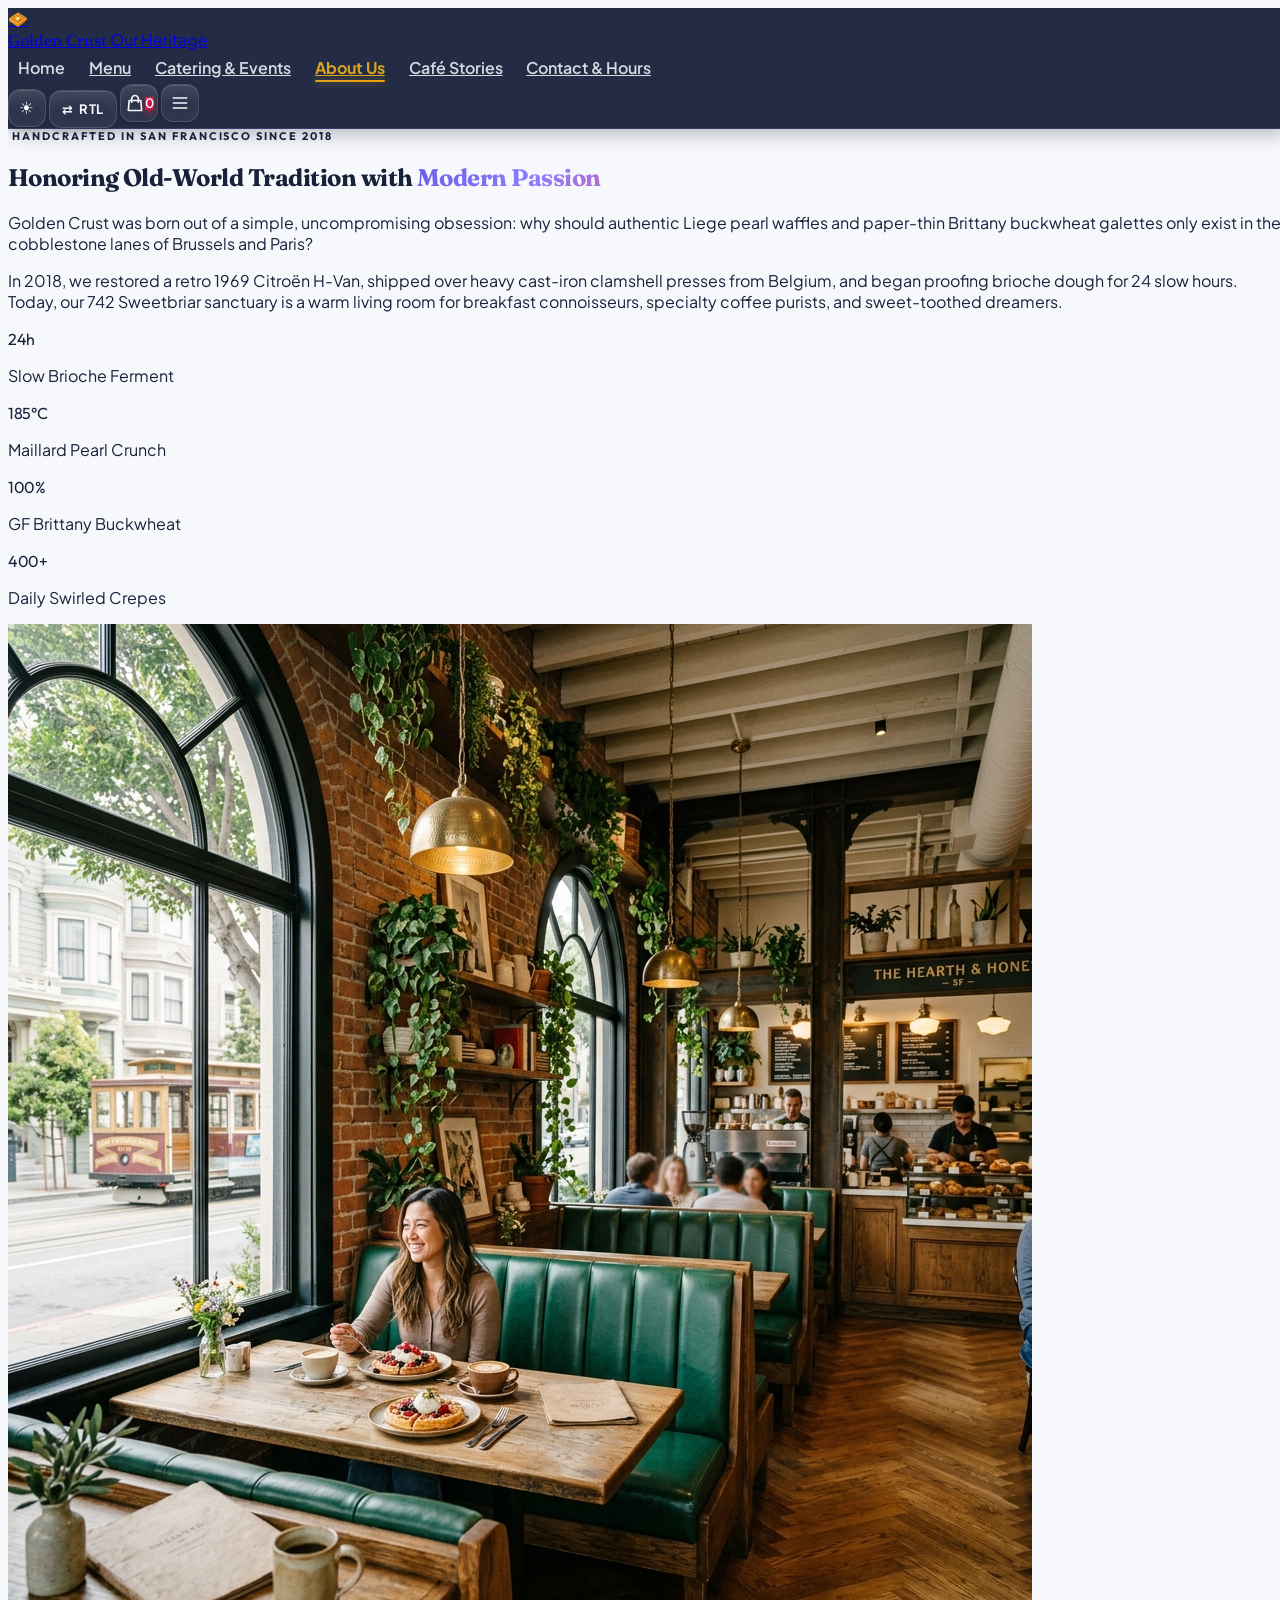
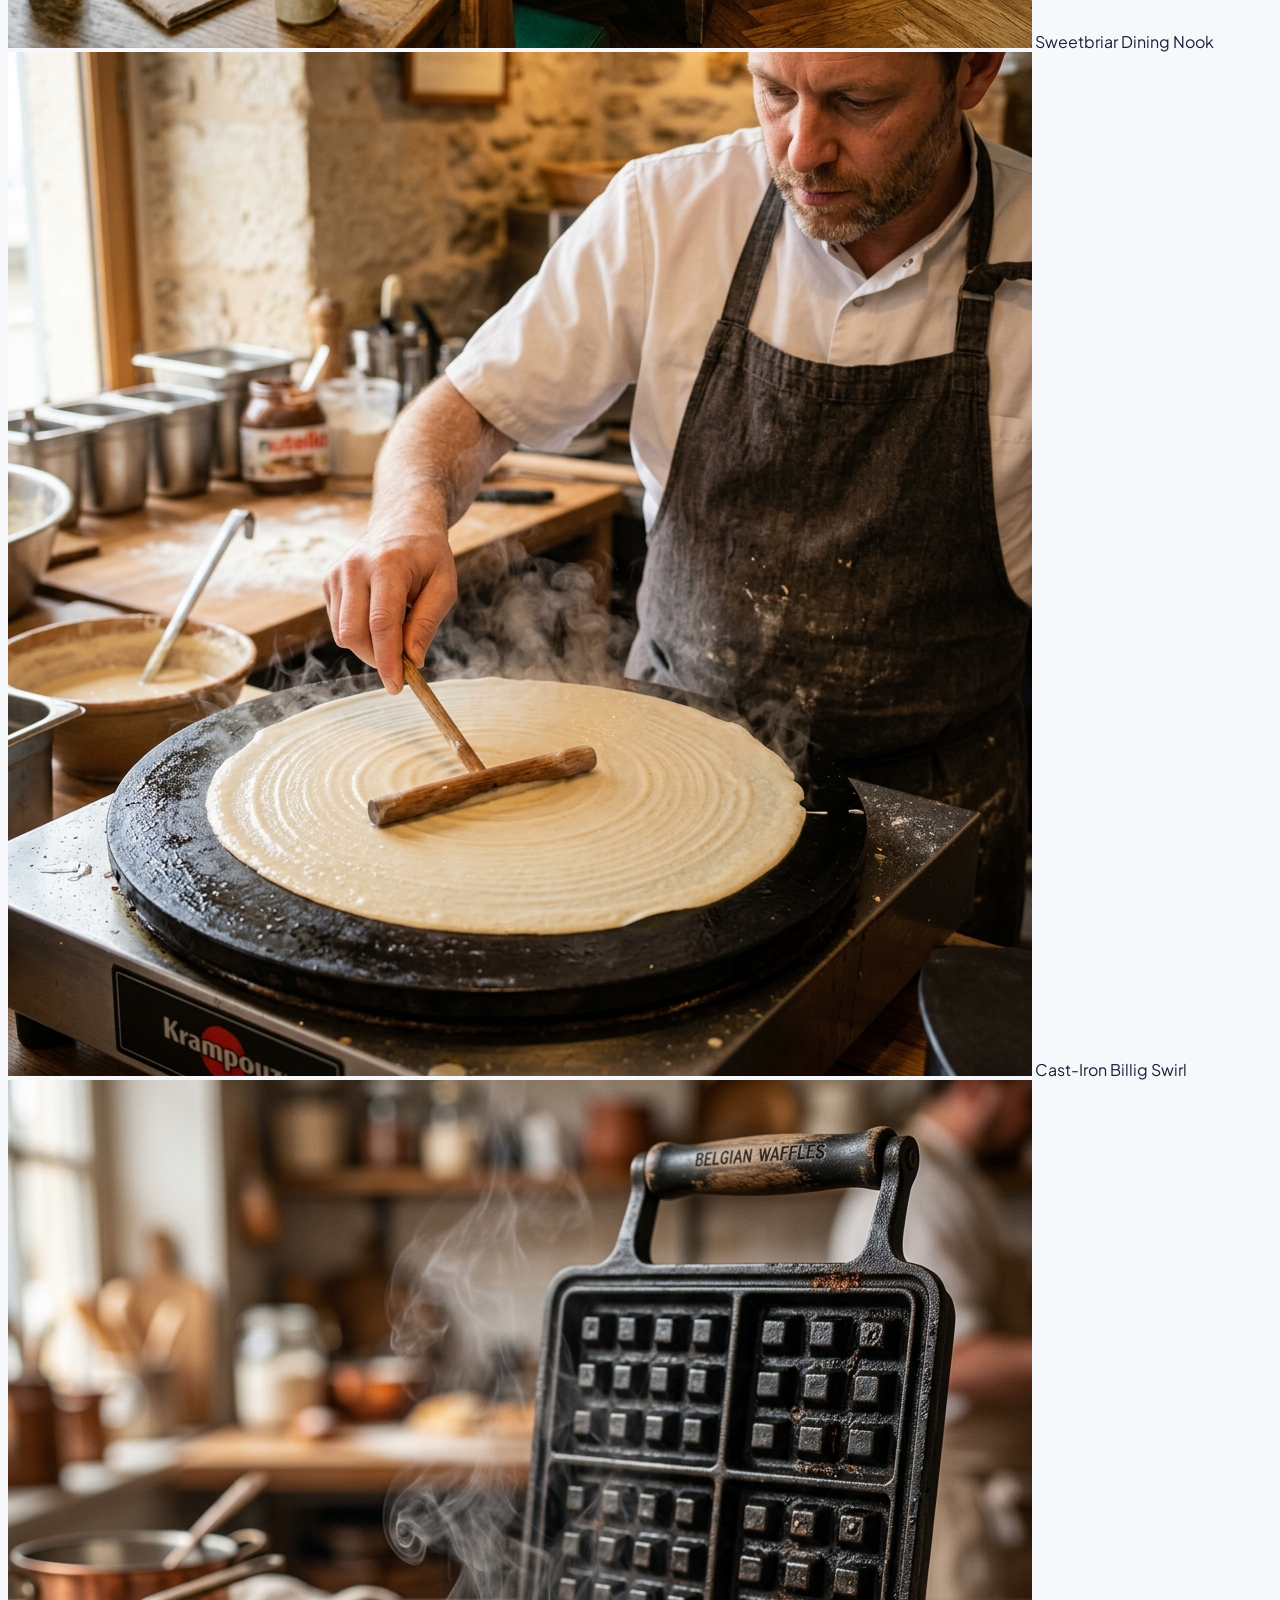
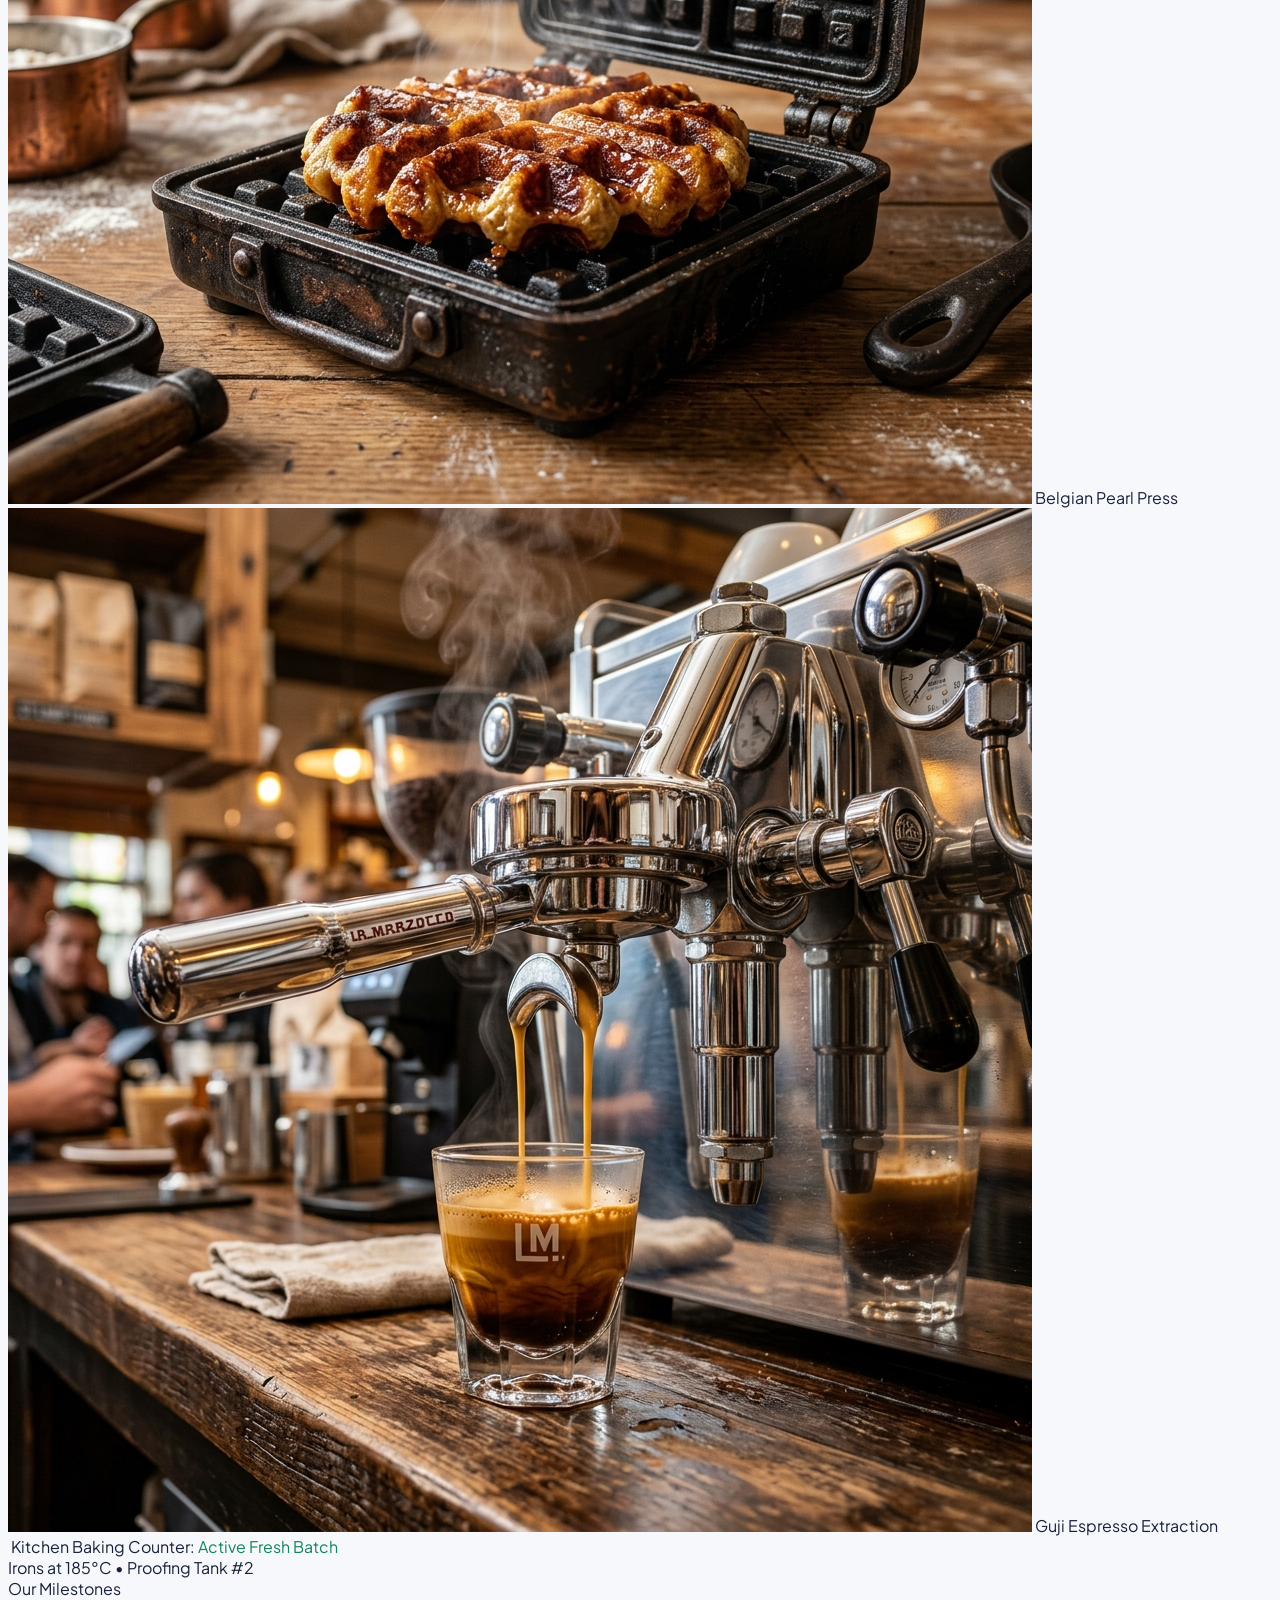
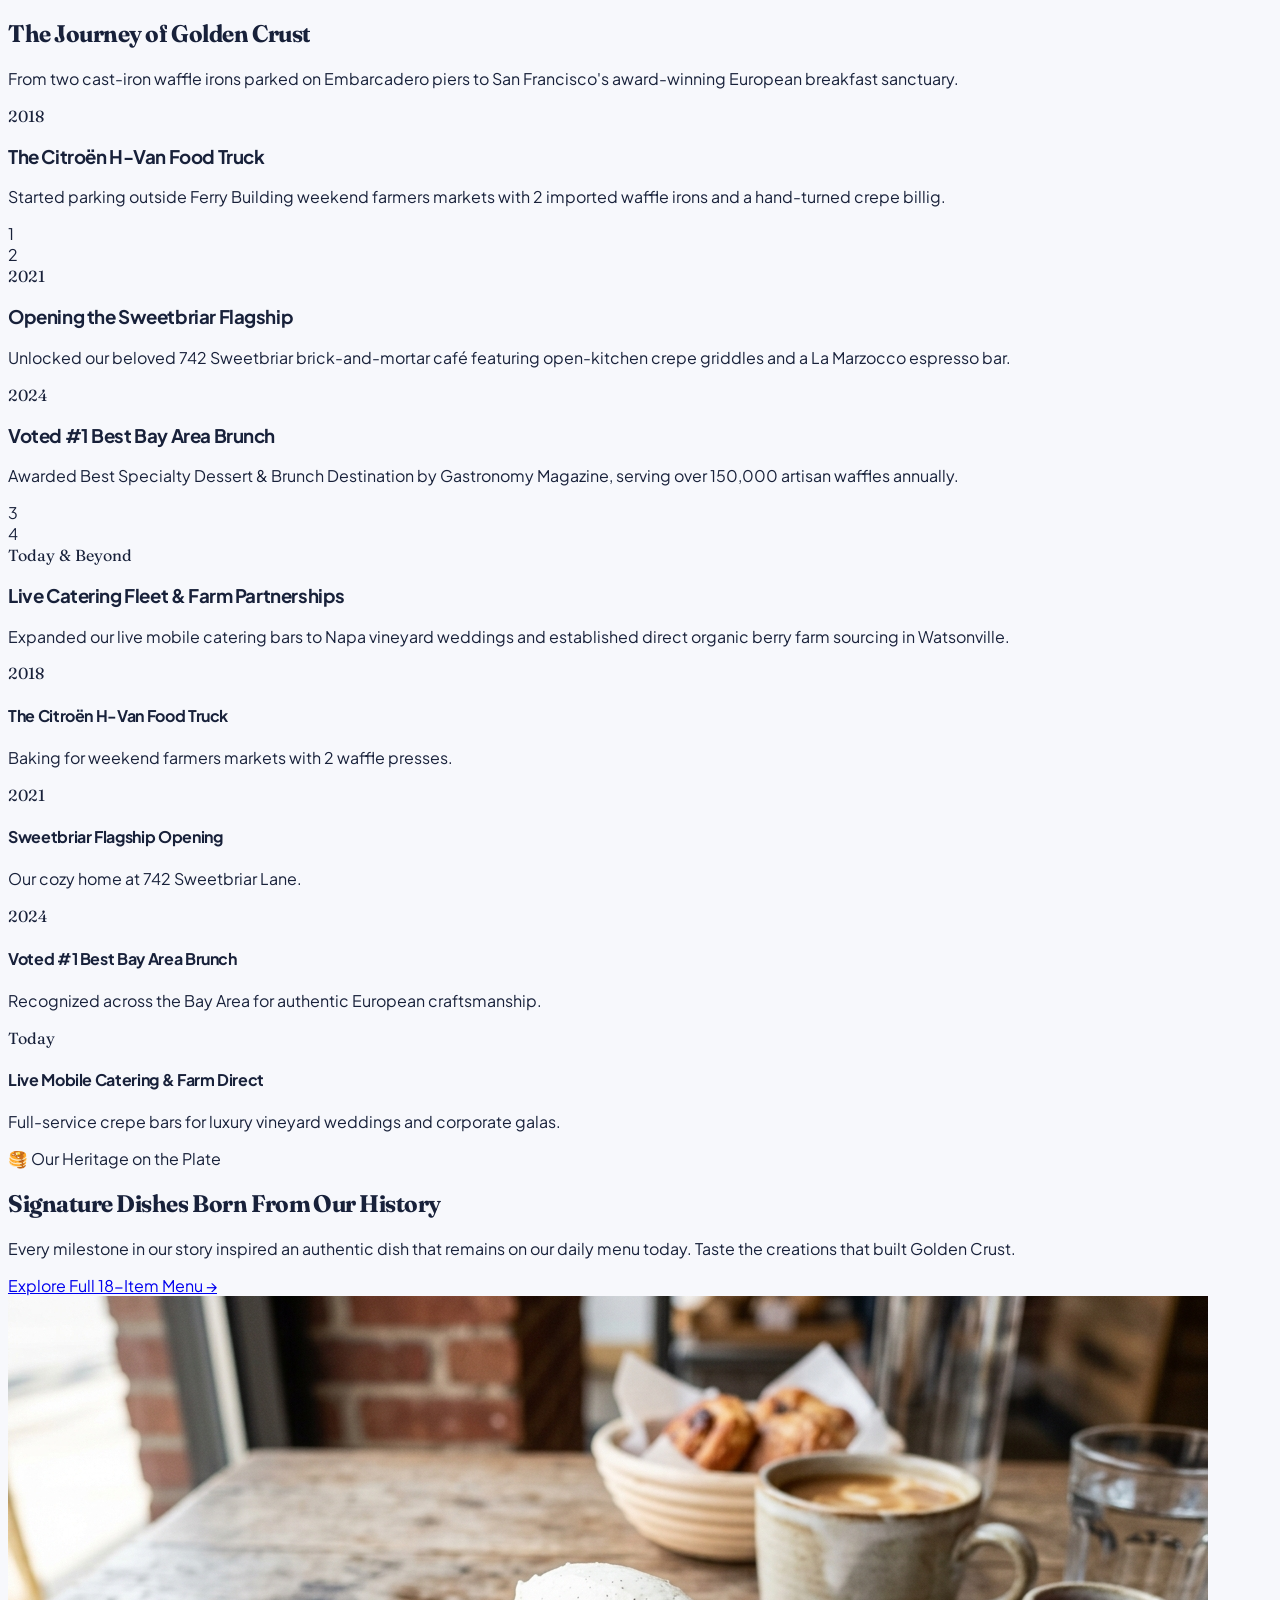
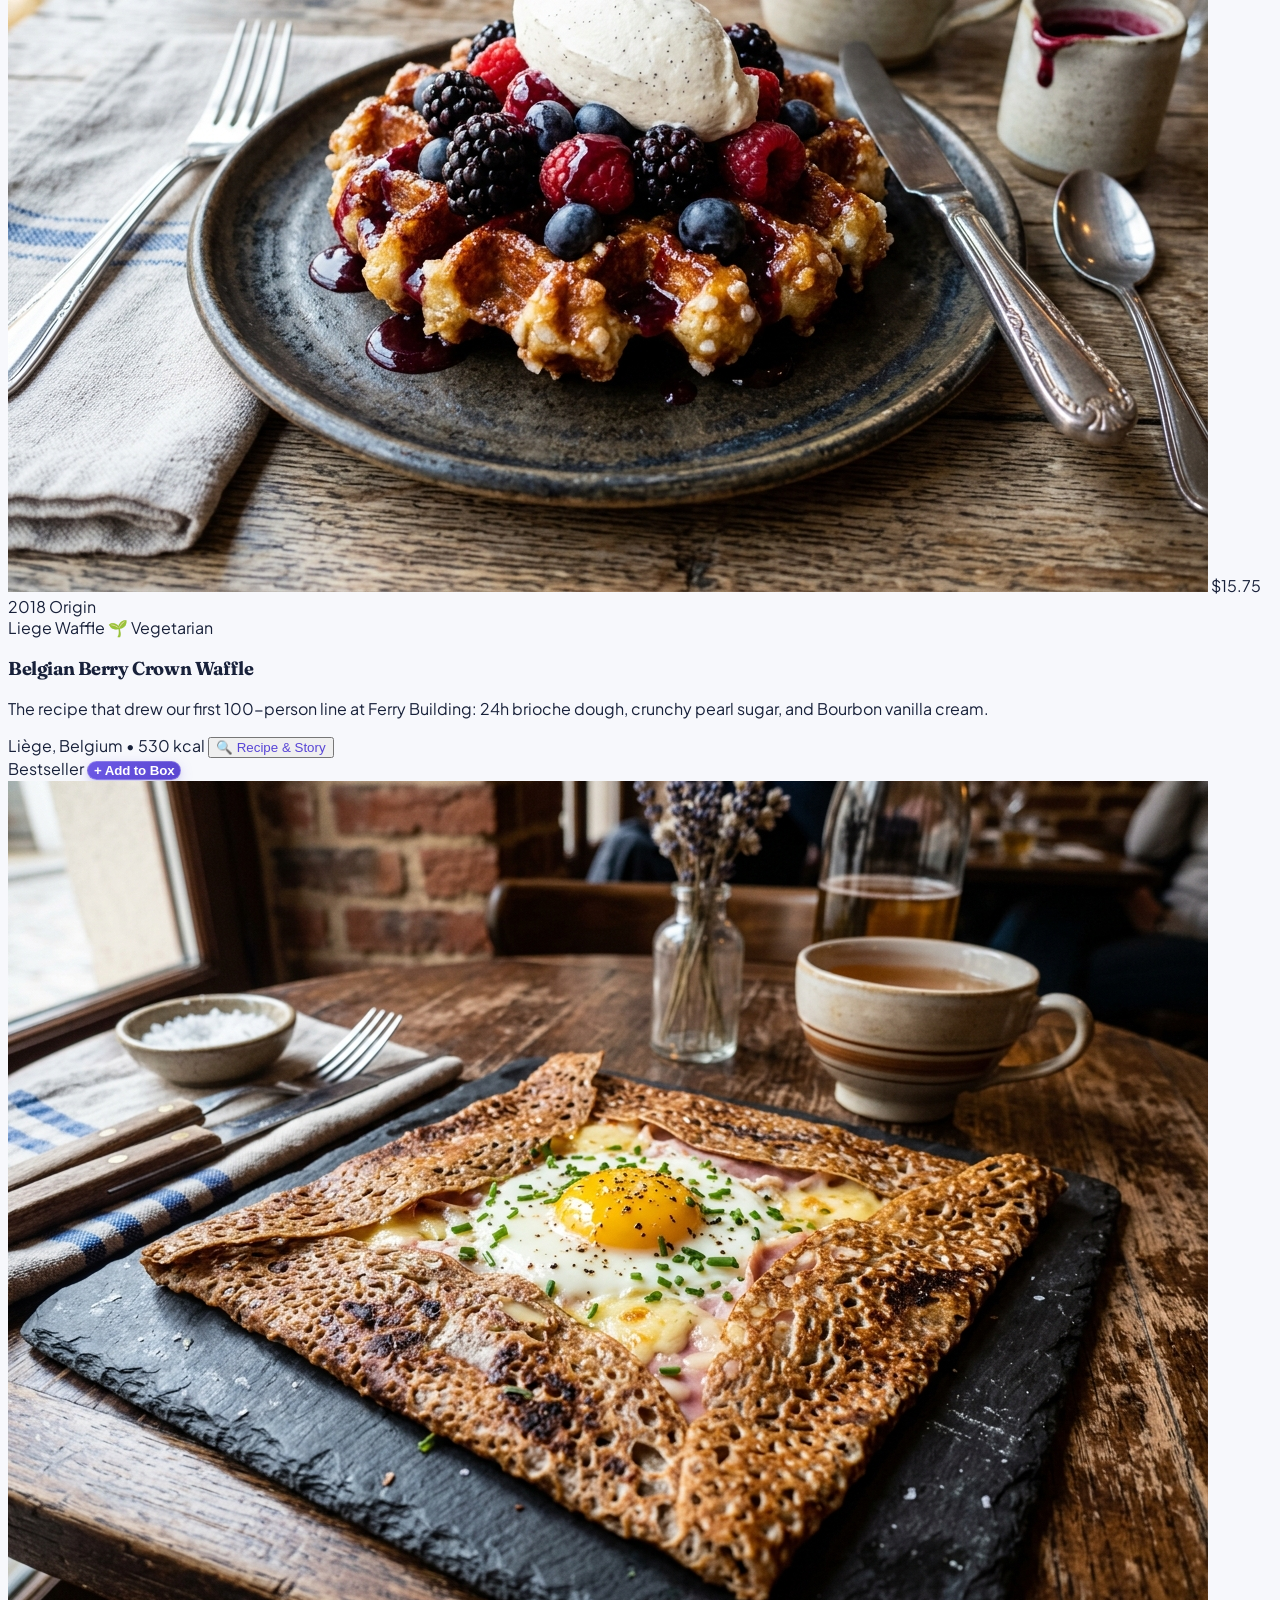
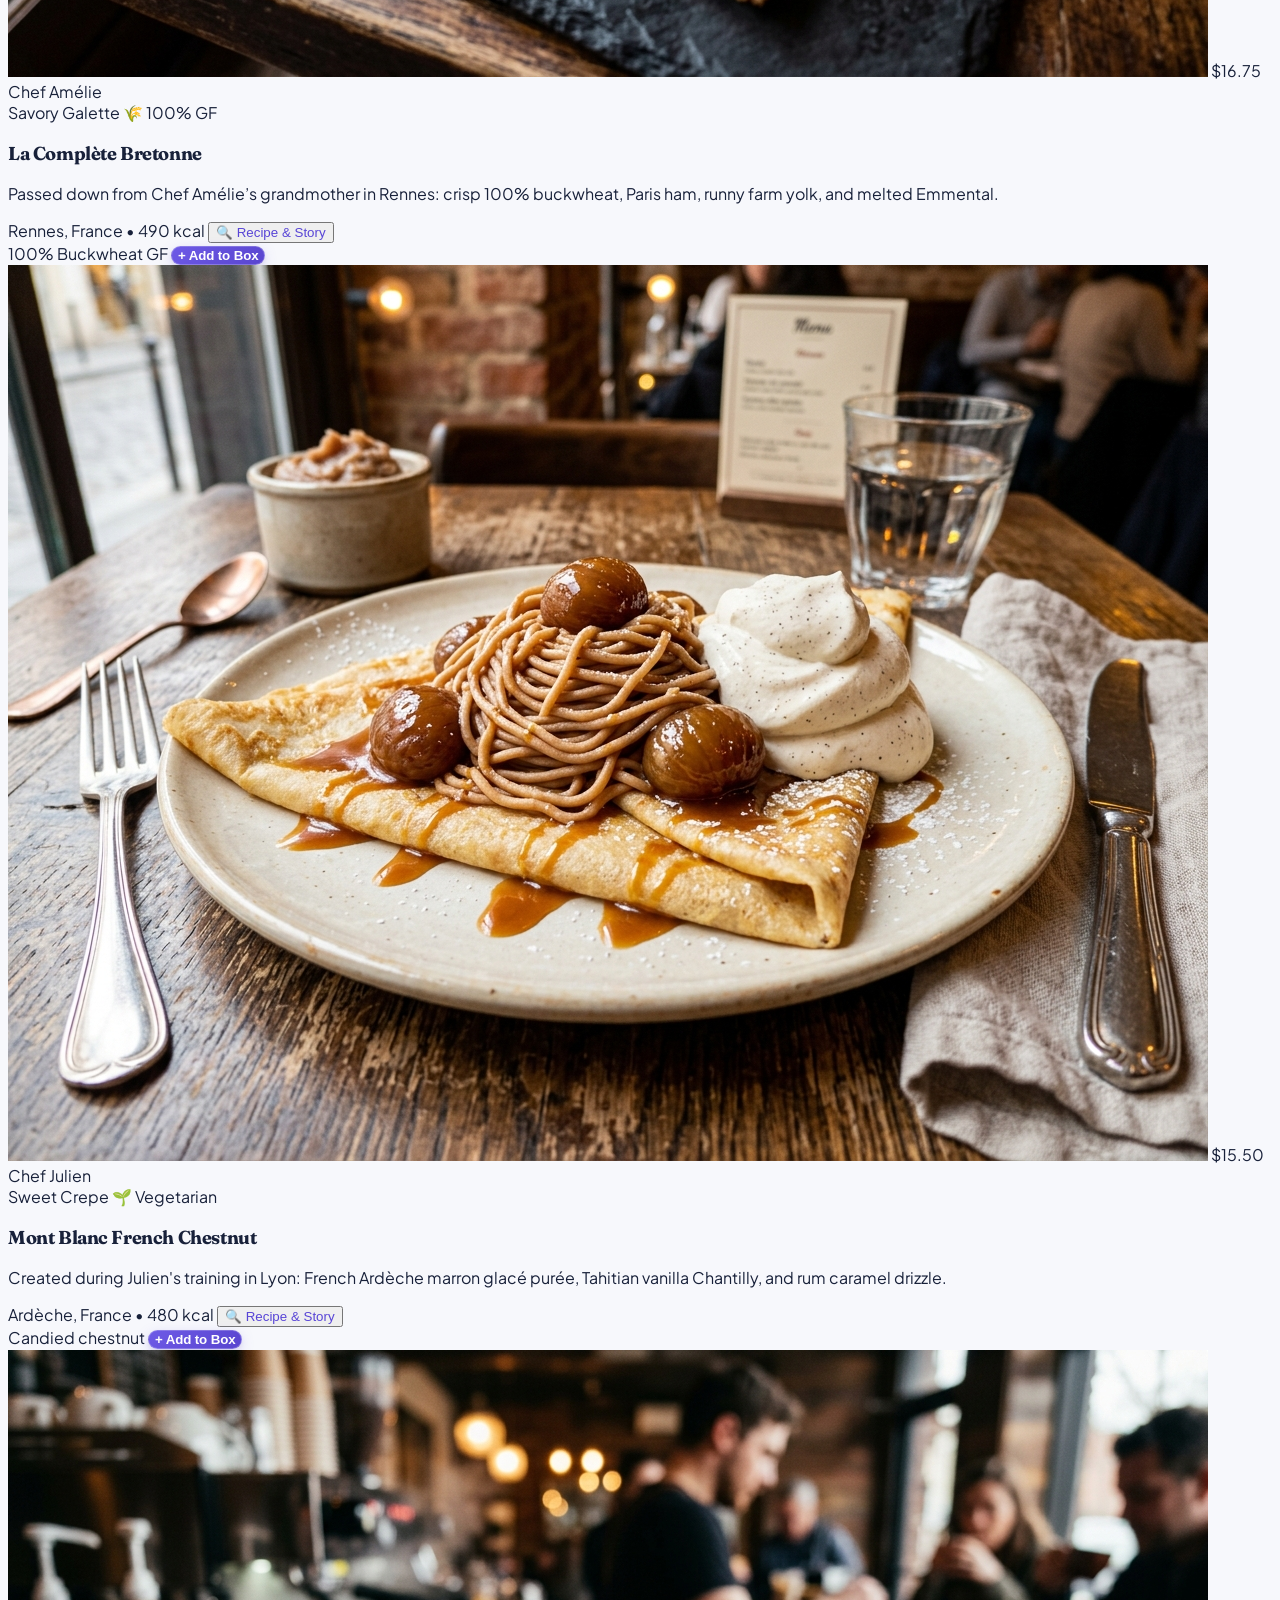
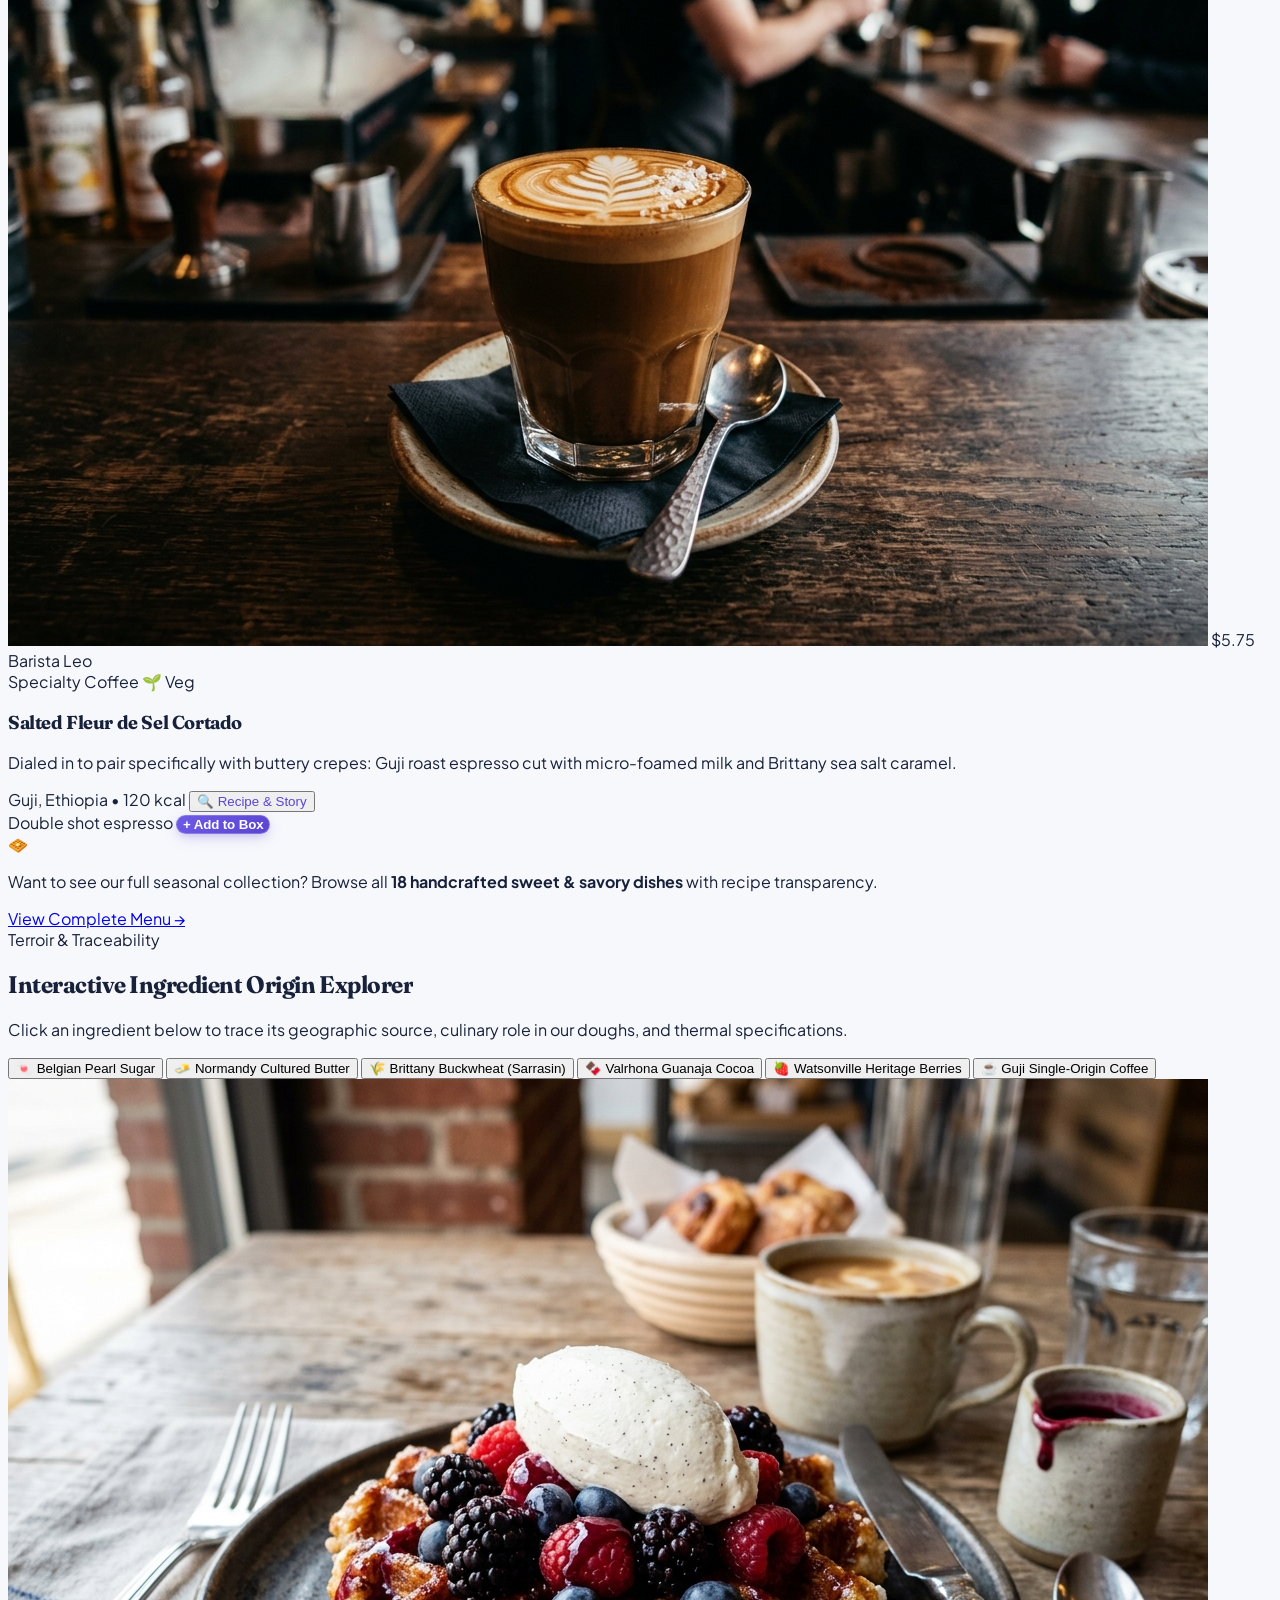
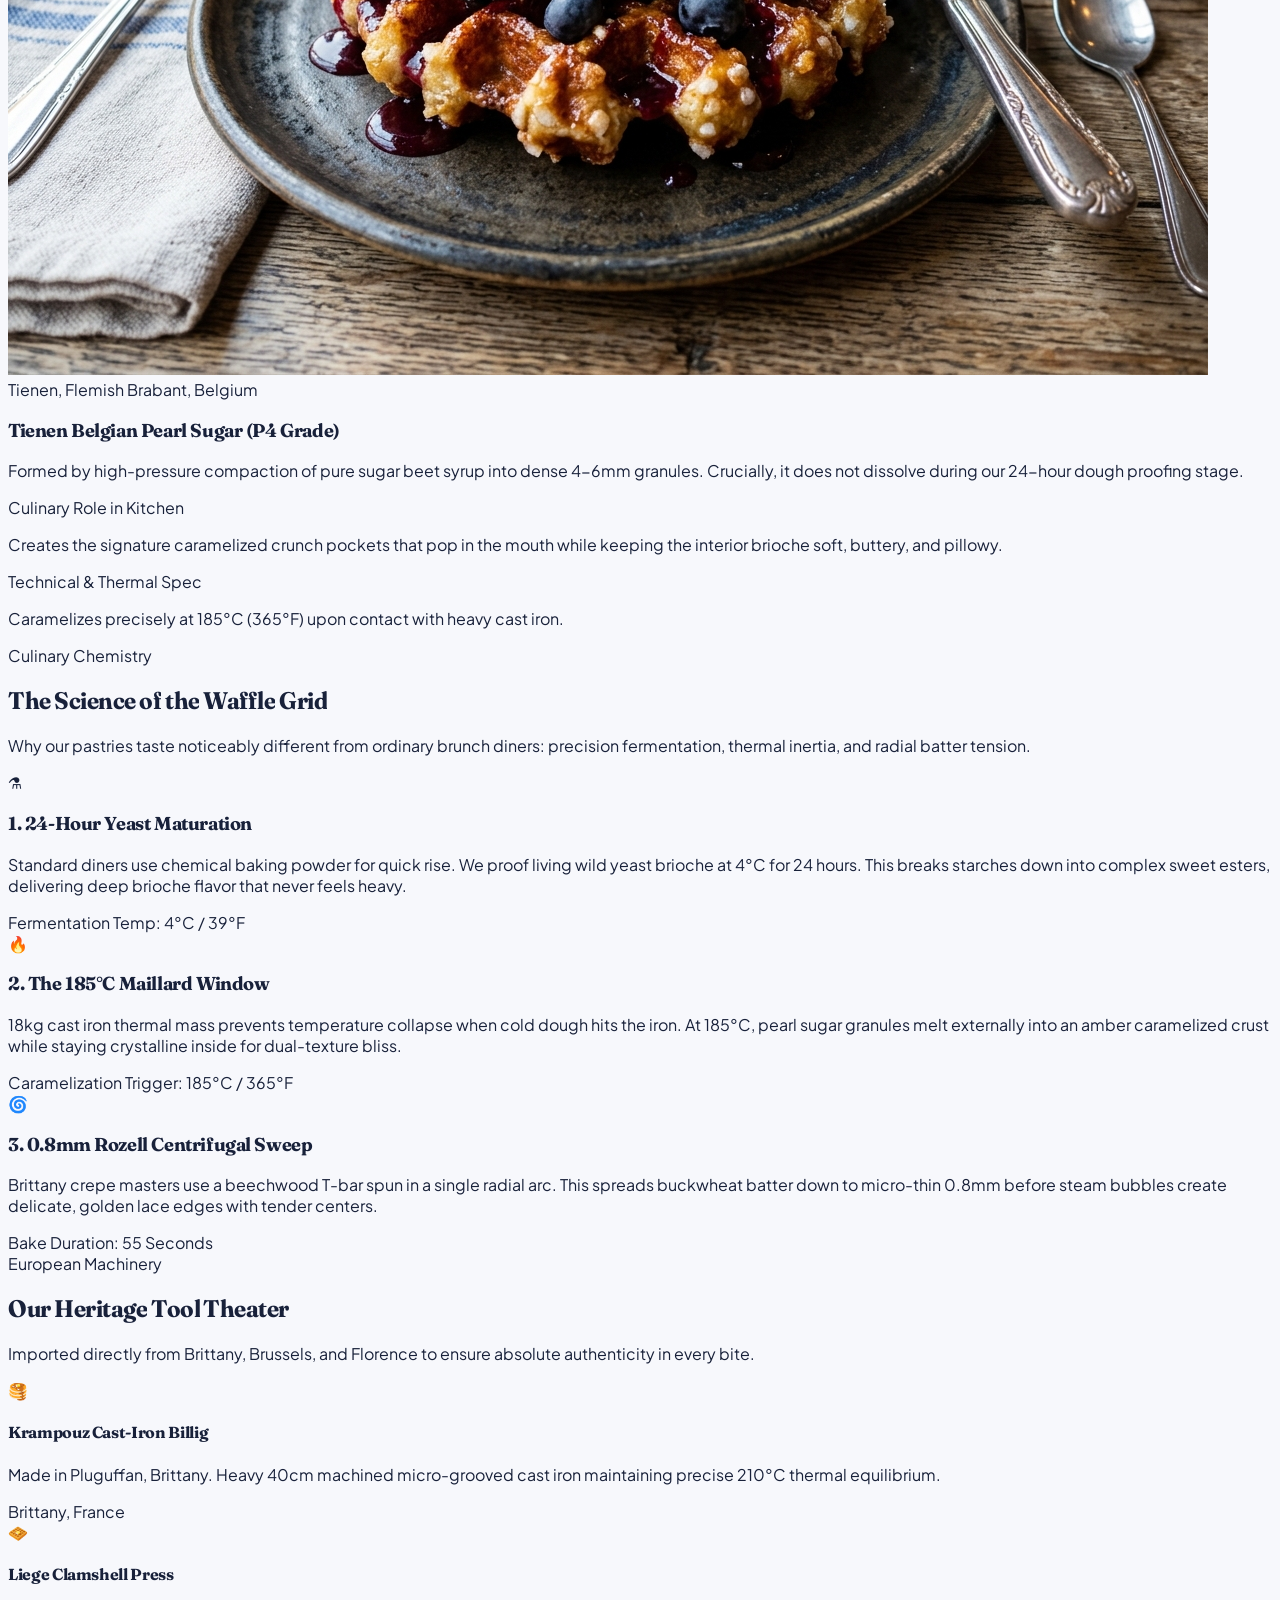
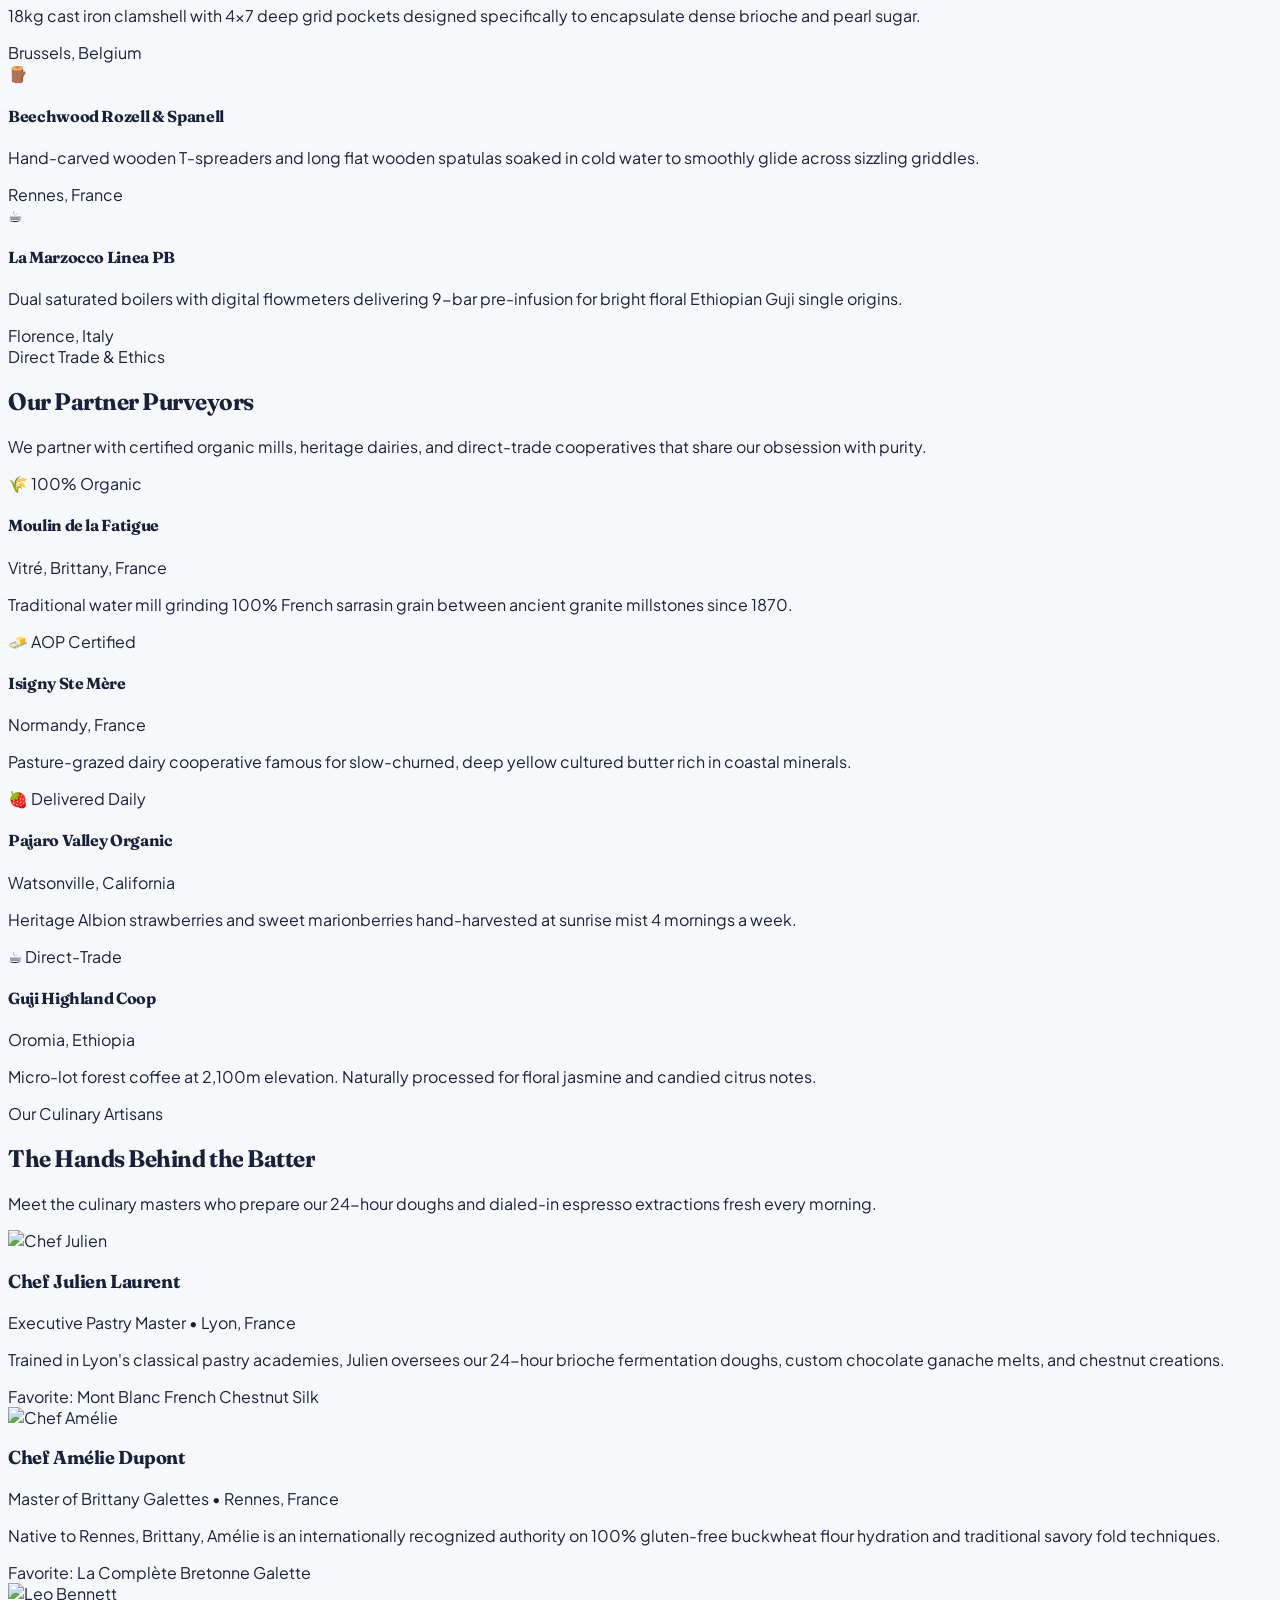
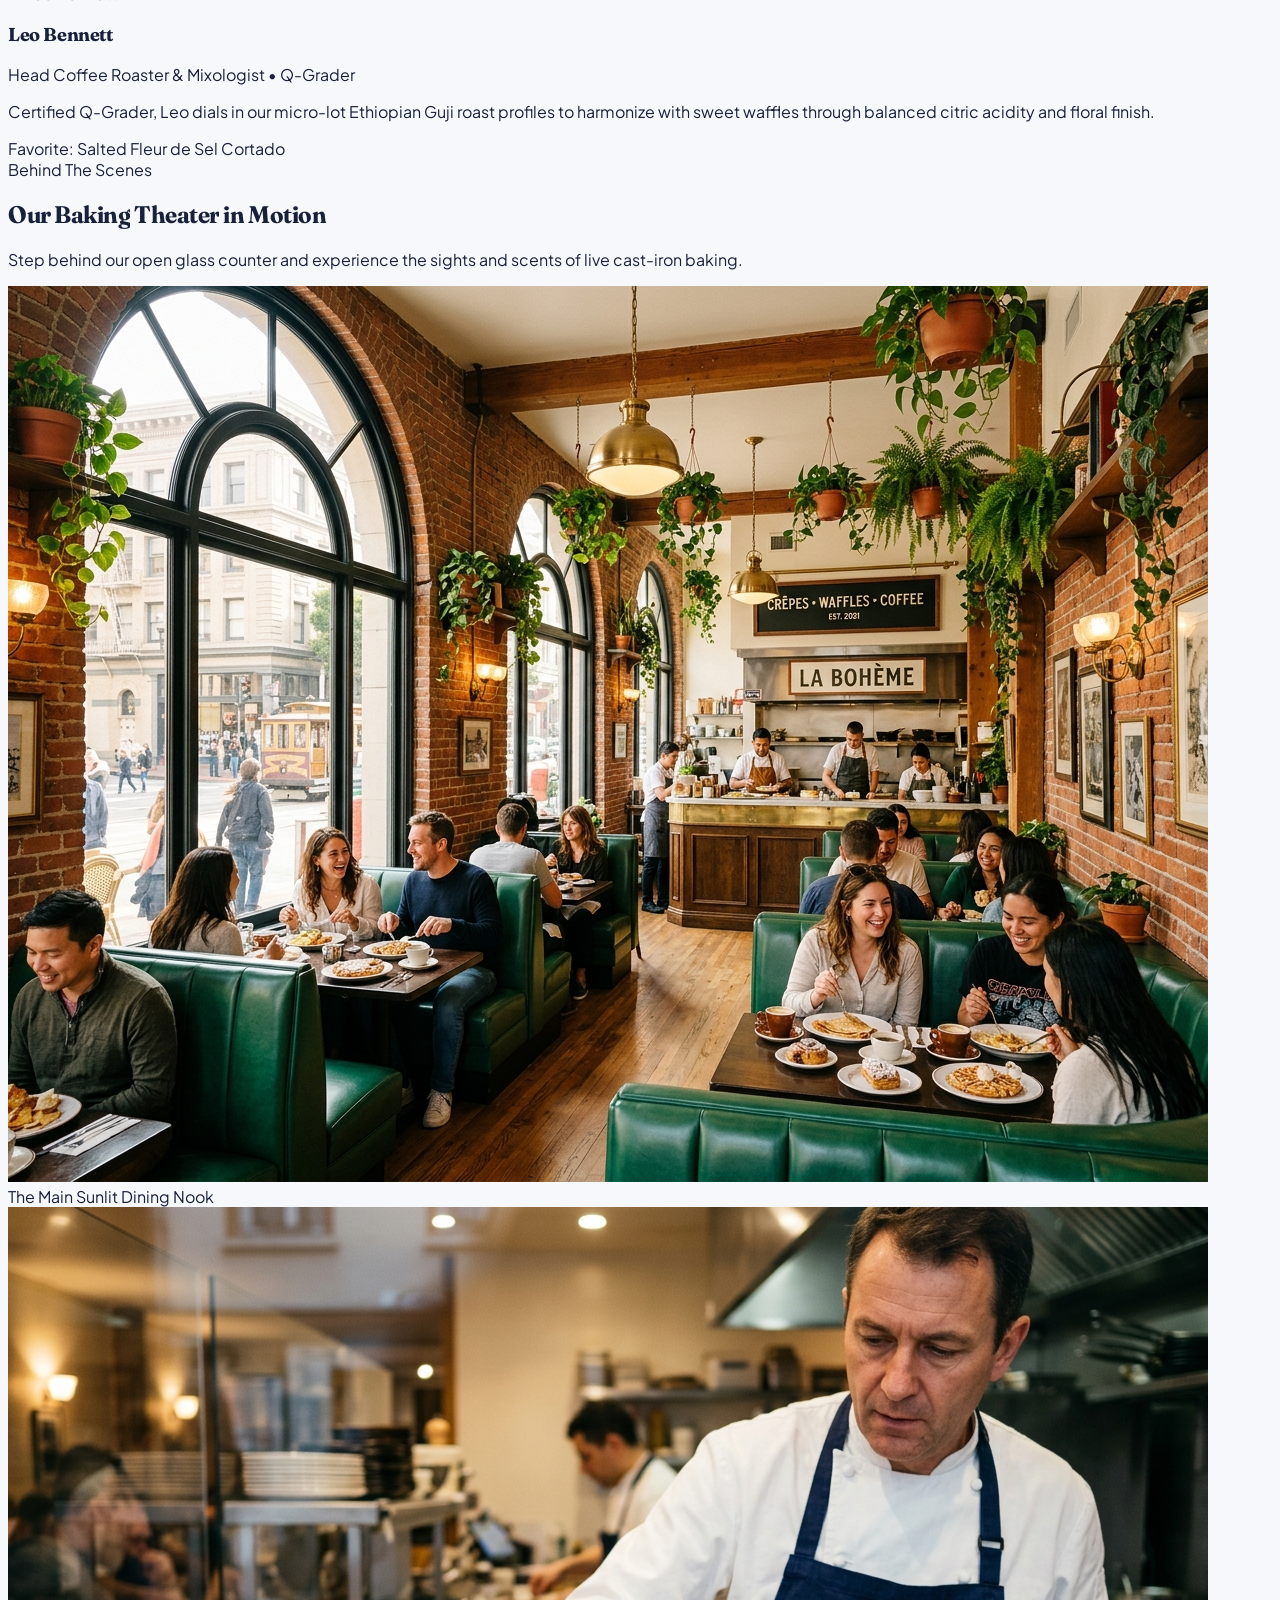
==== commit a1454b17: "Apply all alignment, CTA button centering, and card layout fixes across the website" ====
--- a/about.html
+++ b/about.html
@@ -818,50 +818,50 @@
           </p>
         </div>
 
-        <div class="grid grid-cols-1 md:grid-cols-3 gap-8">
+        <div class="grid grid-cols-1 md:grid-cols-3 gap-8 items-stretch">
           
           <!-- Chef 1 -->
-          <div class="bg-cream dark:bg-dark-card rounded-3xl overflow-hidden border border-amber/15 dark:border-dark-border p-6 text-center space-y-4 shadow-xs hover:shadow-lg transition">
-            <img src="https://images.unsplash.com/photo-1577219491135-ce391730fb2c?w=500&auto=format&fit=crop&q=80" alt="Chef Julien" class="w-32 h-32 rounded-full mx-auto object-cover border-4 border-honey/30 shadow-md">
+          <div class="flex flex-col justify-between h-full bg-cream dark:bg-dark-card rounded-3xl overflow-hidden border border-amber/15 dark:border-dark-border p-6 sm:p-7 text-center shadow-xs hover:shadow-lg transition">
             <div>
+              <img src="https://images.unsplash.com/photo-1577219491135-ce391730fb2c?w=500&auto=format&fit=crop&q=80" alt="Chef Julien" class="w-32 h-32 rounded-full mx-auto object-cover border-4 border-honey/30 shadow-md mb-4">
               <h3 class="font-serif text-xl font-bold text-espresso dark:text-dark-text">Chef Julien Laurent</h3>
-              <p class="text-xs font-bold text-amber mt-0.5">Executive Pastry Master • Lyon, France</p>
-              <p class="text-xs text-gray-600 dark:text-dark-muted mt-2 leading-relaxed">
-                Trained in Lyon's classical pastry academies. Julien oversees our 24-hour brioche fermentation doughs, custom chocolate ganache melts, and Mont Blanc chestnut creations.
+              <p class="text-xs font-bold text-amber dark:text-dark-gold mt-1">Executive Pastry Master • Lyon, France</p>
+              <p class="text-xs text-gray-600 dark:text-dark-muted mt-3 leading-relaxed min-h-[4.25rem]">
+                Trained in Lyon's classical pastry academies, Julien oversees our 24-hour brioche fermentation doughs, custom chocolate ganache melts, and chestnut creations.
               </p>
-              <div class="mt-4 pt-3 border-t border-amber/15 dark:border-dark-border text-[11px] text-gray-500 font-medium">
-                Favorite: <span class="text-amber font-bold">Mont Blanc French Chestnut Silk</span>
-              </div>
+            </div>
+            <div class="mt-5 pt-3.5 border-t border-amber/15 dark:border-dark-border text-[11px] text-gray-500 dark:text-dark-muted font-medium">
+              Favorite: <span class="text-amber dark:text-dark-gold font-bold">Mont Blanc French Chestnut Silk</span>
             </div>
           </div>
 
           <!-- Chef 2 -->
-          <div class="bg-cream dark:bg-dark-card rounded-3xl overflow-hidden border border-amber/15 dark:border-dark-border p-6 text-center space-y-4 shadow-xs hover:shadow-lg transition">
-            <img src="https://images.unsplash.com/photo-1583394293214-28ded15ee548?w=500&auto=format&fit=crop&q=80" alt="Chef Amélie" class="w-32 h-32 rounded-full mx-auto object-cover border-4 border-honey/30 shadow-md">
+          <div class="flex flex-col justify-between h-full bg-cream dark:bg-dark-card rounded-3xl overflow-hidden border border-amber/15 dark:border-dark-border p-6 sm:p-7 text-center shadow-xs hover:shadow-lg transition">
             <div>
+              <img src="https://images.unsplash.com/photo-1583394293214-28ded15ee548?w=500&auto=format&fit=crop&q=80" alt="Chef Amélie" class="w-32 h-32 rounded-full mx-auto object-cover border-4 border-honey/30 shadow-md mb-4">
               <h3 class="font-serif text-xl font-bold text-espresso dark:text-dark-text">Chef Amélie Dupont</h3>
-              <p class="text-xs font-bold text-amber mt-0.5">Master of Brittany Galettes • Rennes, France</p>
-              <p class="text-xs text-gray-600 dark:text-dark-muted mt-2 leading-relaxed">
-                Native to Rennes, Brittany. Amélie is an internationally recognized authority on 100% gluten-free buckwheat flour hydration and traditional savory fold techniques.
+              <p class="text-xs font-bold text-amber dark:text-dark-gold mt-1">Master of Brittany Galettes • Rennes, France</p>
+              <p class="text-xs text-gray-600 dark:text-dark-muted mt-3 leading-relaxed min-h-[4.25rem]">
+                Native to Rennes, Brittany, Amélie is an internationally recognized authority on 100% gluten-free buckwheat flour hydration and traditional savory fold techniques.
               </p>
-              <div class="mt-4 pt-3 border-t border-amber/15 dark:border-dark-border text-[11px] text-gray-500 font-medium">
-                Favorite: <span class="text-amber font-bold">La Complète Bretonne Galette</span>
-              </div>
+            </div>
+            <div class="mt-5 pt-3.5 border-t border-amber/15 dark:border-dark-border text-[11px] text-gray-500 dark:text-dark-muted font-medium">
+              Favorite: <span class="text-amber dark:text-dark-gold font-bold">La Complète Bretonne Galette</span>
             </div>
           </div>
 
           <!-- Barista 3 -->
-          <div class="bg-cream dark:bg-dark-card rounded-3xl overflow-hidden border border-amber/15 dark:border-dark-border p-6 text-center space-y-4 shadow-xs hover:shadow-lg transition">
-            <img src="https://images.unsplash.com/photo-1534528741775-53994a69daeb?w=500&auto=format&fit=crop&q=80" alt="Leo Bennett" class="w-32 h-32 rounded-full mx-auto object-cover border-4 border-honey/30 shadow-md">
+          <div class="flex flex-col justify-between h-full bg-cream dark:bg-dark-card rounded-3xl overflow-hidden border border-amber/15 dark:border-dark-border p-6 sm:p-7 text-center shadow-xs hover:shadow-lg transition">
             <div>
+              <img src="https://images.unsplash.com/photo-1534528741775-53994a69daeb?w=500&auto=format&fit=crop&q=80" alt="Leo Bennett" class="w-32 h-32 rounded-full mx-auto object-cover border-4 border-honey/30 shadow-md mb-4">
               <h3 class="font-serif text-xl font-bold text-espresso dark:text-dark-text">Leo Bennett</h3>
-              <p class="text-xs font-bold text-amber mt-0.5">Head Coffee Roaster & Mixologist • Q-Grader</p>
-              <p class="text-xs text-gray-600 dark:text-dark-muted mt-2 leading-relaxed">
-                Certified Q-Grader. Leo dials in our micro-lot Ethiopian Guji roast profiles to harmonize with sweet waffles through balanced citric acidity and floral finish.
+              <p class="text-xs font-bold text-amber dark:text-dark-gold mt-1">Head Coffee Roaster & Mixologist • Q-Grader</p>
+              <p class="text-xs text-gray-600 dark:text-dark-muted mt-3 leading-relaxed min-h-[4.25rem]">
+                Certified Q-Grader, Leo dials in our micro-lot Ethiopian Guji roast profiles to harmonize with sweet waffles through balanced citric acidity and floral finish.
               </p>
-              <div class="mt-4 pt-3 border-t border-amber/15 dark:border-dark-border text-[11px] text-gray-500 font-medium">
-                Favorite: <span class="text-amber font-bold">Salted Fleur de Sel Cortado</span>
-              </div>
+            </div>
+            <div class="mt-5 pt-3.5 border-t border-amber/15 dark:border-dark-border text-[11px] text-gray-500 dark:text-dark-muted font-medium">
+              Favorite: <span class="text-amber dark:text-dark-gold font-bold">Salted Fleur de Sel Cortado</span>
             </div>
           </div>
 
--- a/css/style.css
+++ b/css/style.css
@@ -826,6 +826,12 @@
 #cart-checkout-btn,
 #builder-add-btn,
 #customizer-mobile-add-btn {
+  display: inline-flex;
+  align-items: center;
+  justify-content: center;
+  text-align: center;
+  white-space: nowrap !important;
+  flex-shrink: 0;
   position: relative;
   overflow: hidden;
   background: linear-gradient(135deg, var(--color-primary-btn) 0%, var(--color-btn-hover) 100%) !important;
@@ -2595,6 +2601,9 @@
 /* 5. Magnetic CTA Hover & Liquid Fill Transitions */
 .btn-magnetic {
   display: inline-flex;
+  align-items: center;
+  justify-content: center;
+  text-align: center;
   position: relative;
   transition: transform 0.35s cubic-bezier(0.16, 1, 0.3, 1),
               box-shadow 0.35s cubic-bezier(0.16, 1, 0.3, 1);
